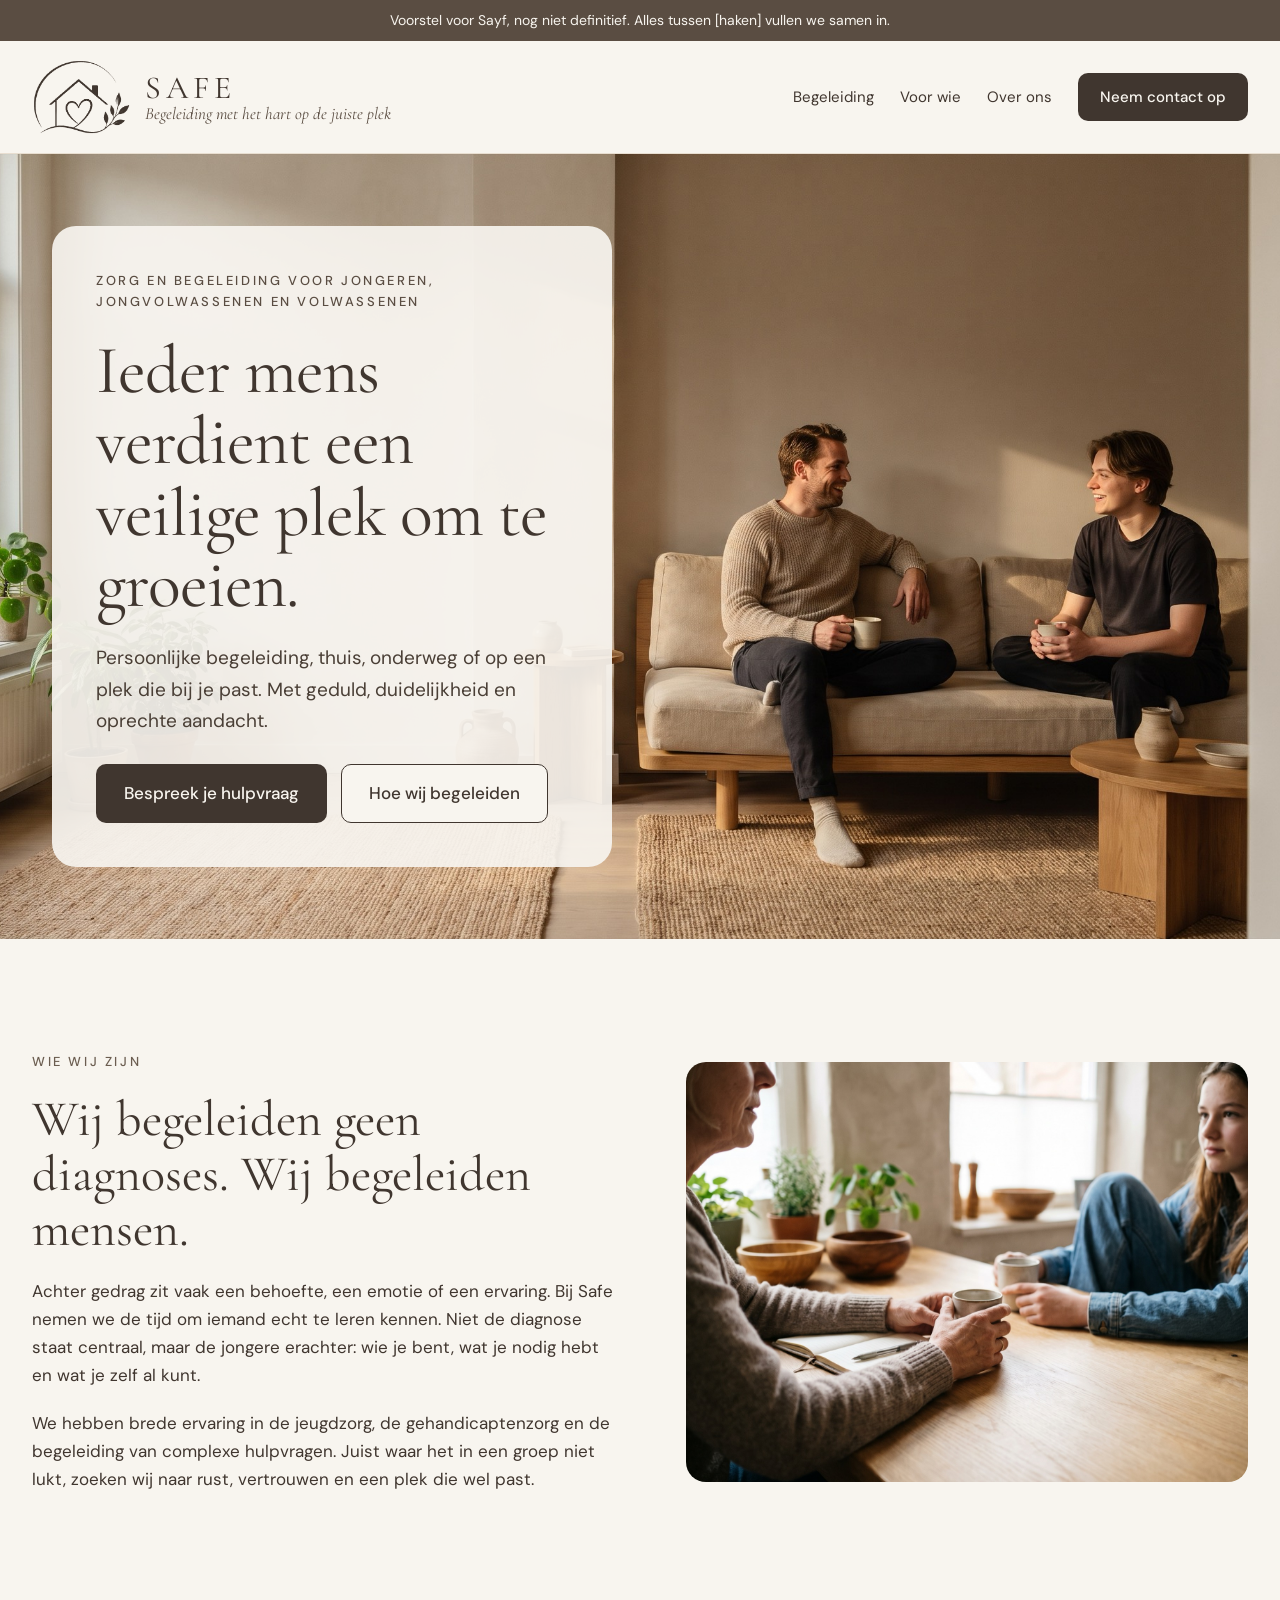
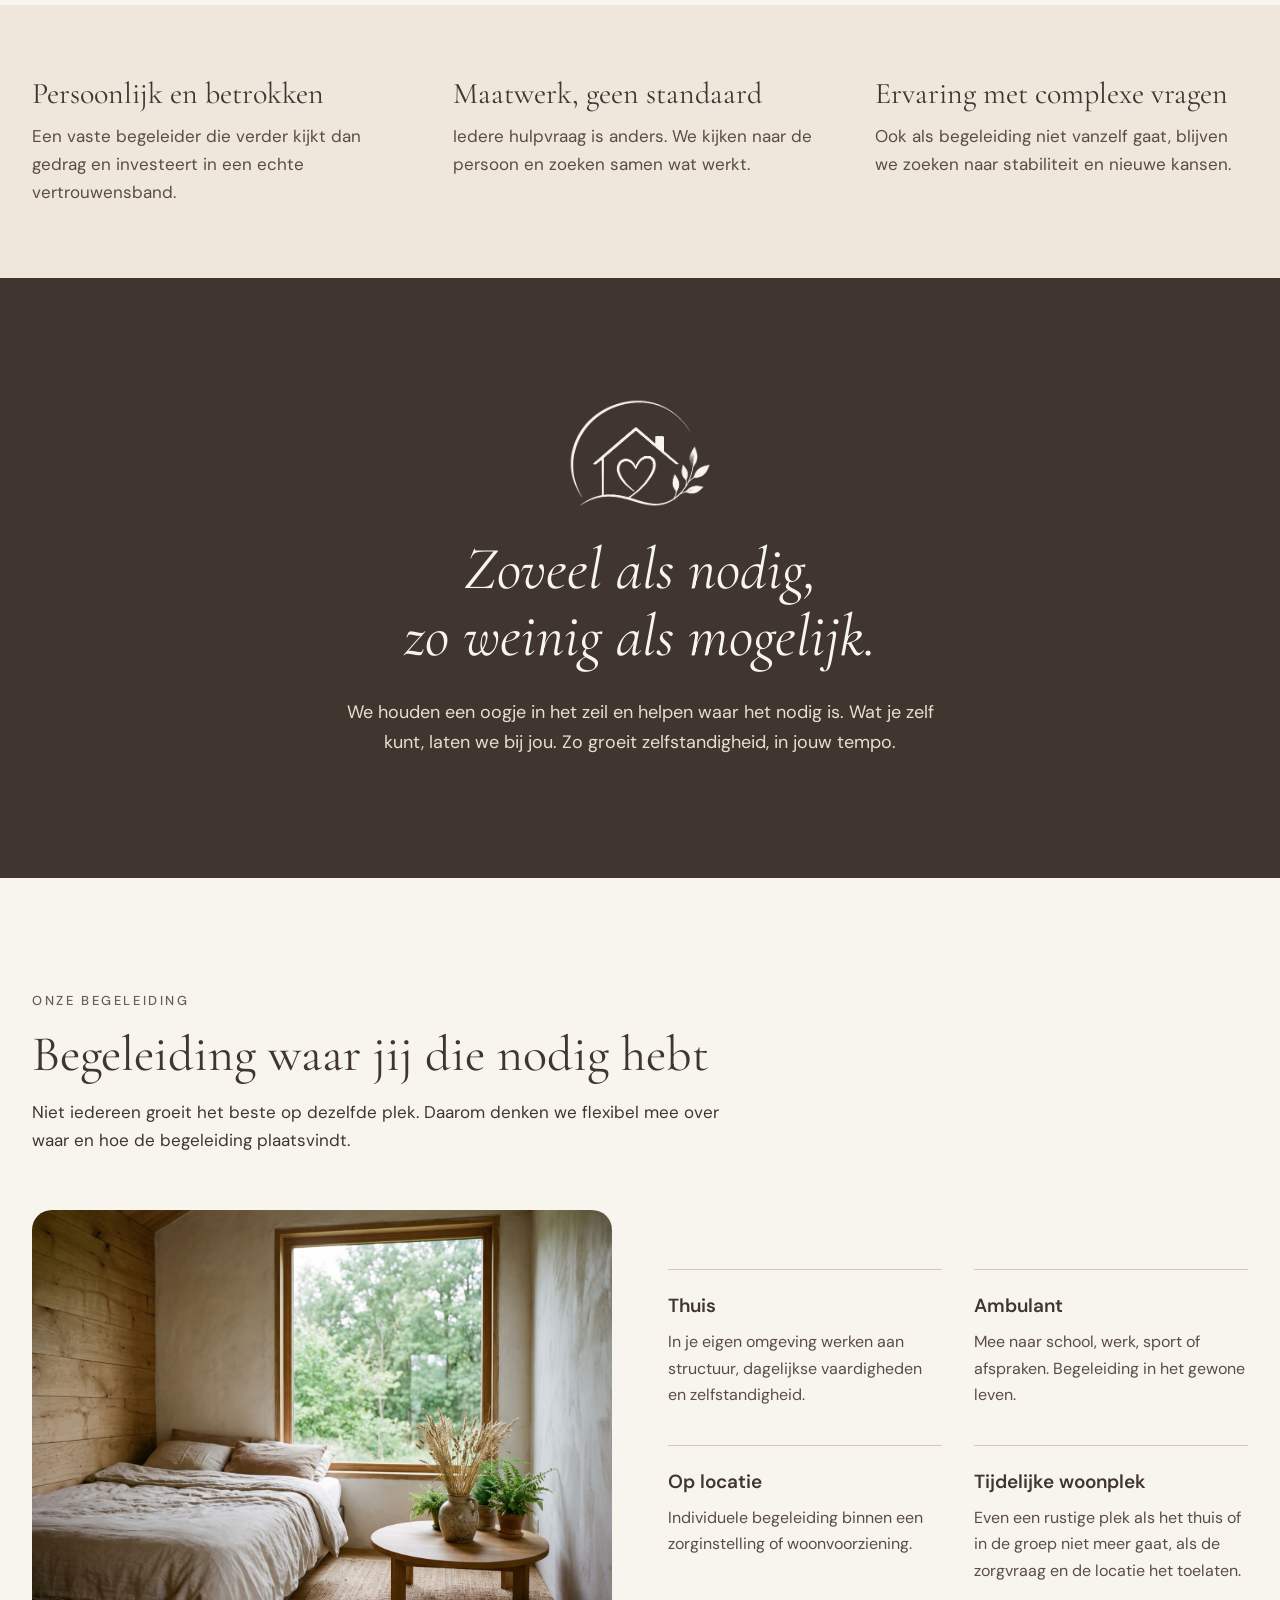
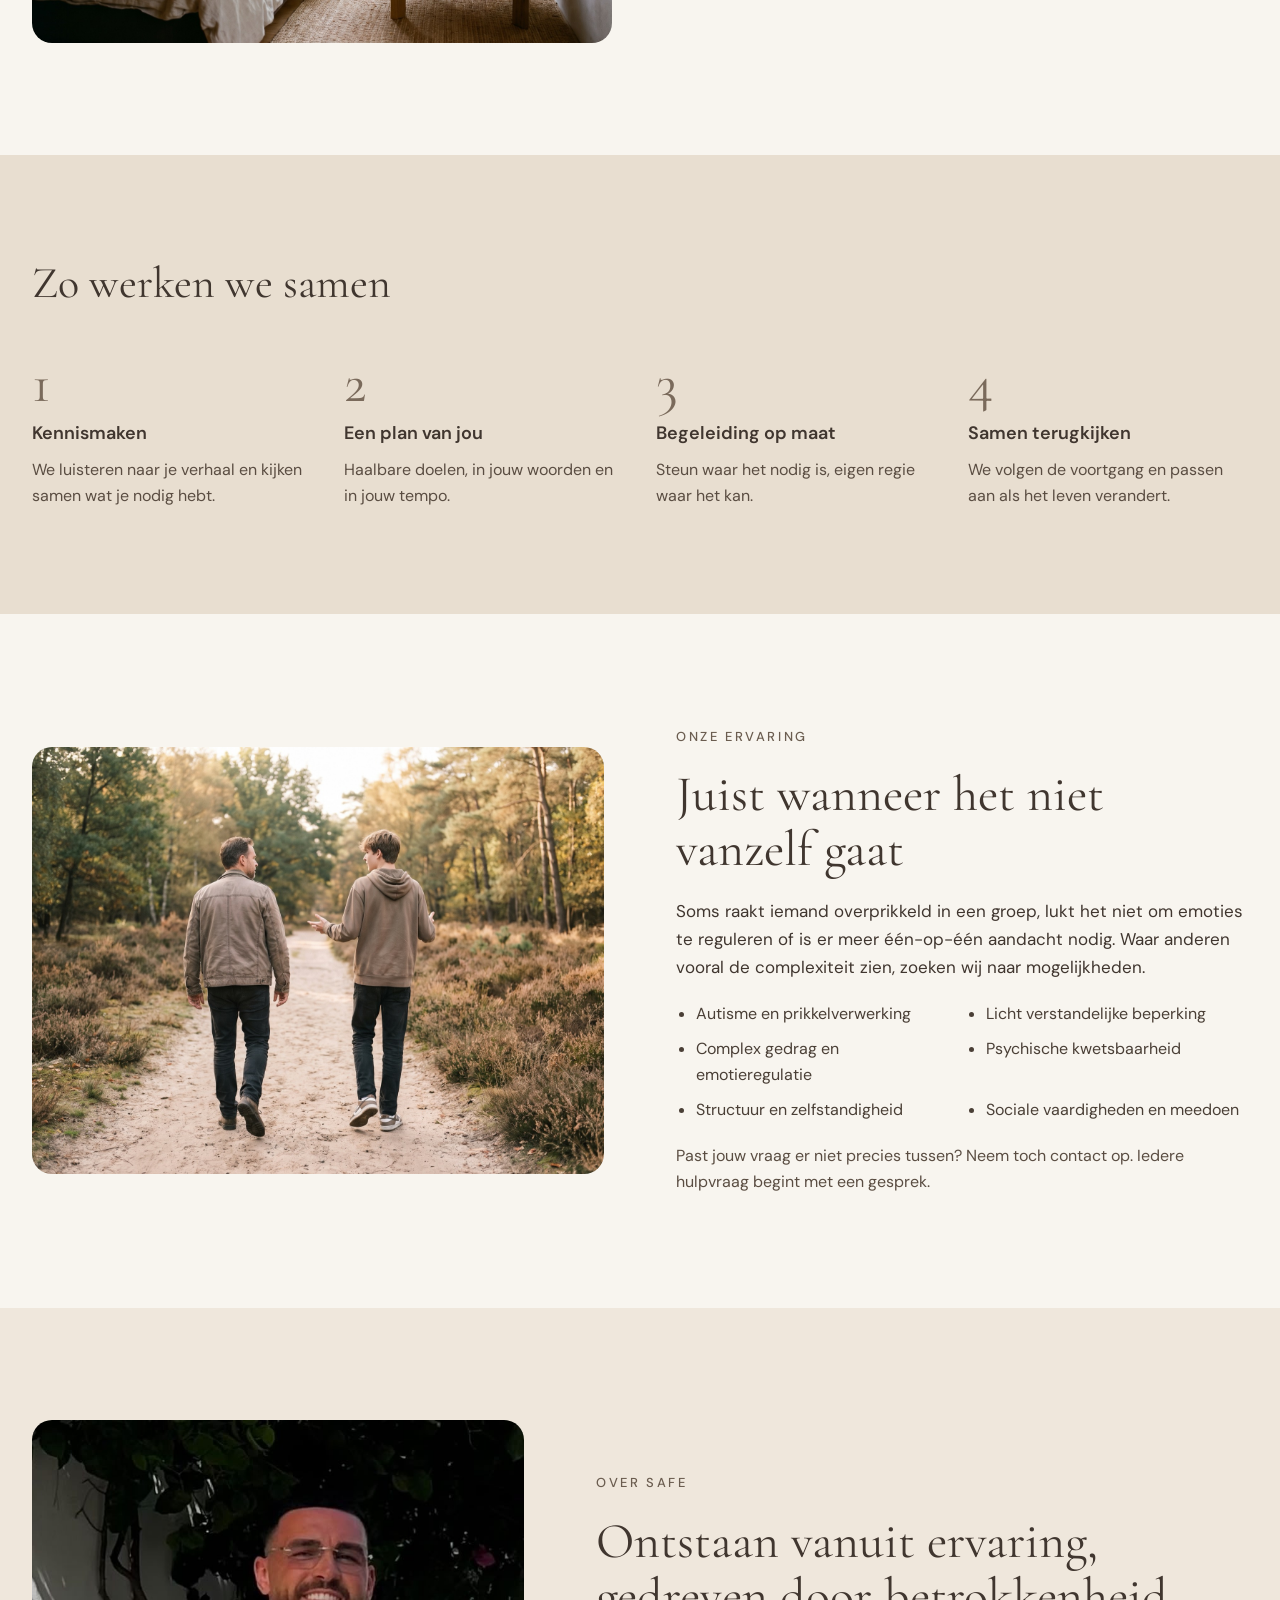
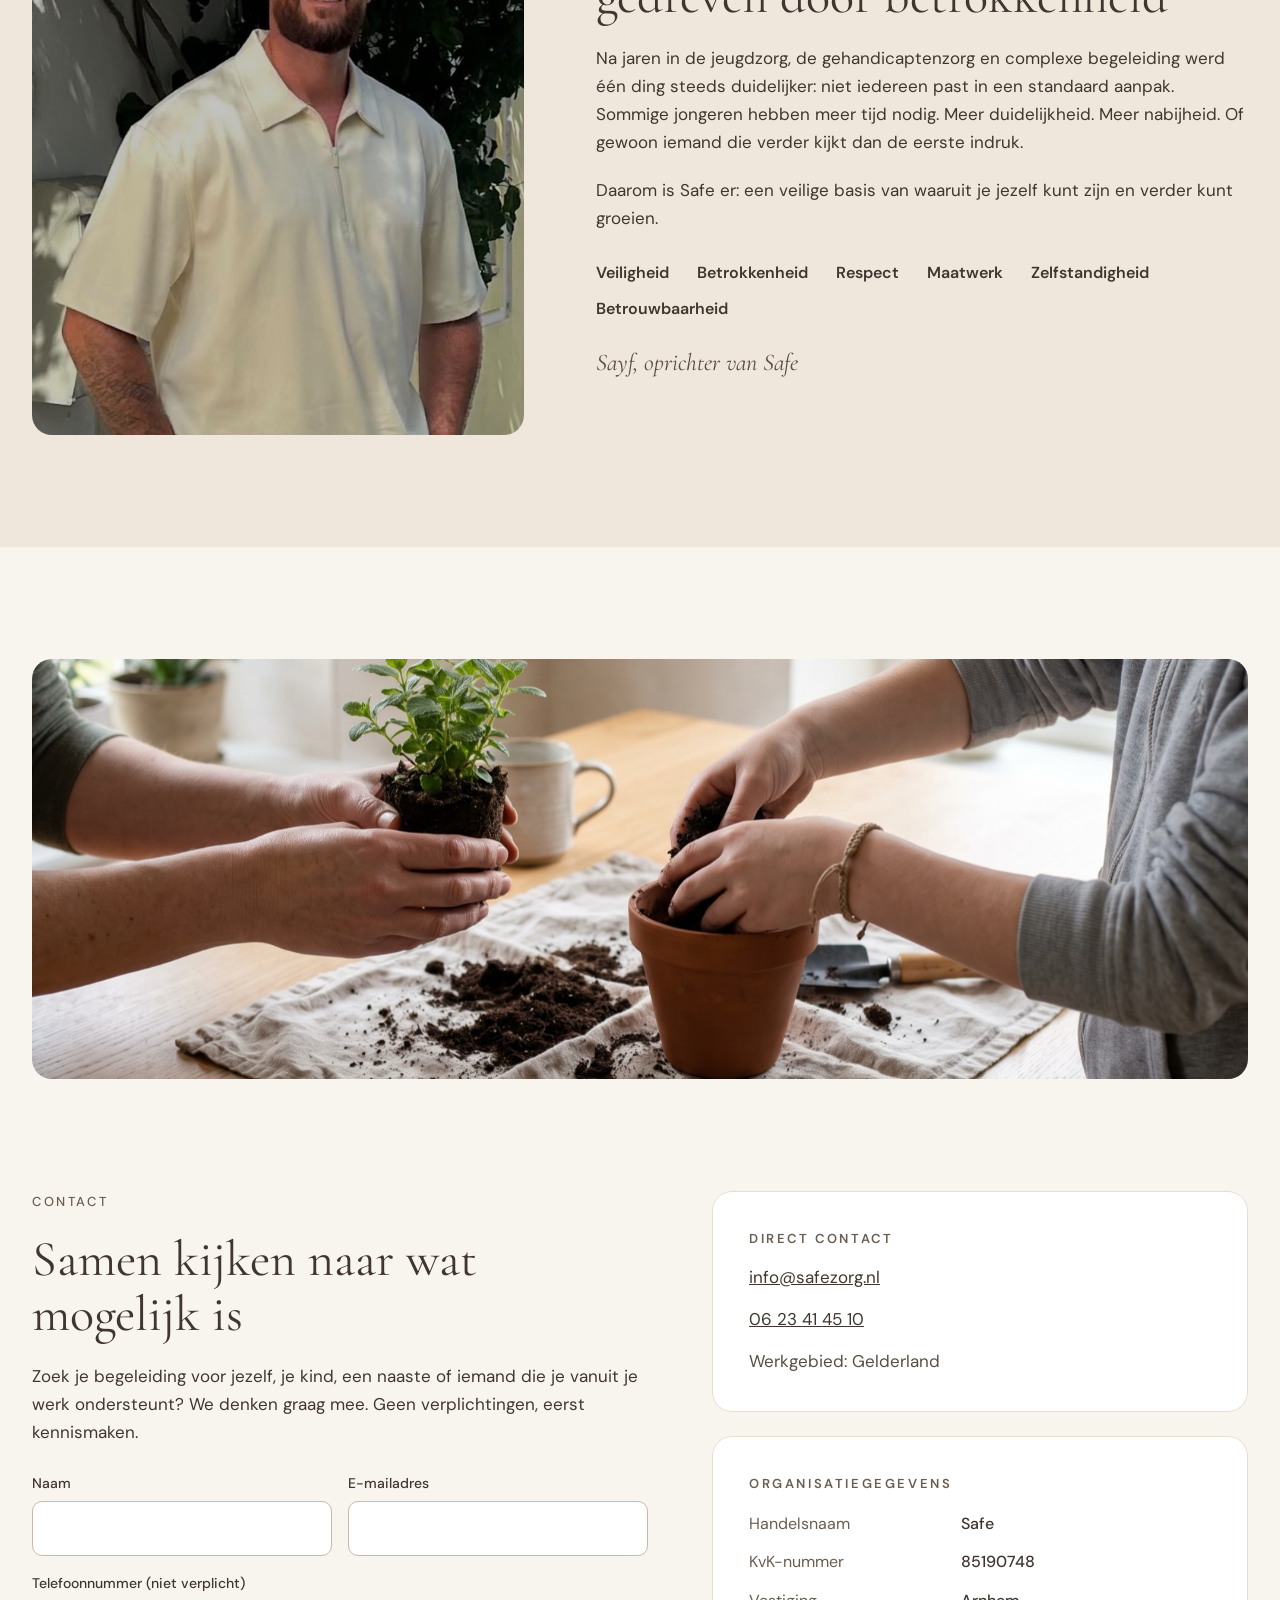
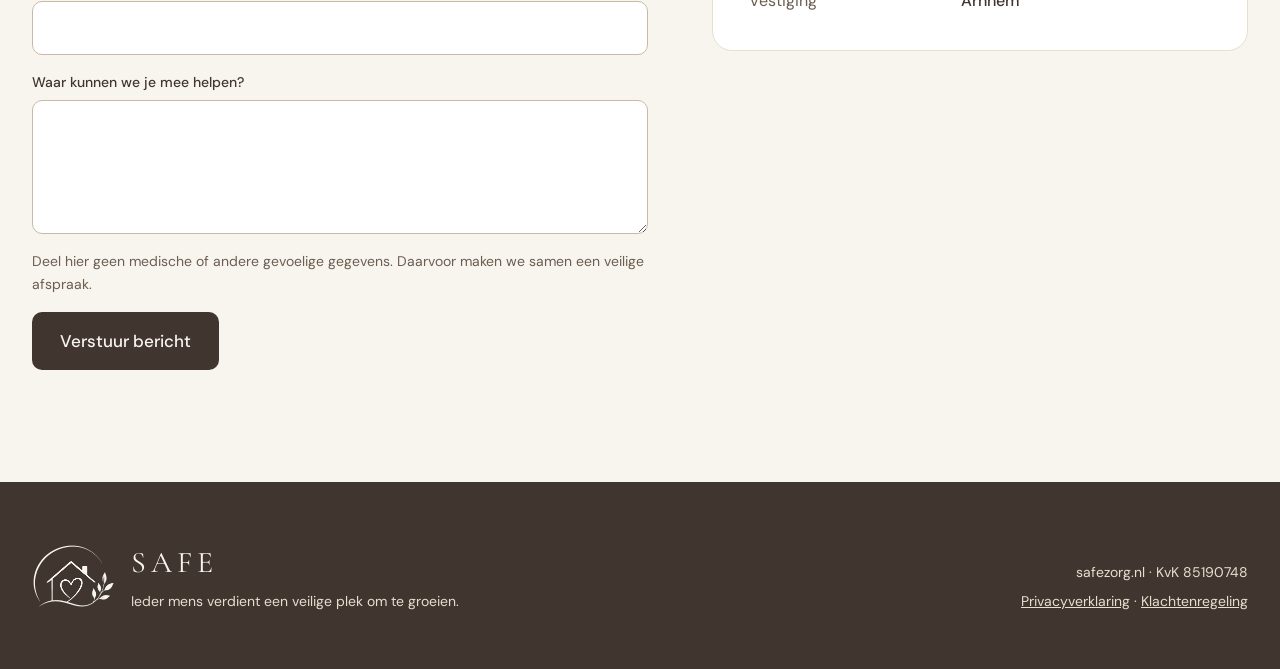
==== index.html @ b46ed6a6 "Telefoon: rustiger kop, geen kaartje, meeschalende koppen Co-Authored-By: Claude Opus 5.5 <noreply@a" ====
<!doctype html>
<html lang="nl">
<head>
<meta charset="utf-8">
<meta name="viewport" content="width=device-width, initial-scale=1">
<title>Safe · zorg en begeleiding (voorstel)</title>
<meta name="description" content="Safe biedt persoonlijke zorg en begeleiding aan jongeren, jongvolwassenen en volwassenen.">
<meta name="robots" content="noindex, nofollow">
<link rel="icon" href="favicon.png" type="image/png">
<link rel="apple-touch-icon" href="apple-touch-icon.png">
<link rel="preconnect" href="https://fonts.googleapis.com">
<link href="https://fonts.googleapis.com/css2?family=Cormorant+Garamond:ital,wght@0,400;0,500;1,400&amp;family=DM+Sans:wght@300;400;500;600&amp;display=swap" rel="stylesheet">
<style>
body{margin:0;background:#F8F5EF}
a{color:#40362F}a:hover{color:#6B5D50}
.sp-hero{background-image:url(img/hero.jpg);background-size:cover;background-position:70% center}
.sp-hero-mob{display:none}
@media (max-width:760px){.sp-hero{background-image:none;min-height:0 !important}.sp-hero-mob{display:block}.sp-hero>div{padding:44px 24px 40px !important}.sp-kaart{background:none !important;padding:0 !important;border-radius:0 !important;max-width:none !important;gap:18px !important}.sp-boven{font-size:12px !important;letter-spacing:0.12em !important;line-height:1.6 !important}}
</style>
</head>
<body>
<div style="background:#5A4D42;color:#F8F5EF;font-family:'DM Sans',system-ui,sans-serif;font-size:14px;line-height:1.5;text-align:center;padding:10px 20px">Voorstel voor Sayf, nog niet definitief. Alles tussen [haken] vullen we samen in.</div>
<div style="background: #F8F5EF; color: #40362F; font-family: 'DM Sans', system-ui, sans-serif; font-size: 17px; line-height: 1.65">

<header style="background: #F8F5EF; border-bottom: 1px solid #E8DED0">
<div style="max-width: 1240px; margin: 0 auto; padding: 18px 32px; display: flex; flex-wrap: wrap; align-items: center; justify-content: space-between; gap: 16px">
<a href="#top" style="text-decoration: none; display: flex; align-items: center; gap: 14px; color: #40362F">
<img src="img/huis-donker.png" alt="" aria-hidden="true" style="display: block; height: 76px; width: auto">
<span style="display: flex; flex-direction: column; line-height: 1.1">
<span style="font-family: 'Cormorant Garamond', Georgia, serif; font-size: 32px; letter-spacing: 0.16em">SAFE</span>
<span style="font-family: 'Cormorant Garamond', Georgia, serif; font-style: italic; font-size: 17px; color: #5A4D42">Begeleiding met het hart op de juiste plek</span>
</span>
</a>
<nav aria-label="Hoofdmenu" style="display: flex; flex-wrap: wrap; align-items: center; gap: 26px; font-size: 15px">
<a href="#begeleiding" style="text-decoration: none">Begeleiding</a>
<a href="#voor-wie" style="text-decoration: none">Voor wie</a>
<a href="#over" style="text-decoration: none">Over ons</a>
<a href="#contact" style="text-decoration: none; background: #40362F; color: #F8F5EF; padding: 12px 22px; border-radius: 10px; font-weight: 500">Neem contact op</a>
</nav>
</div>
</header>

<section id="top" class="sp-hero" style="min-height: 720px; display: flex; align-items: center; background-color: #E9E3DA">
<div style="width: 100%; max-width: 1240px; margin: 0 auto; padding: 72px 32px; box-sizing: border-box">
<div class="sp-kaart" style="max-width: 560px; box-sizing: border-box; display: flex; flex-direction: column; gap: 22px; background: rgba(248, 245, 239, 0.92); padding: 44px; border-radius: 24px">
<p class="sp-boven" style="margin: 0; font-size: 13px; letter-spacing: 0.2em; text-transform: uppercase; color: #5A4D42; font-weight: 500">Zorg en begeleiding voor jongeren, jongvolwassenen en volwassenen</p>
<h1 style="margin: 0; font-family: 'Cormorant Garamond', Georgia, serif; font-weight: 400; font-size: clamp(38px, 9vw, 68px); line-height: 1.05; letter-spacing: -0.015em">Ieder mens verdient een veilige plek om te groeien.</h1>
<p style="margin: 0; font-size: 19px; color: #4A3F36; max-width: 460px">Persoonlijke begeleiding, thuis, onderweg of op een plek die bij je past. Met geduld, duidelijkheid en oprechte aandacht.</p>
<div style="display: flex; flex-wrap: wrap; gap: 14px; padding-top: 6px">
<a href="#contact" style="text-decoration: none; background: #40362F; color: #F8F5EF; padding: 15px 28px; border-radius: 10px; font-weight: 500">Bespreek je hulpvraag</a>
<a href="#begeleiding" style="text-decoration: none; background: #F8F5EF; border: 1px solid #40362F; padding: 14px 27px; border-radius: 10px; font-weight: 500">Hoe wij begeleiden</a>
</div>
</div>
</div>
</section>
<img class="sp-hero-mob" src="img/hero.jpg" alt="Een begeleider en een jongvolwassene drinken thee op een bank in een lichte woonkamer en praten ontspannen" style="width: 100%; height: auto">

<section id="voor-wie">
<div style="max-width: 1240px; margin: 0 auto; padding: 112px 32px; display: flex; flex-wrap: wrap; align-items: center; gap: 72px">
<div style="flex: 1 1 460px; min-width: 0; display: flex; flex-direction: column; gap: 20px">
<p style="margin: 0; font-size: 13px; letter-spacing: 0.2em; text-transform: uppercase; color: #6B5D50; font-weight: 500">Wie wij zijn</p>
<h2 style="margin: 0; font-family: 'Cormorant Garamond', Georgia, serif; font-weight: 400; font-size: clamp(32px, 6.5vw, 50px); line-height: 1.1">Wij begeleiden geen diagnoses. Wij begeleiden mensen.</h2>
<p style="margin: 0">Achter gedrag zit vaak een behoefte, een emotie of een ervaring. Bij Safe nemen we de tijd om iemand echt te leren kennen. Niet de diagnose staat centraal, maar de jongere erachter: wie je bent, wat je nodig hebt en wat je zelf al kunt.</p>
<p style="margin: 0">We hebben brede ervaring in de jeugdzorg, de gehandicaptenzorg en de begeleiding van complexe hulpvragen. Juist waar het in een groep niet lukt, zoeken wij naar rust, vertrouwen en een plek die wel past.</p>
</div>
<div style="flex: 1 1 440px; min-width: 0">
<img src="img/gesprek.jpg" alt="Een begeleider en een tienermeisje in gesprek aan een houten keukentafel, met mokken thee" style="display: block; width: 100%; height: auto; border-radius: 20px">
</div>
</div>
</section>

<section style="background: #EFE7DC">
<div style="max-width: 1240px; margin: 0 auto; padding: 72px 32px; display: flex; flex-wrap: wrap; gap: 48px">
<div style="flex: 1 1 300px; display: flex; flex-direction: column; gap: 10px">
<p style="margin: 0; font-family: 'Cormorant Garamond', Georgia, serif; font-size: 30px; line-height: 1.15">Persoonlijk en betrokken</p>
<p style="margin: 0; color: #5A4D42">Een vaste begeleider die verder kijkt dan gedrag en investeert in een echte vertrouwensband.</p>
</div>
<div style="flex: 1 1 300px; display: flex; flex-direction: column; gap: 10px">
<p style="margin: 0; font-family: 'Cormorant Garamond', Georgia, serif; font-size: 30px; line-height: 1.15">Maatwerk, geen standaard</p>
<p style="margin: 0; color: #5A4D42">Iedere hulpvraag is anders. We kijken naar de persoon en zoeken samen wat werkt.</p>
</div>
<div style="flex: 1 1 300px; display: flex; flex-direction: column; gap: 10px">
<p style="margin: 0; font-family: 'Cormorant Garamond', Georgia, serif; font-size: 30px; line-height: 1.15">Ervaring met complexe vragen</p>
<p style="margin: 0; color: #5A4D42">Ook als begeleiding niet vanzelf gaat, blijven we zoeken naar stabiliteit en nieuwe kansen.</p>
</div>
</div>
</section>

<section style="background: #40362F; color: #F8F5EF">
<div style="max-width: 1000px; margin: 0 auto; padding: 120px 32px; display: flex; flex-direction: column; align-items: center; gap: 28px; text-align: center">
<img src="img/huis-licht.png" alt="" aria-hidden="true" style="display: block; height: 110px; width: auto">
<p style="margin: 0; font-family: 'Cormorant Garamond', Georgia, serif; font-style: italic; font-size: clamp(34px, 7.5vw, 60px); line-height: 1.12">Zoveel als nodig,<br>zo weinig als mogelijk.</p>
<p style="margin: 0; max-width: 600px; font-size: 18px; color: #E8DED0">We houden een oogje in het zeil en helpen waar het nodig is. Wat je zelf kunt, laten we bij jou. Zo groeit zelfstandigheid, in jouw tempo.</p>
</div>
</section>

<section id="begeleiding">
<div style="max-width: 1240px; margin: 0 auto; padding: 112px 32px; display: flex; flex-direction: column; gap: 56px">
<div style="max-width: 720px; display: flex; flex-direction: column; gap: 16px">
<p style="margin: 0; font-size: 13px; letter-spacing: 0.2em; text-transform: uppercase; color: #6B5D50; font-weight: 500">Onze begeleiding</p>
<h2 style="margin: 0; font-family: 'Cormorant Garamond', Georgia, serif; font-weight: 400; font-size: clamp(32px, 6.5vw, 50px); line-height: 1.1">Begeleiding waar jij die nodig hebt</h2>
<p style="margin: 0">Niet iedereen groeit het beste op dezelfde plek. Daarom denken we flexibel mee over waar en hoe de begeleiding plaatsvindt.</p>
</div>
<div style="display: flex; flex-wrap: wrap; gap: 56px; align-items: stretch">
<div style="flex: 1 1 460px; min-width: 0">
<img src="img/woonplek.jpg" alt="Een rustige slaapkamer in een houten huisje met linnen beddengoed en een groot raam met uitzicht op bomen" style="display: block; width: 100%; height: 100%; min-height: 360px; object-fit: cover; border-radius: 20px">
</div>
<div style="flex: 1 1 460px; min-width: 0; display: grid; grid-template-columns: repeat(2, minmax(0, 1fr)); gap: 36px 32px; align-content: center">
<div style="display: flex; flex-direction: column; gap: 8px; border-top: 1px solid #D8C8B5; padding-top: 20px"><h3 style="margin: 0; font-size: 19px; font-weight: 600">Thuis</h3><p style="margin: 0; font-size: 16px; color: #5A4D42">In je eigen omgeving werken aan structuur, dagelijkse vaardigheden en zelfstandigheid.</p></div>
<div style="display: flex; flex-direction: column; gap: 8px; border-top: 1px solid #D8C8B5; padding-top: 20px"><h3 style="margin: 0; font-size: 19px; font-weight: 600">Ambulant</h3><p style="margin: 0; font-size: 16px; color: #5A4D42">Mee naar school, werk, sport of afspraken. Begeleiding in het gewone leven.</p></div>
<div style="display: flex; flex-direction: column; gap: 8px; border-top: 1px solid #D8C8B5; padding-top: 20px"><h3 style="margin: 0; font-size: 19px; font-weight: 600">Op locatie</h3><p style="margin: 0; font-size: 16px; color: #5A4D42">Individuele begeleiding binnen een zorginstelling of woonvoorziening.</p></div>
<div style="display: flex; flex-direction: column; gap: 8px; border-top: 1px solid #D8C8B5; padding-top: 20px"><h3 style="margin: 0; font-size: 19px; font-weight: 600">Tijdelijke woonplek</h3><p style="margin: 0; font-size: 16px; color: #5A4D42">Even een rustige plek als het thuis of in de groep niet meer gaat, als de zorgvraag en de locatie het toelaten.</p></div>
</div>
</div>
</div>
</section>

<section style="background: #E8DED0">
<div style="max-width: 1240px; margin: 0 auto; padding: 104px 32px; display: flex; flex-direction: column; gap: 48px">
<h2 style="margin: 0; font-family: 'Cormorant Garamond', Georgia, serif; font-weight: 400; font-size: 44px; line-height: 1.1">Zo werken we samen</h2>
<div style="display: flex; flex-wrap: wrap; gap: 32px">
<div style="flex: 1 1 220px; display: flex; flex-direction: column; gap: 8px"><p style="margin: 0; font-family: 'Cormorant Garamond', Georgia, serif; font-size: 56px; line-height: 1; color: #7A6A5B">1</p><h3 style="margin: 0; font-size: 18px; font-weight: 600">Kennismaken</h3><p style="margin: 0; font-size: 16px; color: #5A4D42">We luisteren naar je verhaal en kijken samen wat je nodig hebt.</p></div>
<div style="flex: 1 1 220px; display: flex; flex-direction: column; gap: 8px"><p style="margin: 0; font-family: 'Cormorant Garamond', Georgia, serif; font-size: 56px; line-height: 1; color: #7A6A5B">2</p><h3 style="margin: 0; font-size: 18px; font-weight: 600">Een plan van jou</h3><p style="margin: 0; font-size: 16px; color: #5A4D42">Haalbare doelen, in jouw woorden en in jouw tempo.</p></div>
<div style="flex: 1 1 220px; display: flex; flex-direction: column; gap: 8px"><p style="margin: 0; font-family: 'Cormorant Garamond', Georgia, serif; font-size: 56px; line-height: 1; color: #7A6A5B">3</p><h3 style="margin: 0; font-size: 18px; font-weight: 600">Begeleiding op maat</h3><p style="margin: 0; font-size: 16px; color: #5A4D42">Steun waar het nodig is, eigen regie waar het kan.</p></div>
<div style="flex: 1 1 220px; display: flex; flex-direction: column; gap: 8px"><p style="margin: 0; font-family: 'Cormorant Garamond', Georgia, serif; font-size: 56px; line-height: 1; color: #7A6A5B">4</p><h3 style="margin: 0; font-size: 18px; font-weight: 600">Samen terugkijken</h3><p style="margin: 0; font-size: 16px; color: #5A4D42">We volgen de voortgang en passen aan als het leven verandert.</p></div>
</div>
</div>
</section>

<section>
<div style="max-width: 1240px; margin: 0 auto; padding: 112px 32px; display: flex; flex-wrap: wrap-reverse; align-items: center; gap: 72px">
<div style="flex: 1 1 460px; min-width: 0">
<img src="img/buiten.jpg" alt="Een begeleider en een tiener in een hoodie wandelen pratend over een zandpad door de heide" style="display: block; width: 100%; height: auto; border-radius: 20px">
</div>
<div style="flex: 1 1 460px; min-width: 0; display: flex; flex-direction: column; gap: 20px">
<p style="margin: 0; font-size: 13px; letter-spacing: 0.2em; text-transform: uppercase; color: #6B5D50; font-weight: 500">Onze ervaring</p>
<h2 style="margin: 0; font-family: 'Cormorant Garamond', Georgia, serif; font-weight: 400; font-size: clamp(32px, 6.5vw, 50px); line-height: 1.1">Juist wanneer het niet vanzelf gaat</h2>
<p style="margin: 0">Soms raakt iemand overprikkeld in een groep, lukt het niet om emoties te reguleren of is er meer één-op-één aandacht nodig. Waar anderen vooral de complexiteit zien, zoeken wij naar mogelijkheden.</p>
<ul style="margin: 0; padding-left: 20px; display: grid; grid-template-columns: repeat(2, minmax(0, 1fr)); gap: 8px 28px; font-size: 16px; color: #4A3F36">
<li>Autisme en prikkelverwerking</li>
<li>Licht verstandelijke beperking</li>
<li>Complex gedrag en emotieregulatie</li>
<li>Psychische kwetsbaarheid</li>
<li>Structuur en zelfstandigheid</li>
<li>Sociale vaardigheden en meedoen</li>
</ul>
<p style="margin: 0; font-size: 16px; color: #5A4D42">Past jouw vraag er niet precies tussen? Neem toch contact op. Iedere hulpvraag begint met een gesprek.</p>
</div>
</div>
</section>

<section id="over" style="background: #EFE7DC">
<div style="max-width: 1240px; margin: 0 auto; padding: 112px 32px; display: flex; flex-wrap: wrap; align-items: center; gap: 72px">
<div style="flex: 1 1 360px; min-width: 0; display: flex; flex-direction: column; gap: 14px">
<img src="img/sayf.jpg" alt="Sayf, oprichter van Safe, in lichte kleding voor een begroeide muur" style="display: block; width: 100%; aspect-ratio: 4 / 5; object-fit: cover; object-position: center top; border-radius: 20px">
</div>
<div style="flex: 1 1 520px; min-width: 0; display: flex; flex-direction: column; gap: 20px">
<p style="margin: 0; font-size: 13px; letter-spacing: 0.2em; text-transform: uppercase; color: #6B5D50; font-weight: 500">Over Safe</p>
<h2 style="margin: 0; font-family: 'Cormorant Garamond', Georgia, serif; font-weight: 400; font-size: clamp(32px, 6.5vw, 50px); line-height: 1.1">Ontstaan vanuit ervaring, gedreven door betrokkenheid</h2>
<p style="margin: 0">Na jaren in de jeugdzorg, de gehandicaptenzorg en complexe begeleiding werd één ding steeds duidelijker: niet iedereen past in een standaard aanpak. Sommige jongeren hebben meer tijd nodig. Meer duidelijkheid. Meer nabijheid. Of gewoon iemand die verder kijkt dan de eerste indruk.</p>
<p style="margin: 0">Daarom is Safe er: een veilige basis van waaruit je jezelf kunt zijn en verder kunt groeien.</p>
<div style="display: flex; flex-wrap: wrap; gap: 10px 28px; padding-top: 8px; font-size: 16px">
<span><strong style="font-weight: 600">Veiligheid</strong></span>
<span><strong style="font-weight: 600">Betrokkenheid</strong></span>
<span><strong style="font-weight: 600">Respect</strong></span>
<span><strong style="font-weight: 600">Maatwerk</strong></span>
<span><strong style="font-weight: 600">Zelfstandigheid</strong></span>
<span><strong style="font-weight: 600">Betrouwbaarheid</strong></span>
</div>
<p style="margin: 0; font-family: 'Cormorant Garamond', Georgia, serif; font-style: italic; font-size: 24px; color: #5A4D42">Sayf, oprichter van Safe</p>
</div>
</div>
</section>

<section>
<div style="max-width: 1240px; margin: 0 auto; padding: 0 32px">
<img src="img/samen.jpg" alt="Handen van een begeleider en een tiener die samen een plantje verpotten aan een houten tafel" style="display: block; width: 100%; height: 420px; object-fit: cover; border-radius: 20px; margin-top: 112px">
</div>
</section>

<section id="contact">
<div style="max-width: 1240px; margin: 0 auto; padding: 112px 32px; display: flex; flex-wrap: wrap; gap: 64px">
<div style="flex: 1 1 460px; min-width: 0; display: flex; flex-direction: column; gap: 20px">
<p style="margin: 0; font-size: 13px; letter-spacing: 0.2em; text-transform: uppercase; color: #6B5D50; font-weight: 500">Contact</p>
<h2 style="margin: 0; font-family: 'Cormorant Garamond', Georgia, serif; font-weight: 400; font-size: clamp(32px, 6.5vw, 50px); line-height: 1.1">Samen kijken naar wat mogelijk is</h2>
<p style="margin: 0">Zoek je begeleiding voor jezelf, je kind, een naaste of iemand die je vanuit je werk ondersteunt? We denken graag mee. Geen verplichtingen, eerst kennismaken.</p>
<form style="display: flex; flex-direction: column; gap: 16px; padding-top: 6px">
<div style="display: flex; flex-wrap: wrap; gap: 16px">
<label style="flex: 1 1 220px; display: flex; flex-direction: column; gap: 6px; font-size: 14px; font-weight: 500">Naam<input type="text" style="font: inherit; font-weight: 400; font-size: 16px; padding: 13px 14px; border: 1px solid #C9B9A6; border-radius: 10px; background: #FFFFFF; color: #40362F"></label>
<label style="flex: 1 1 220px; display: flex; flex-direction: column; gap: 6px; font-size: 14px; font-weight: 500">E-mailadres<input type="email" style="font: inherit; font-weight: 400; font-size: 16px; padding: 13px 14px; border: 1px solid #C9B9A6; border-radius: 10px; background: #FFFFFF; color: #40362F"></label>
</div>
<label style="display: flex; flex-direction: column; gap: 6px; font-size: 14px; font-weight: 500">Telefoonnummer (niet verplicht)<input type="tel" style="font: inherit; font-weight: 400; font-size: 16px; padding: 13px 14px; border: 1px solid #C9B9A6; border-radius: 10px; background: #FFFFFF; color: #40362F"></label>
<label style="display: flex; flex-direction: column; gap: 6px; font-size: 14px; font-weight: 500">Waar kunnen we je mee helpen?<textarea rows="4" style="font: inherit; font-weight: 400; font-size: 16px; padding: 13px 14px; border: 1px solid #C9B9A6; border-radius: 10px; background: #FFFFFF; color: #40362F; resize: vertical"></textarea></label>
<p style="margin: 0; font-size: 14px; color: #6B5D50">Deel hier geen medische of andere gevoelige gegevens. Daarvoor maken we samen een veilige afspraak.</p>
<button type="button" style="align-self: flex-start; font: inherit; font-weight: 500; background: #40362F; color: #F8F5EF; border: none; padding: 15px 28px; border-radius: 10px; cursor: pointer">Verstuur bericht</button>
</form>
</div>
<div id="gegevens" style="flex: 1 1 380px; min-width: 0; display: flex; flex-direction: column; gap: 24px">
<div style="background: #FFFFFF; border: 1px solid #E8DED0; border-radius: 20px; padding: 36px; display: flex; flex-direction: column; gap: 14px">
<h3 style="margin: 0; font-size: 13px; letter-spacing: 0.2em; text-transform: uppercase; font-weight: 600; color: #6B5D50">Direct contact</h3>
<p style="margin: 0"><a href="mailto:info@safezorg.nl">info@safezorg.nl</a></p>
<p style="margin: 0"><a href="tel:+31623414510">06 23 41 45 10</a></p>
<p style="margin: 0; color: #5A4D42">Werkgebied: Gelderland</p>
</div>
<div style="background: #FFFFFF; border: 1px solid #E8DED0; border-radius: 20px; padding: 36px; display: flex; flex-direction: column; gap: 16px">
<h3 style="margin: 0; font-size: 13px; letter-spacing: 0.2em; text-transform: uppercase; font-weight: 600; color: #6B5D50">Organisatiegegevens</h3>
<dl style="margin: 0; display: grid; grid-template-columns: minmax(0, 1fr) minmax(0, 1.3fr); gap: 12px 20px; font-size: 16px">
<dt style="color: #6B5D50">Handelsnaam</dt><dd style="margin: 0; font-weight: 500">Safe</dd>
<dt style="color: #6B5D50">KvK-nummer</dt><dd style="margin: 0; font-weight: 500">85190748</dd>
<dt style="color: #6B5D50">Vestiging</dt><dd style="margin: 0; font-weight: 500">Arnhem</dd>
</dl>
</div>
</div>
</div>
</section>

<footer style="background: #40362F; color: #E8DED0">
<div style="max-width: 1240px; margin: 0 auto; padding: 56px 32px; display: flex; flex-wrap: wrap; justify-content: space-between; align-items: flex-end; gap: 32px; font-size: 14px">
<div style="display: flex; align-items: center; gap: 16px; color: #F8F5EF">
<img src="img/huis-licht.png" alt="" aria-hidden="true" style="display: block; height: 64px; width: auto">
<div style="display: flex; flex-direction: column; gap: 2px">
<p style="margin: 0; font-family: 'Cormorant Garamond', Georgia, serif; font-size: 30px; letter-spacing: 0.16em">SAFE</p>
<p style="margin: 0; color: #E8DED0">Ieder mens verdient een veilige plek om te groeien.</p>
</div>
</div>
<div style="display: flex; flex-direction: column; gap: 6px; text-align: right">
<p style="margin: 0">safezorg.nl · KvK 85190748</p>
<p style="margin: 0"><a href="#top" style="color: #E8DED0">Privacyverklaring</a> · <a href="#top" style="color: #E8DED0">Klachtenregeling</a></p>
</div>
</div>
</footer>

</div>
</body>
</html>
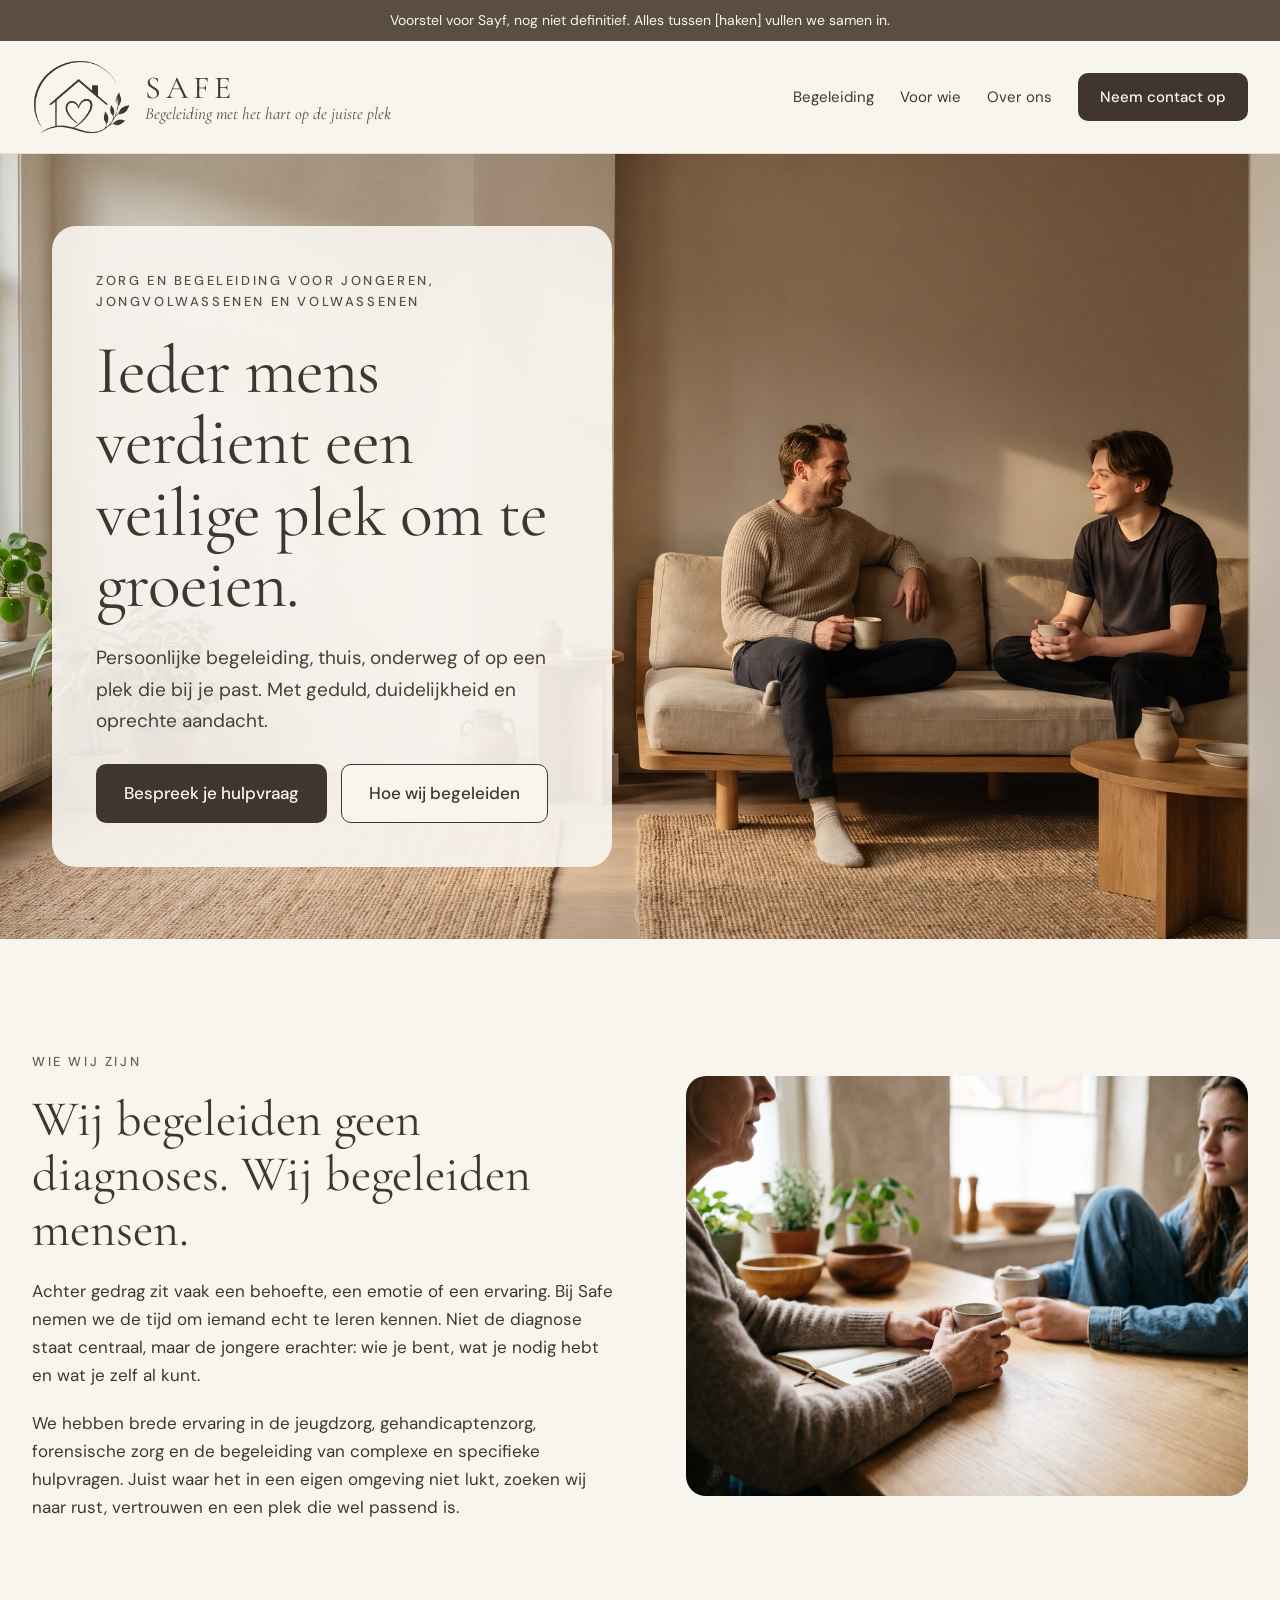
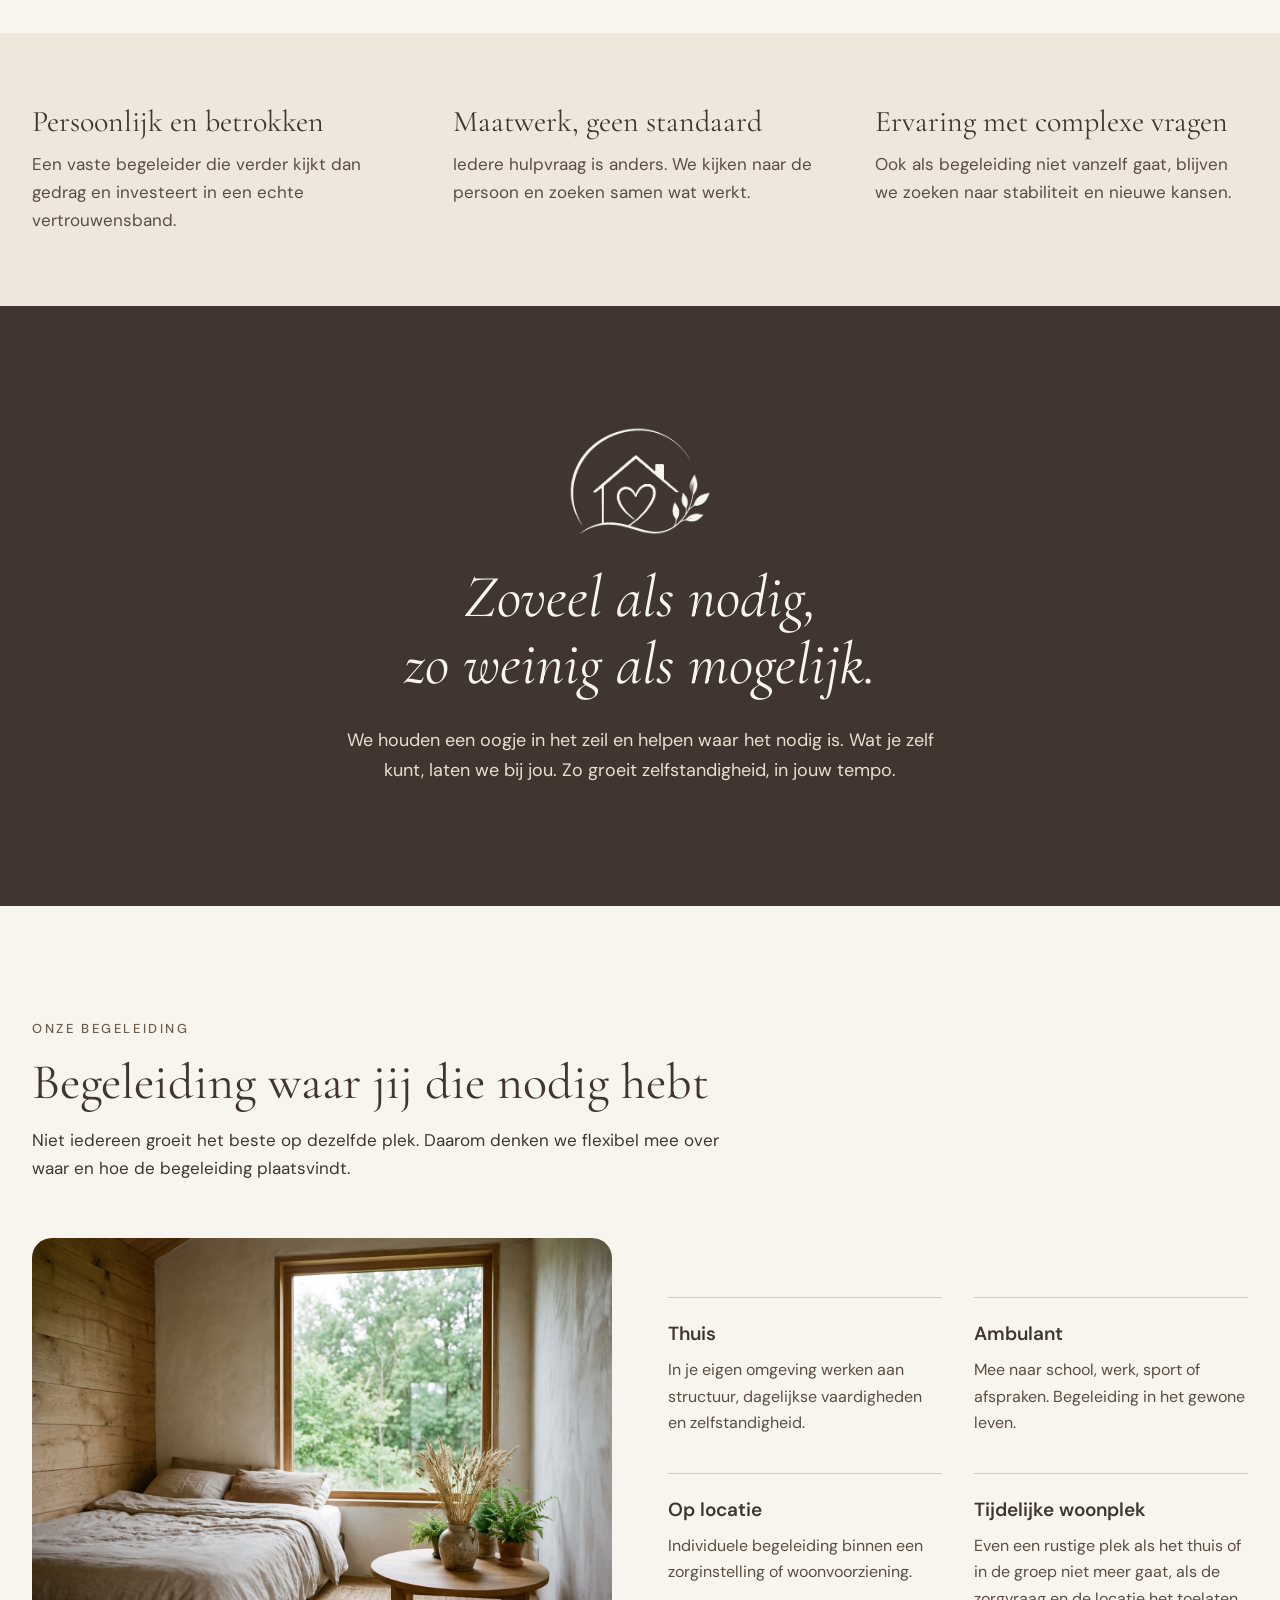
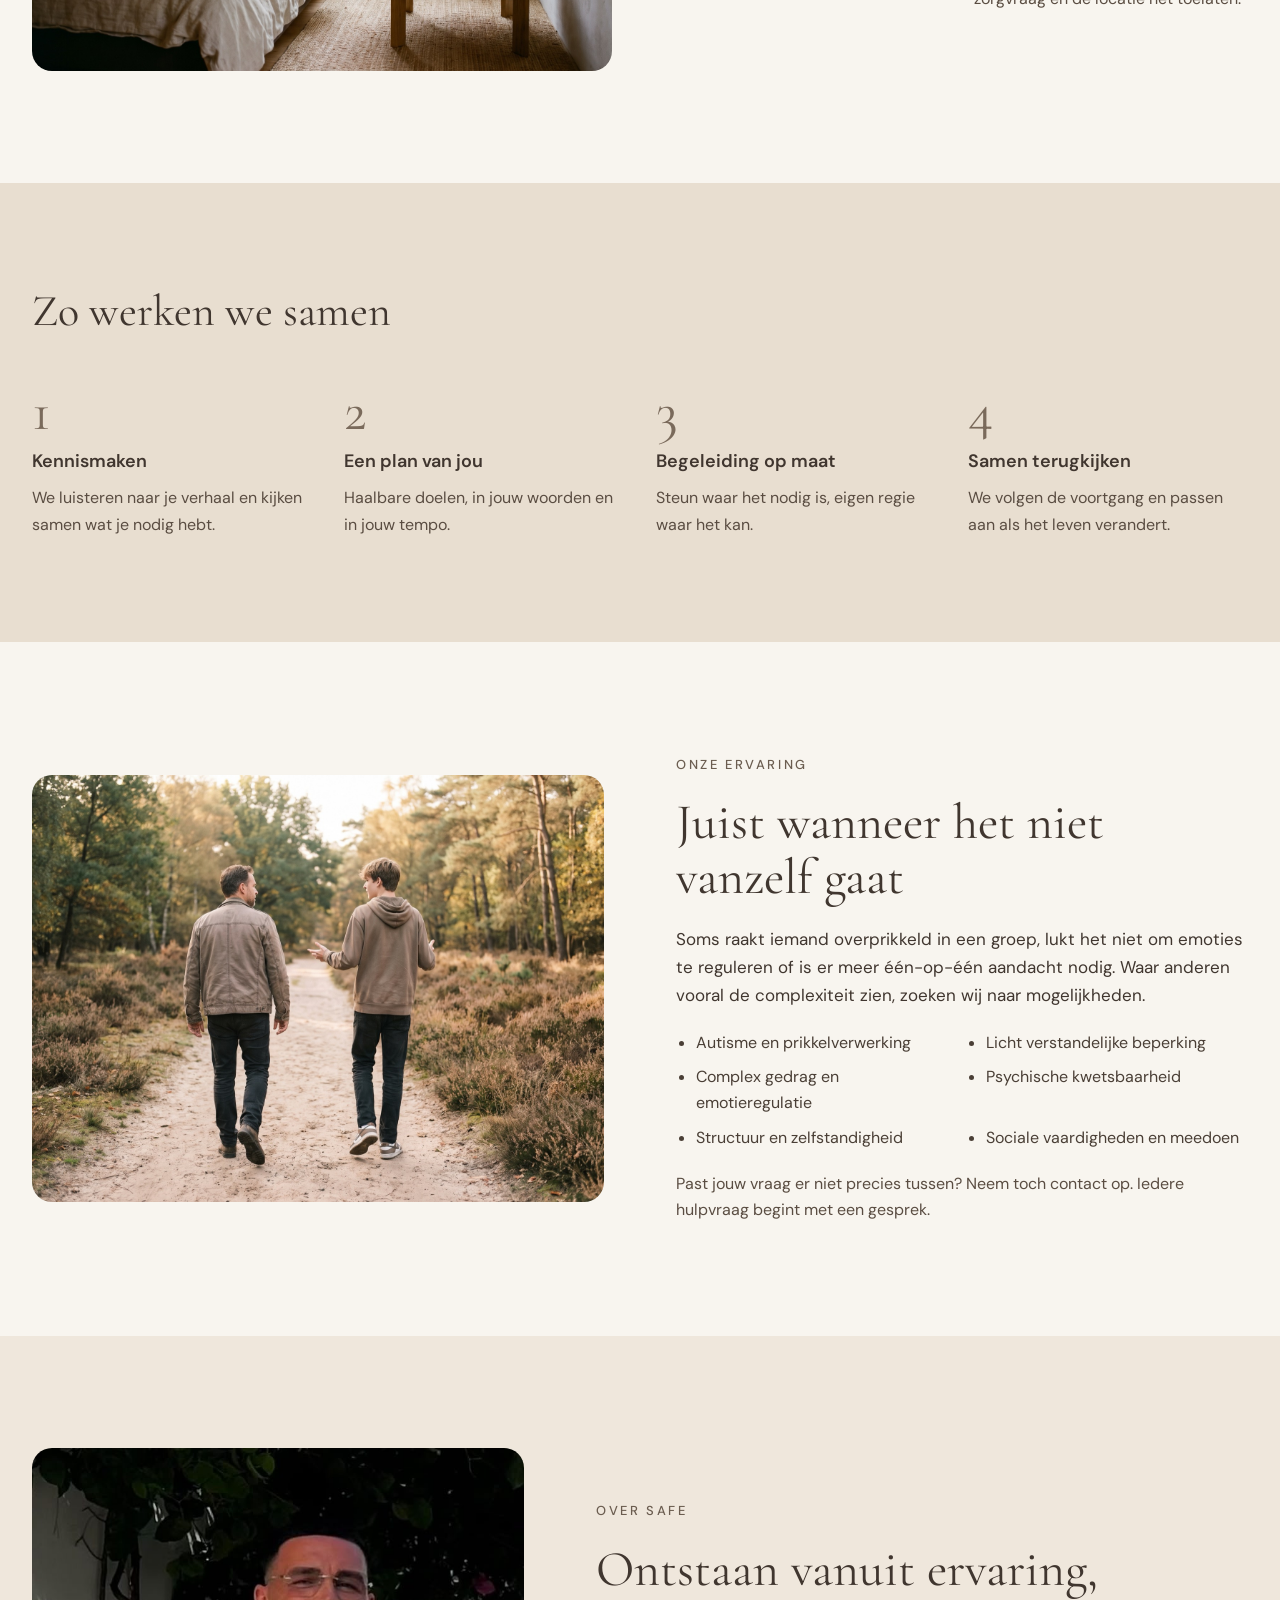
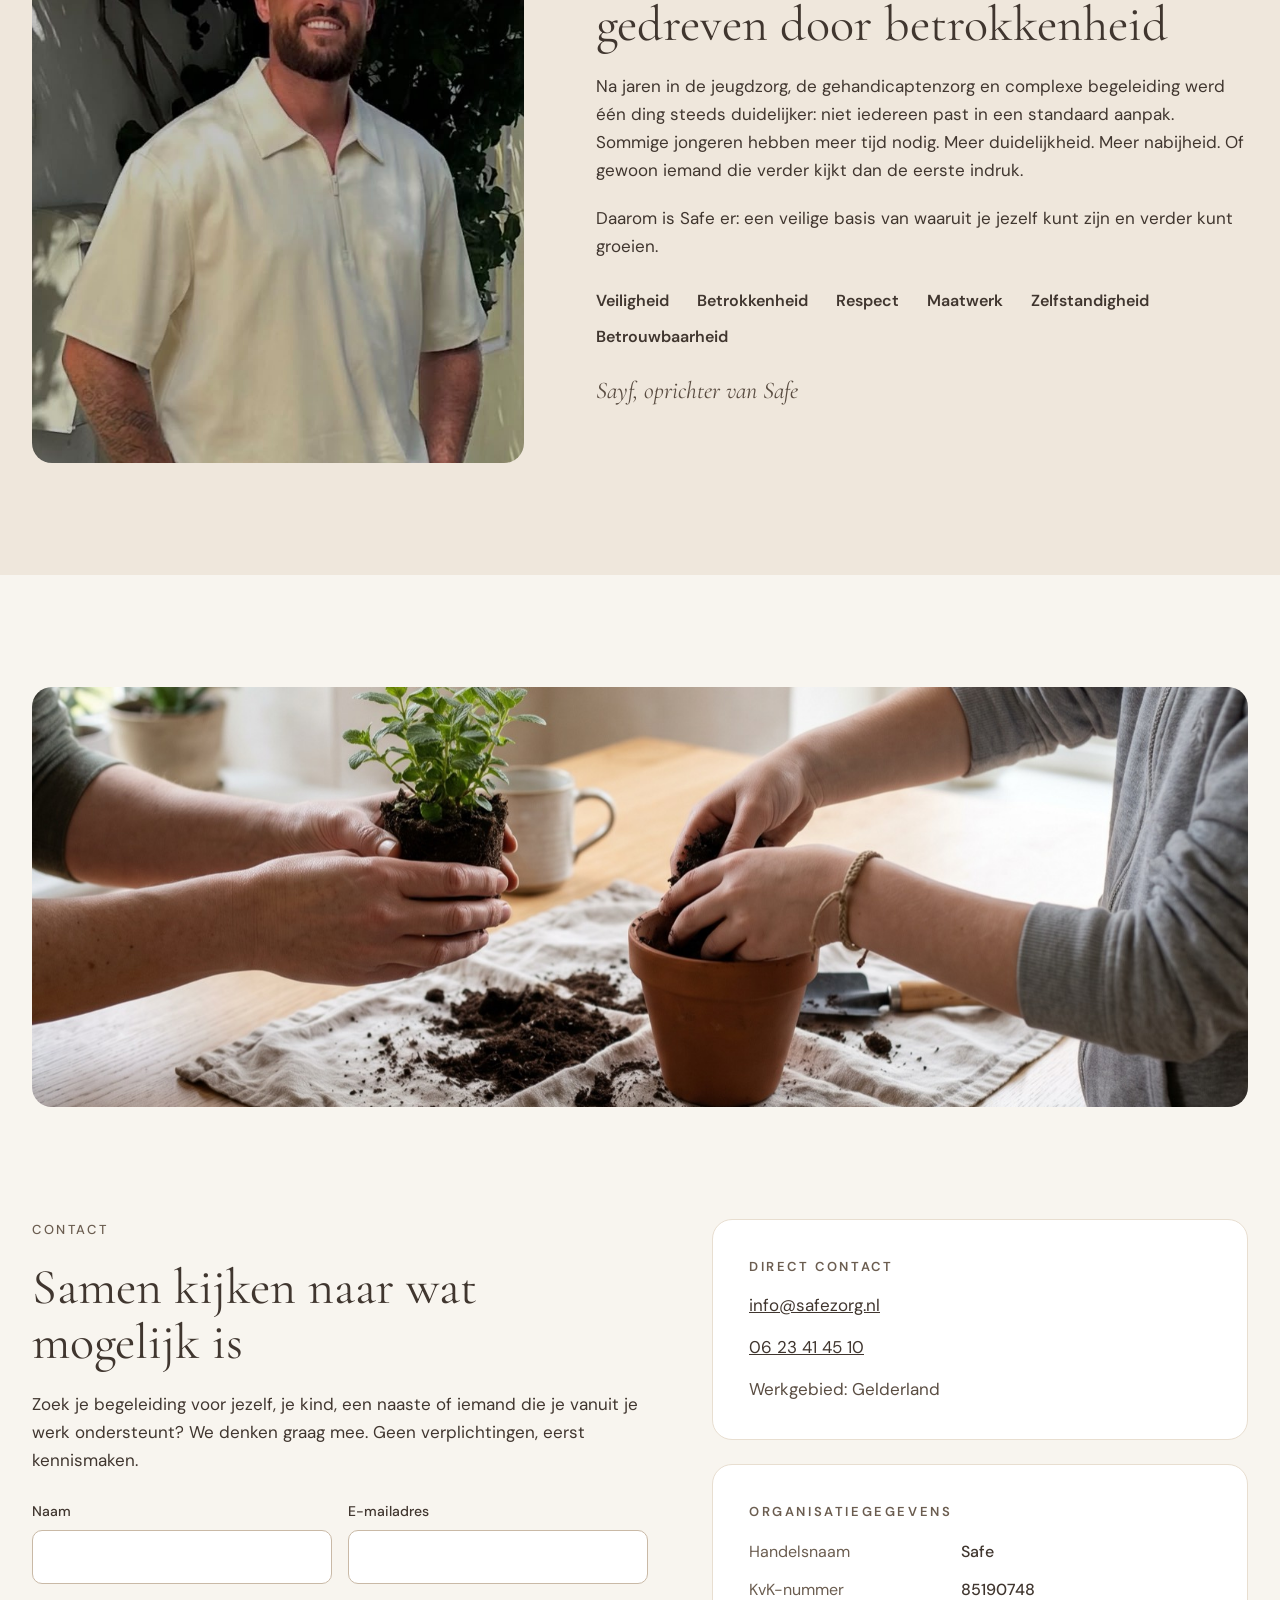
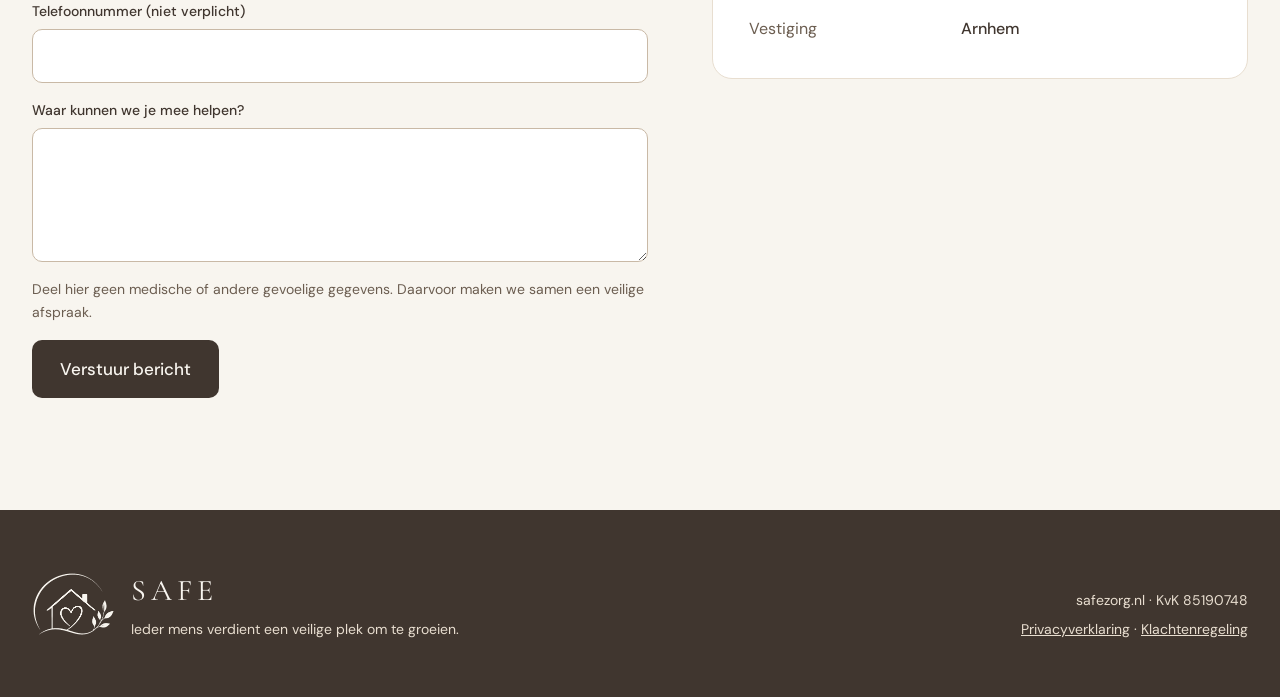
==== commit 10340867: "Ervaring: forensische zorg, eigen omgeving (tekst Sayf) Co-Authored-By: Claude Opus 5.5 <noreply@ant" ====
--- a/index.html
+++ b/index.html
@@ -61,7 +61,7 @@
 <p style="margin: 0; font-size: 13px; letter-spacing: 0.2em; text-transform: uppercase; color: #6B5D50; font-weight: 500">Wie wij zijn</p>
 <h2 style="margin: 0; font-family: 'Cormorant Garamond', Georgia, serif; font-weight: 400; font-size: clamp(32px, 6.5vw, 50px); line-height: 1.1">Wij begeleiden geen diagnoses. Wij begeleiden mensen.</h2>
 <p style="margin: 0">Achter gedrag zit vaak een behoefte, een emotie of een ervaring. Bij Safe nemen we de tijd om iemand echt te leren kennen. Niet de diagnose staat centraal, maar de jongere erachter: wie je bent, wat je nodig hebt en wat je zelf al kunt.</p>
-<p style="margin: 0">We hebben brede ervaring in de jeugdzorg, de gehandicaptenzorg en de begeleiding van complexe hulpvragen. Juist waar het in een groep niet lukt, zoeken wij naar rust, vertrouwen en een plek die wel past.</p>
+<p style="margin: 0">We hebben brede ervaring in de jeugdzorg, gehandicaptenzorg, forensische zorg en de begeleiding van complexe en specifieke hulpvragen. Juist waar het in een eigen omgeving niet lukt, zoeken wij naar rust, vertrouwen en een plek die wel passend is.</p>
 </div>
 <div style="flex: 1 1 440px; min-width: 0">
 <img src="img/gesprek.jpg" alt="Een begeleider en een tienermeisje in gesprek aan een houten keukentafel, met mokken thee" style="display: block; width: 100%; height: auto; border-radius: 20px">
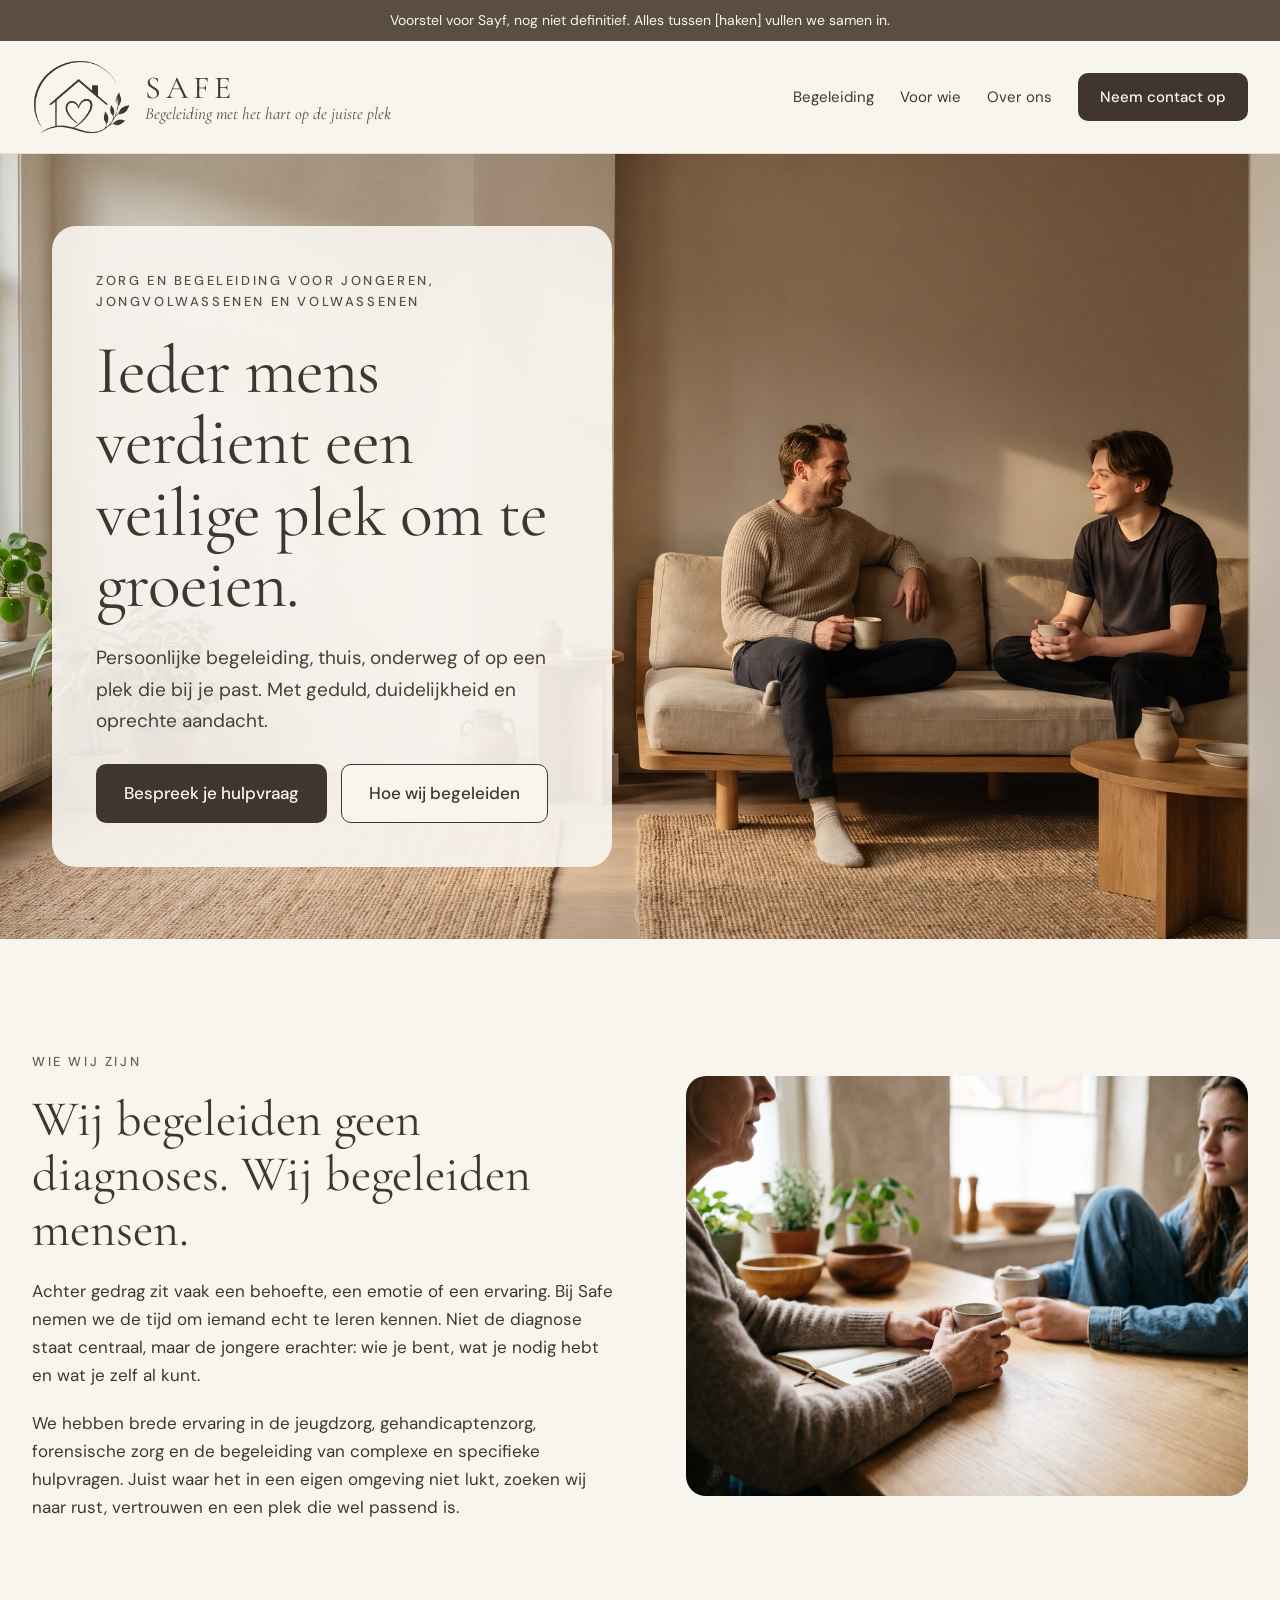
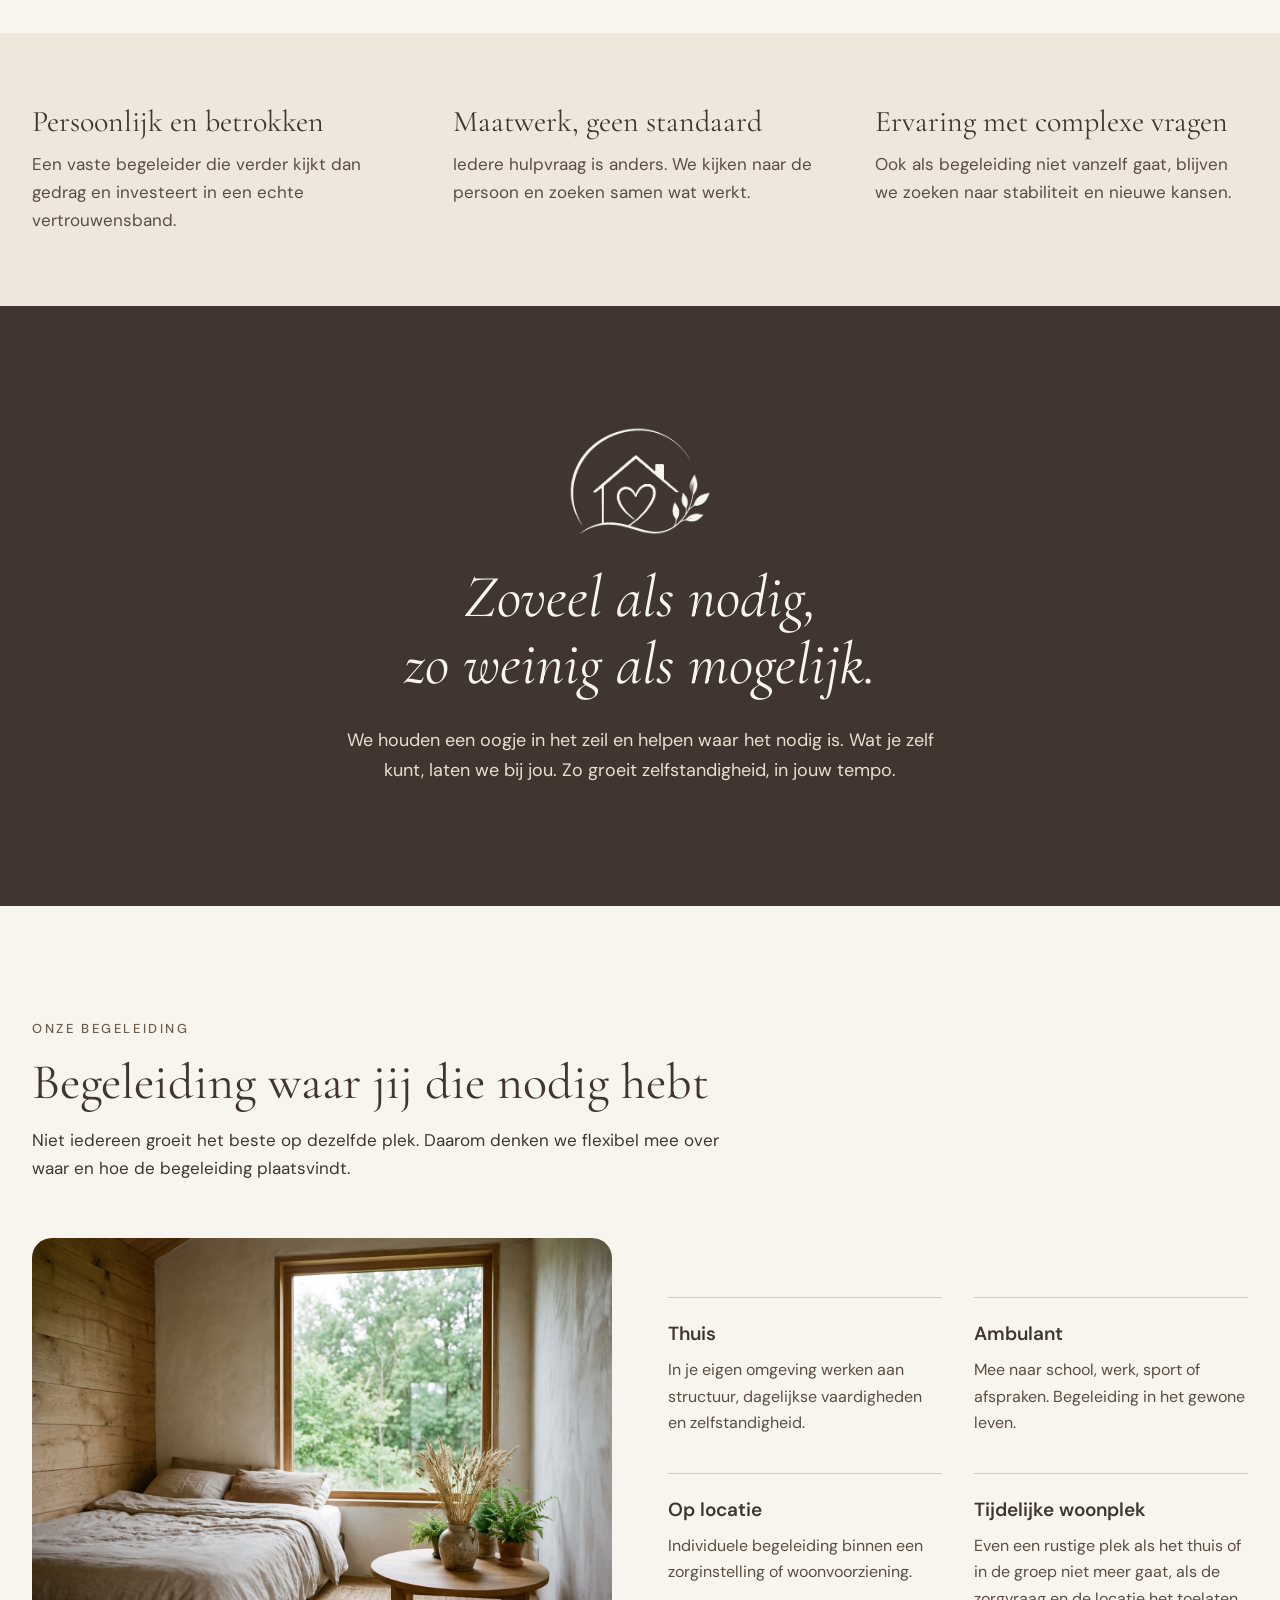
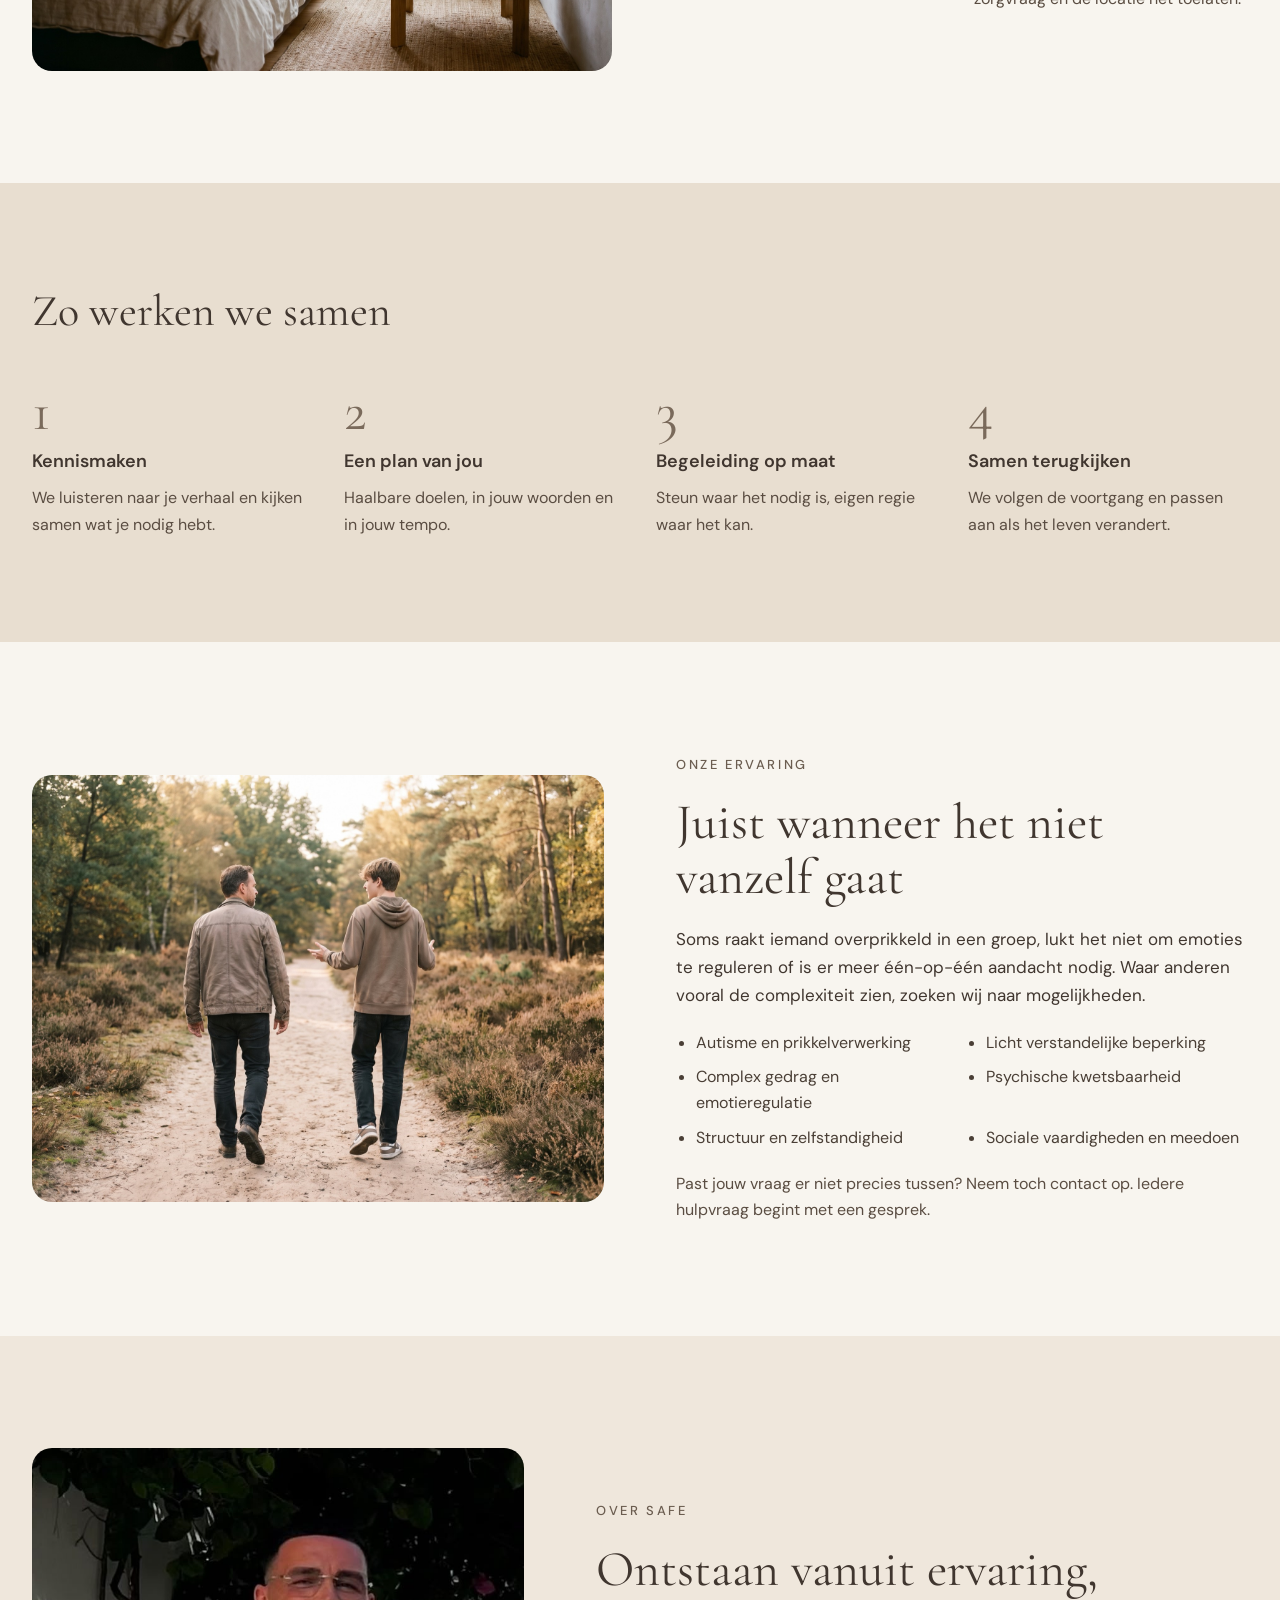
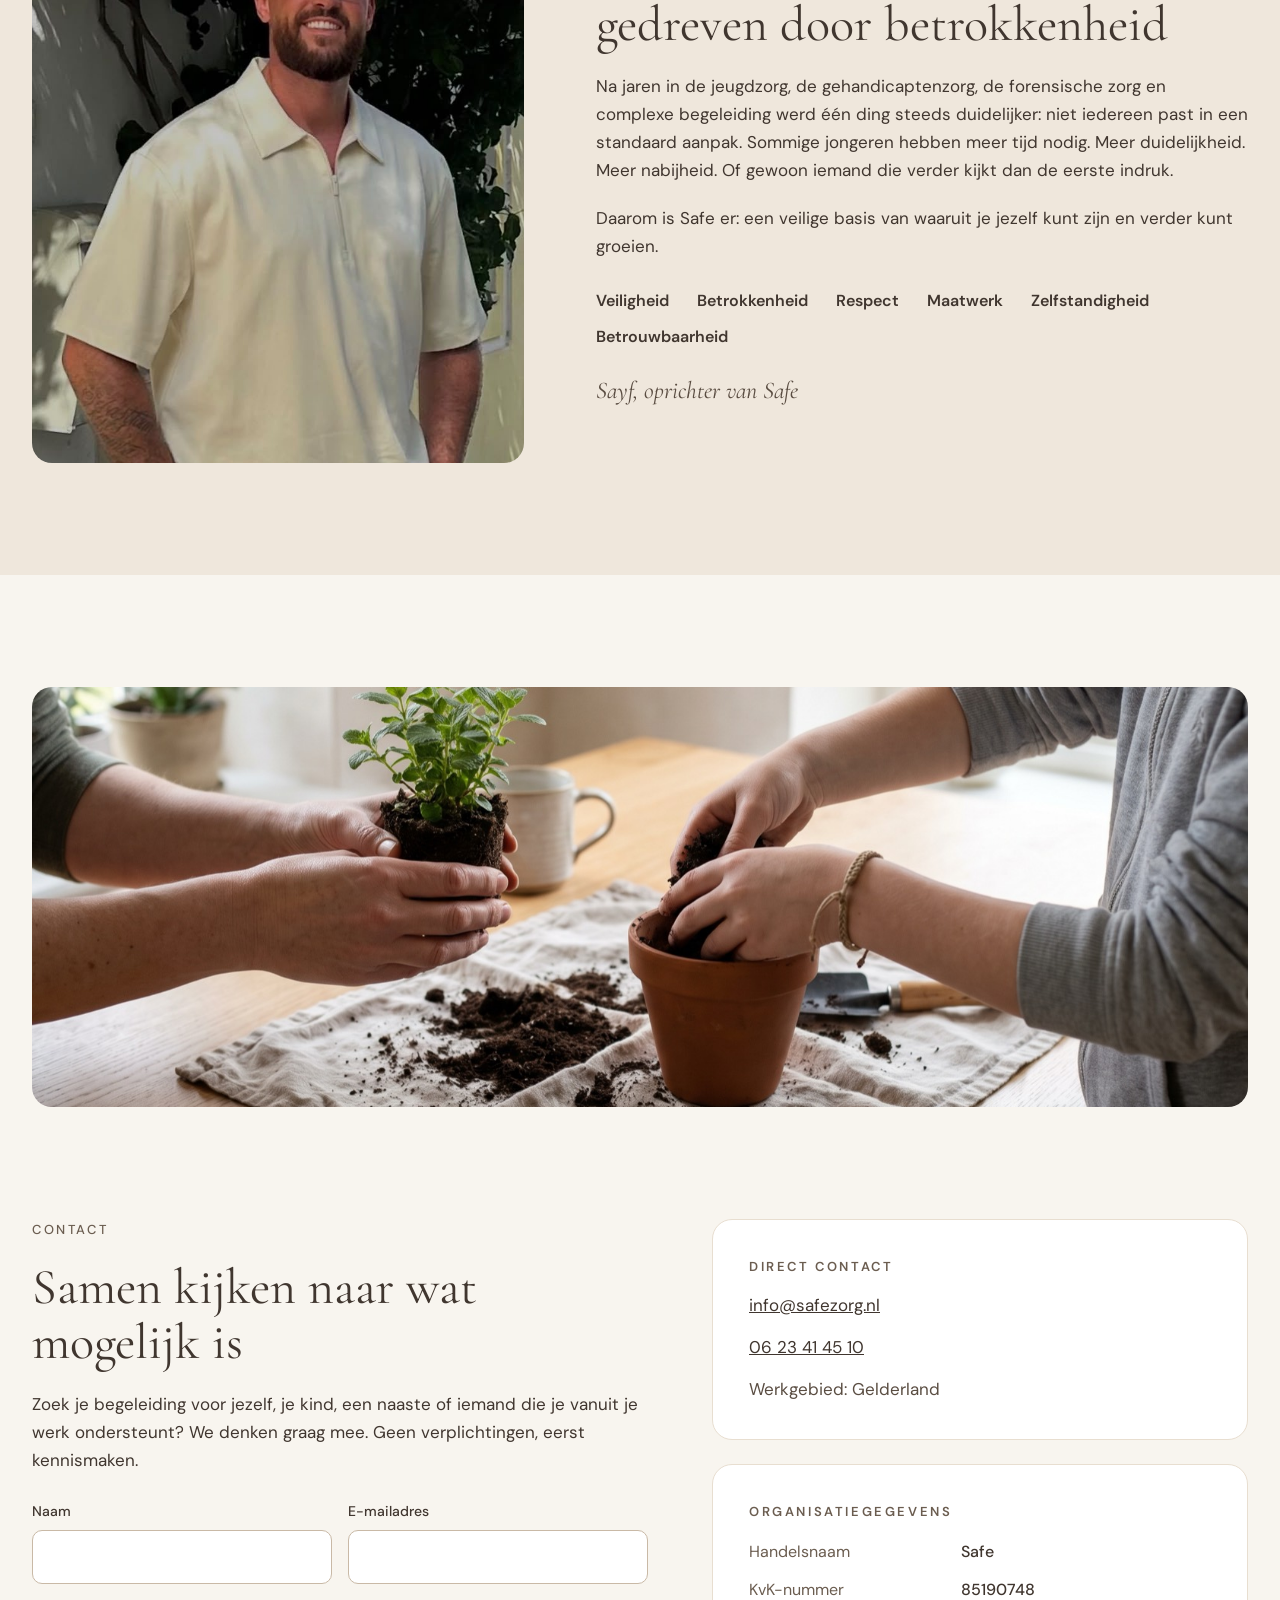
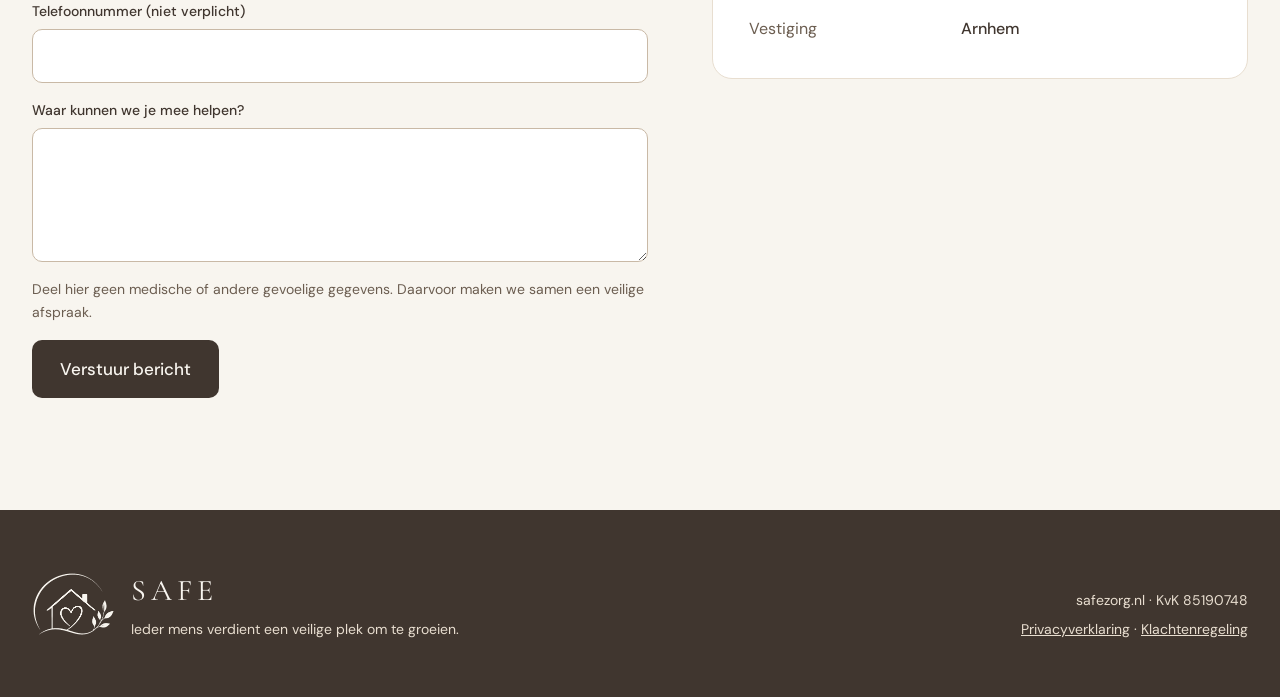
==== commit 4b6e0b9e: "Over Safe: forensische zorg Co-Authored-By: Claude Opus 5.5 <noreply@anthropic.com>" ====
--- a/index.html
+++ b/index.html
@@ -157,7 +157,7 @@
 <div style="flex: 1 1 520px; min-width: 0; display: flex; flex-direction: column; gap: 20px">
 <p style="margin: 0; font-size: 13px; letter-spacing: 0.2em; text-transform: uppercase; color: #6B5D50; font-weight: 500">Over Safe</p>
 <h2 style="margin: 0; font-family: 'Cormorant Garamond', Georgia, serif; font-weight: 400; font-size: clamp(32px, 6.5vw, 50px); line-height: 1.1">Ontstaan vanuit ervaring, gedreven door betrokkenheid</h2>
-<p style="margin: 0">Na jaren in de jeugdzorg, de gehandicaptenzorg en complexe begeleiding werd één ding steeds duidelijker: niet iedereen past in een standaard aanpak. Sommige jongeren hebben meer tijd nodig. Meer duidelijkheid. Meer nabijheid. Of gewoon iemand die verder kijkt dan de eerste indruk.</p>
+<p style="margin: 0">Na jaren in de jeugdzorg, de gehandicaptenzorg, de forensische zorg en complexe begeleiding werd één ding steeds duidelijker: niet iedereen past in een standaard aanpak. Sommige jongeren hebben meer tijd nodig. Meer duidelijkheid. Meer nabijheid. Of gewoon iemand die verder kijkt dan de eerste indruk.</p>
 <p style="margin: 0">Daarom is Safe er: een veilige basis van waaruit je jezelf kunt zijn en verder kunt groeien.</p>
 <div style="display: flex; flex-wrap: wrap; gap: 10px 28px; padding-top: 8px; font-size: 16px">
 <span><strong style="font-weight: 600">Veiligheid</strong></span>
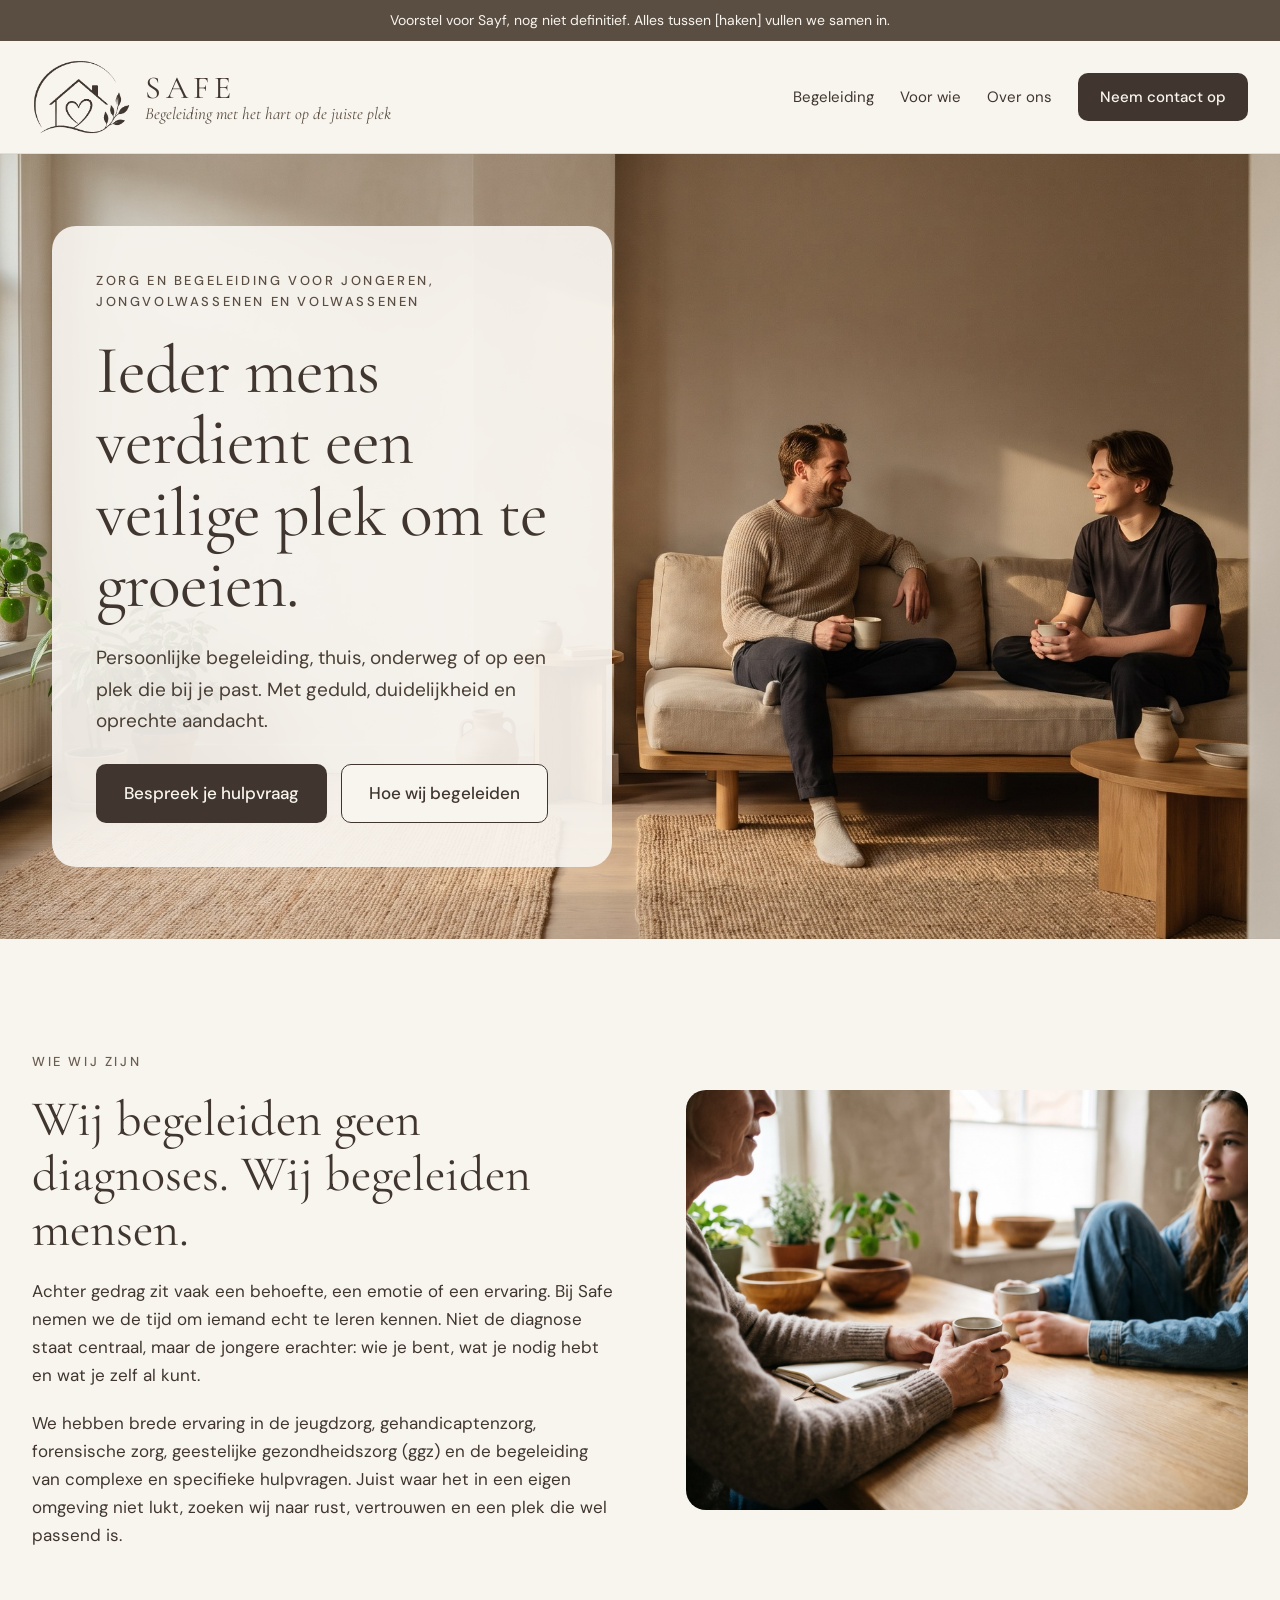
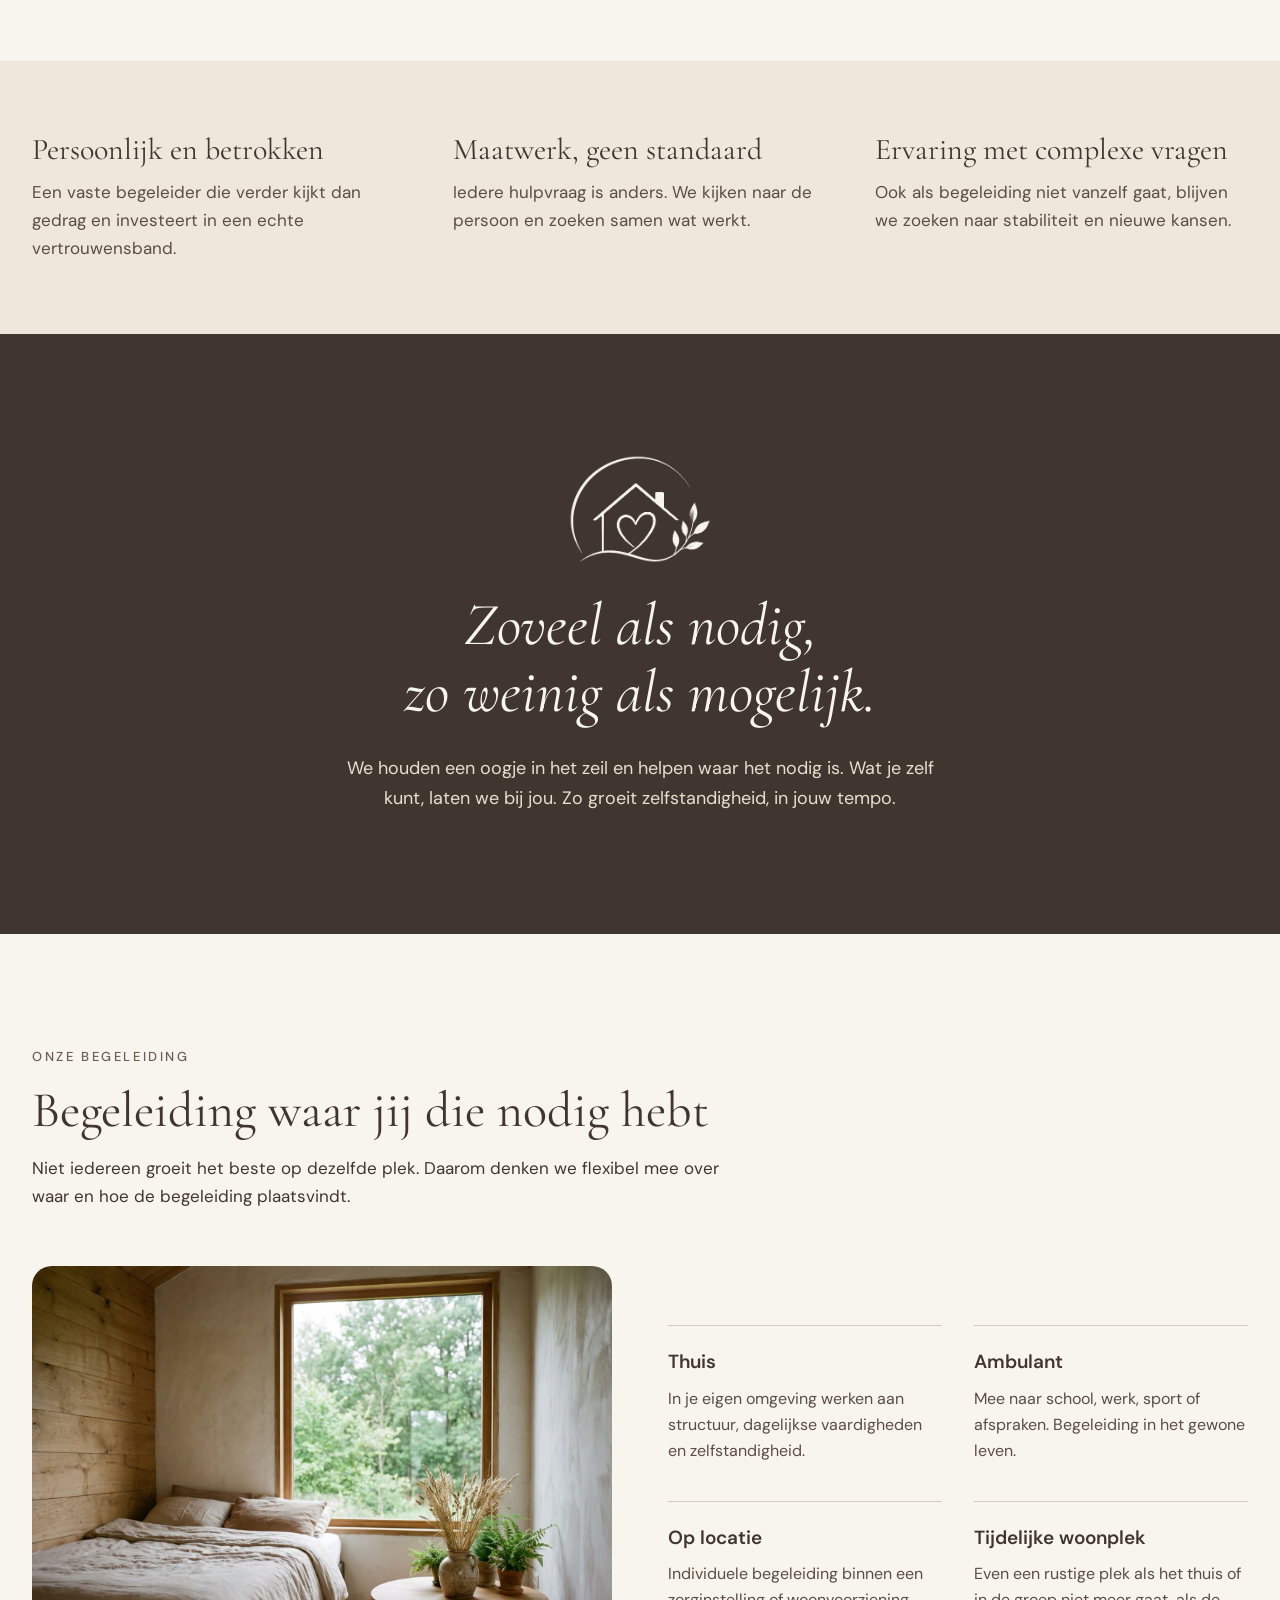
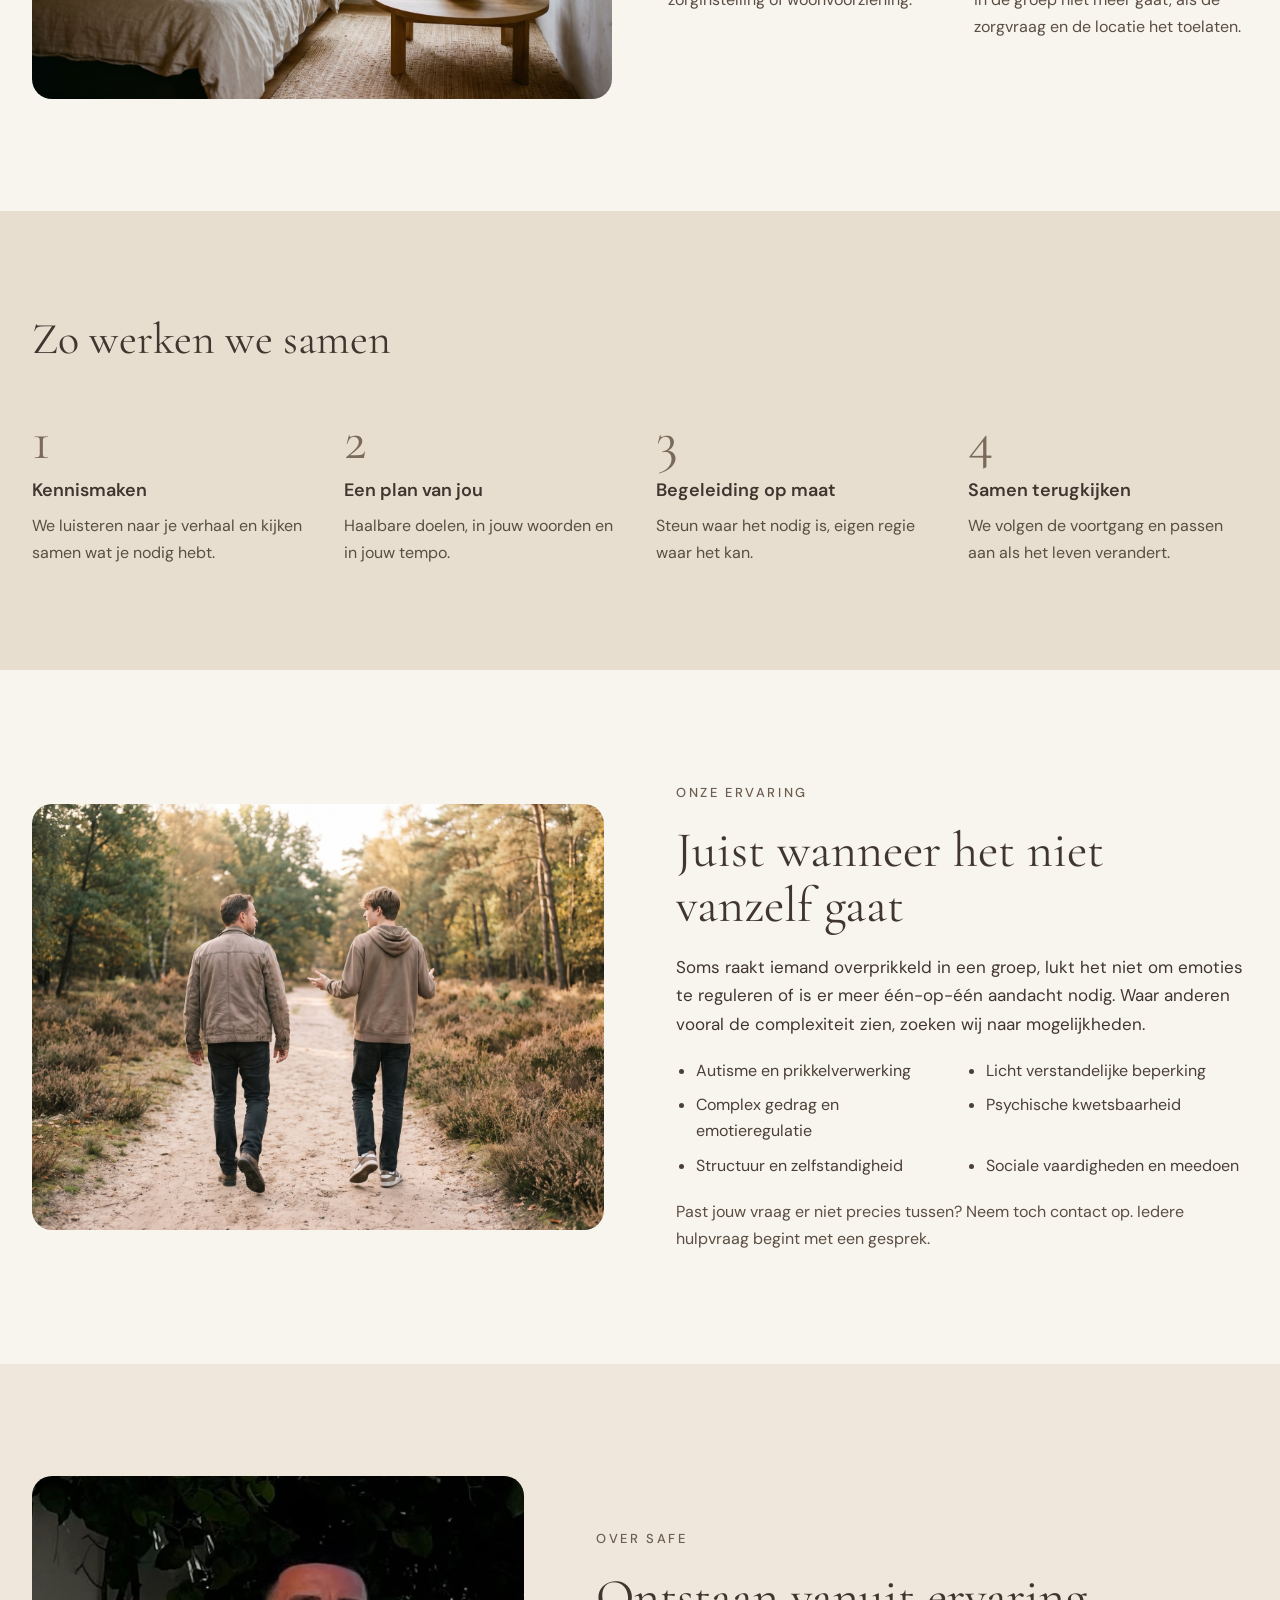
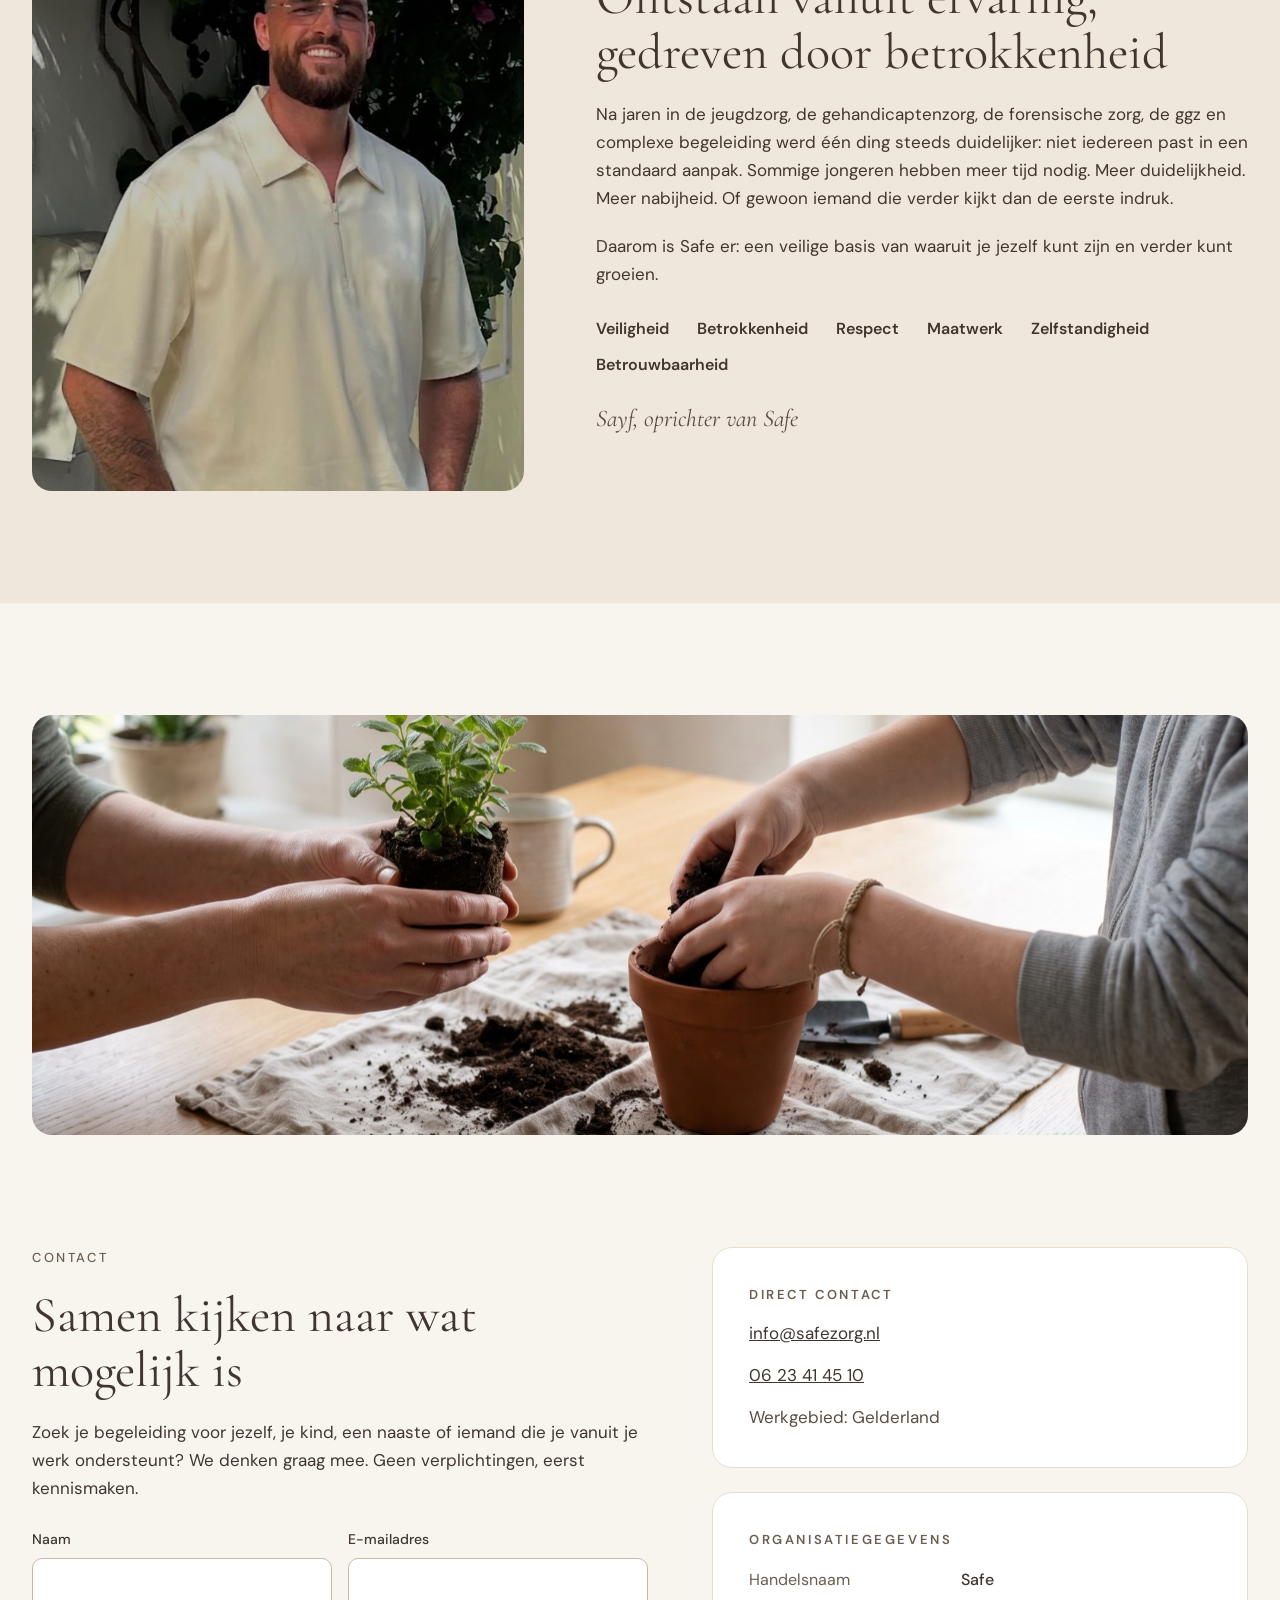
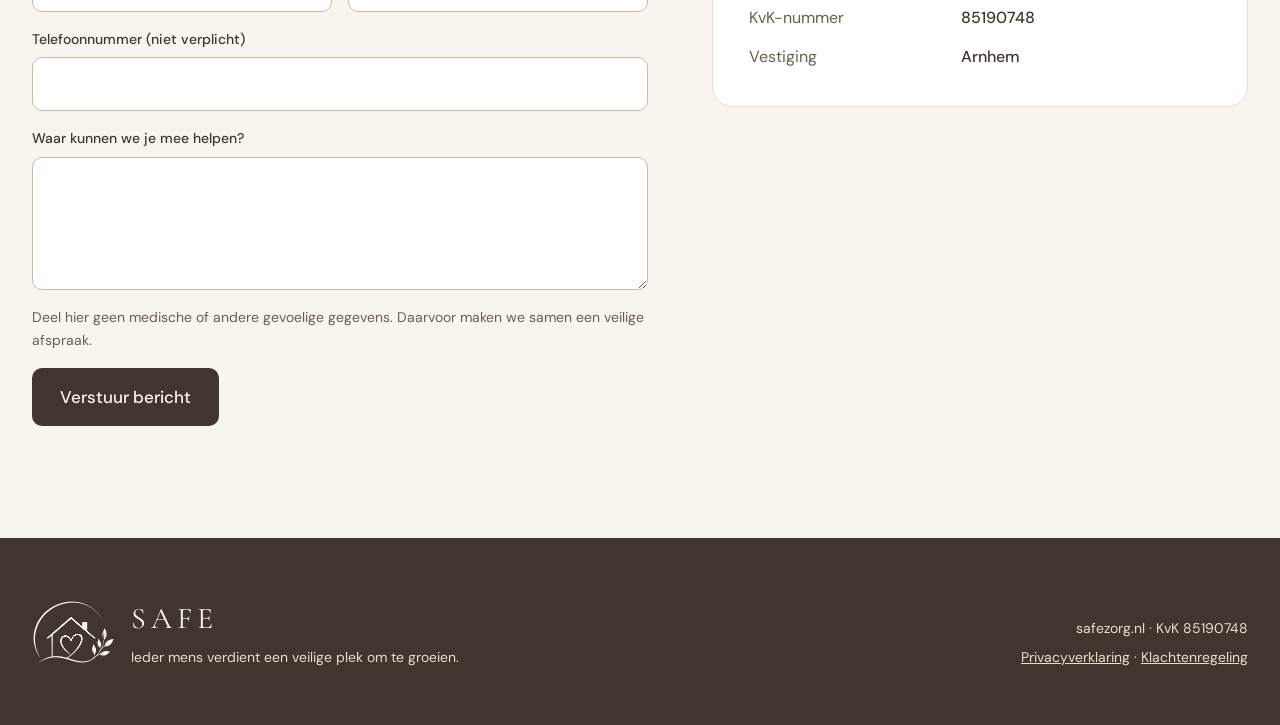
==== commit e790fada: "Ervaring: ggz toegevoegd Co-Authored-By: Claude Opus 5.5 <noreply@anthropic.com>" ====
--- a/index.html
+++ b/index.html
@@ -61,7 +61,7 @@
 <p style="margin: 0; font-size: 13px; letter-spacing: 0.2em; text-transform: uppercase; color: #6B5D50; font-weight: 500">Wie wij zijn</p>
 <h2 style="margin: 0; font-family: 'Cormorant Garamond', Georgia, serif; font-weight: 400; font-size: clamp(32px, 6.5vw, 50px); line-height: 1.1">Wij begeleiden geen diagnoses. Wij begeleiden mensen.</h2>
 <p style="margin: 0">Achter gedrag zit vaak een behoefte, een emotie of een ervaring. Bij Safe nemen we de tijd om iemand echt te leren kennen. Niet de diagnose staat centraal, maar de jongere erachter: wie je bent, wat je nodig hebt en wat je zelf al kunt.</p>
-<p style="margin: 0">We hebben brede ervaring in de jeugdzorg, gehandicaptenzorg, forensische zorg en de begeleiding van complexe en specifieke hulpvragen. Juist waar het in een eigen omgeving niet lukt, zoeken wij naar rust, vertrouwen en een plek die wel passend is.</p>
+<p style="margin: 0">We hebben brede ervaring in de jeugdzorg, gehandicaptenzorg, forensische zorg, geestelijke gezondheidszorg (ggz) en de begeleiding van complexe en specifieke hulpvragen. Juist waar het in een eigen omgeving niet lukt, zoeken wij naar rust, vertrouwen en een plek die wel passend is.</p>
 </div>
 <div style="flex: 1 1 440px; min-width: 0">
 <img src="img/gesprek.jpg" alt="Een begeleider en een tienermeisje in gesprek aan een houten keukentafel, met mokken thee" style="display: block; width: 100%; height: auto; border-radius: 20px">
@@ -157,7 +157,7 @@
 <div style="flex: 1 1 520px; min-width: 0; display: flex; flex-direction: column; gap: 20px">
 <p style="margin: 0; font-size: 13px; letter-spacing: 0.2em; text-transform: uppercase; color: #6B5D50; font-weight: 500">Over Safe</p>
 <h2 style="margin: 0; font-family: 'Cormorant Garamond', Georgia, serif; font-weight: 400; font-size: clamp(32px, 6.5vw, 50px); line-height: 1.1">Ontstaan vanuit ervaring, gedreven door betrokkenheid</h2>
-<p style="margin: 0">Na jaren in de jeugdzorg, de gehandicaptenzorg, de forensische zorg en complexe begeleiding werd één ding steeds duidelijker: niet iedereen past in een standaard aanpak. Sommige jongeren hebben meer tijd nodig. Meer duidelijkheid. Meer nabijheid. Of gewoon iemand die verder kijkt dan de eerste indruk.</p>
+<p style="margin: 0">Na jaren in de jeugdzorg, de gehandicaptenzorg, de forensische zorg, de ggz en complexe begeleiding werd één ding steeds duidelijker: niet iedereen past in een standaard aanpak. Sommige jongeren hebben meer tijd nodig. Meer duidelijkheid. Meer nabijheid. Of gewoon iemand die verder kijkt dan de eerste indruk.</p>
 <p style="margin: 0">Daarom is Safe er: een veilige basis van waaruit je jezelf kunt zijn en verder kunt groeien.</p>
 <div style="display: flex; flex-wrap: wrap; gap: 10px 28px; padding-top: 8px; font-size: 16px">
 <span><strong style="font-weight: 600">Veiligheid</strong></span>
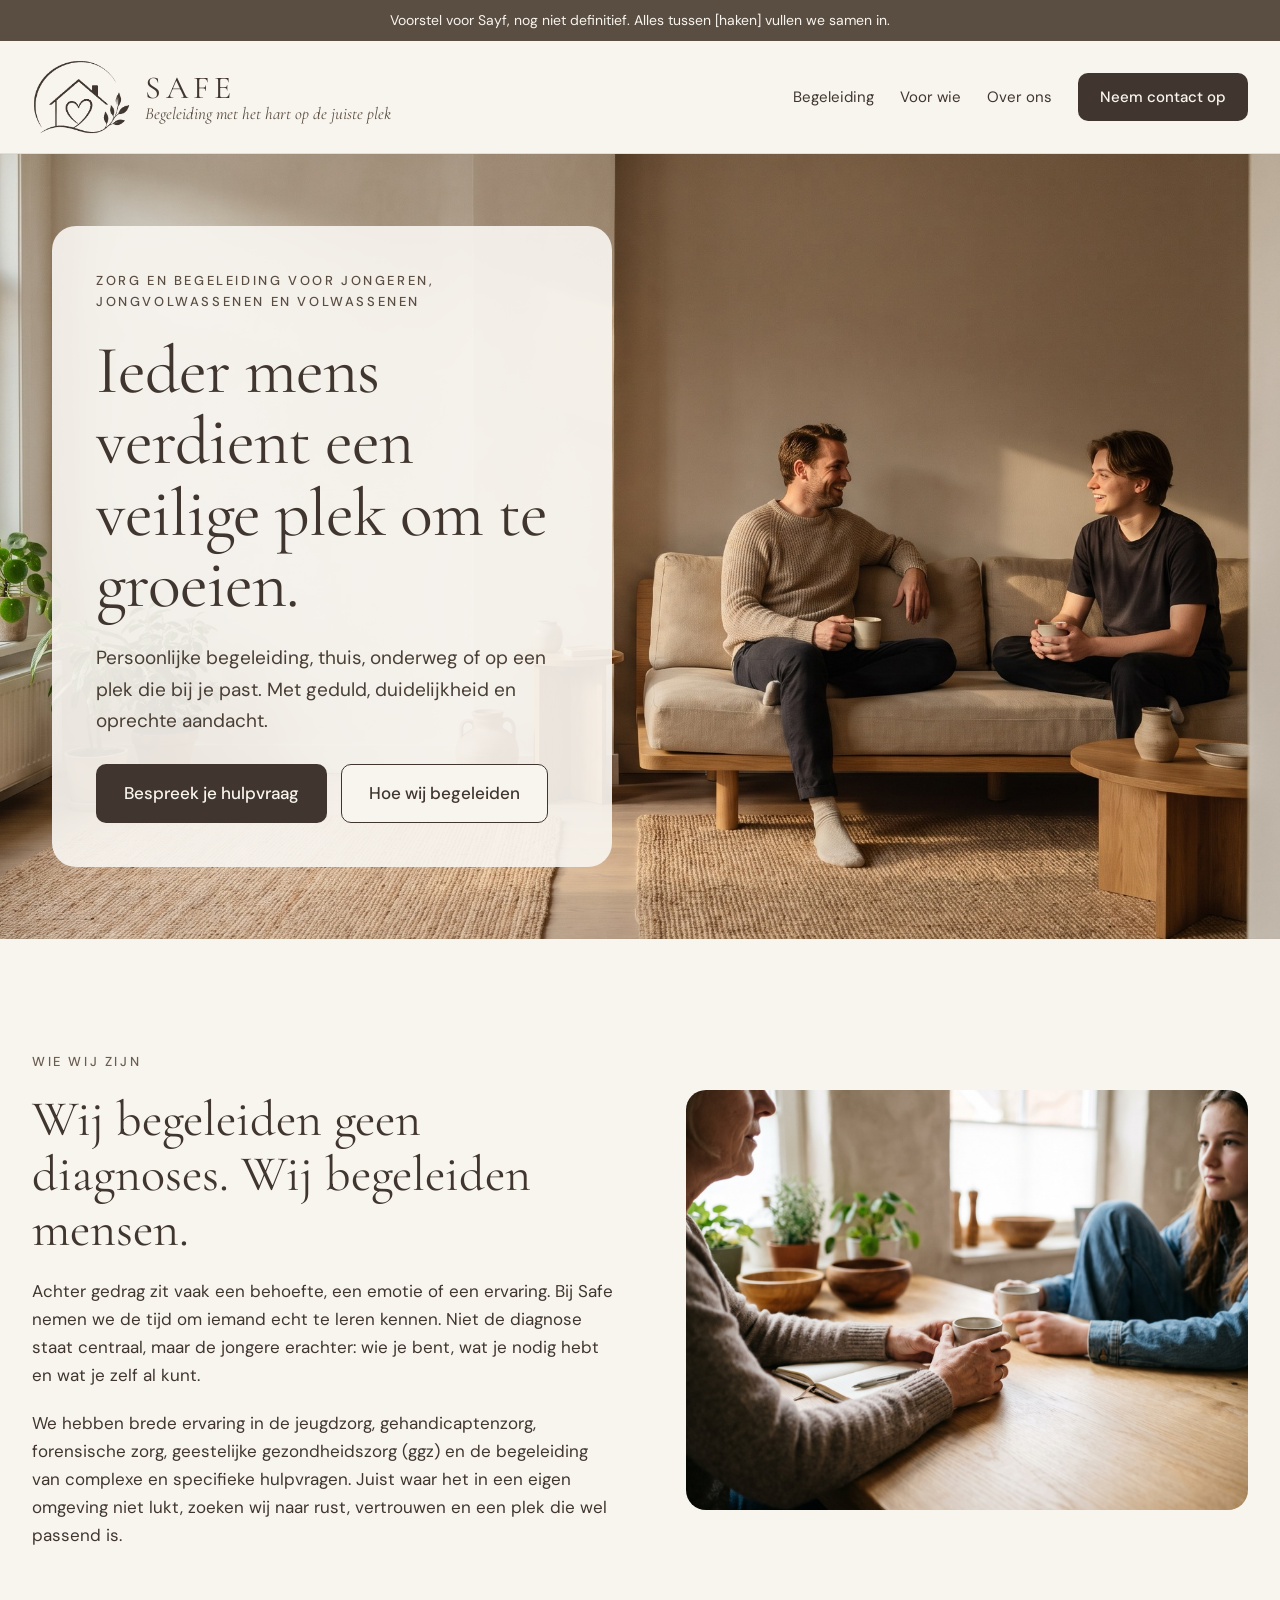
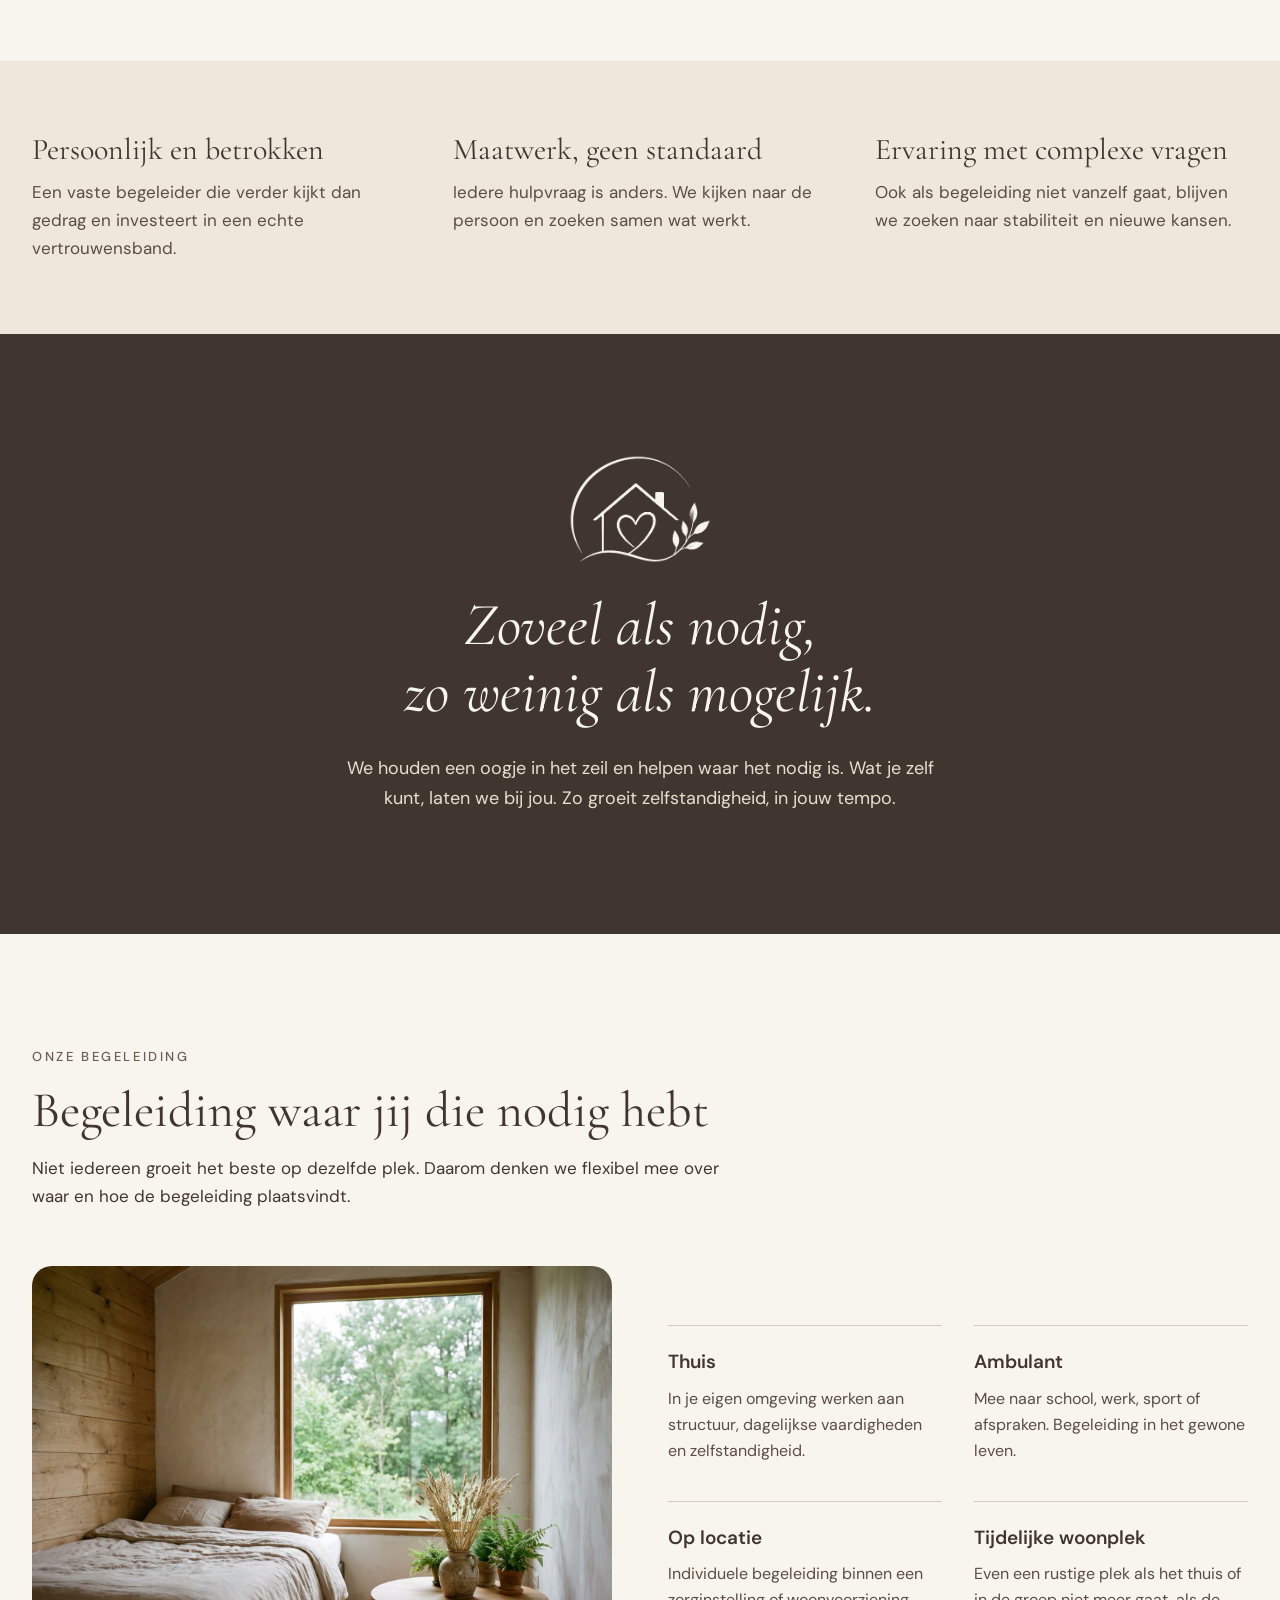
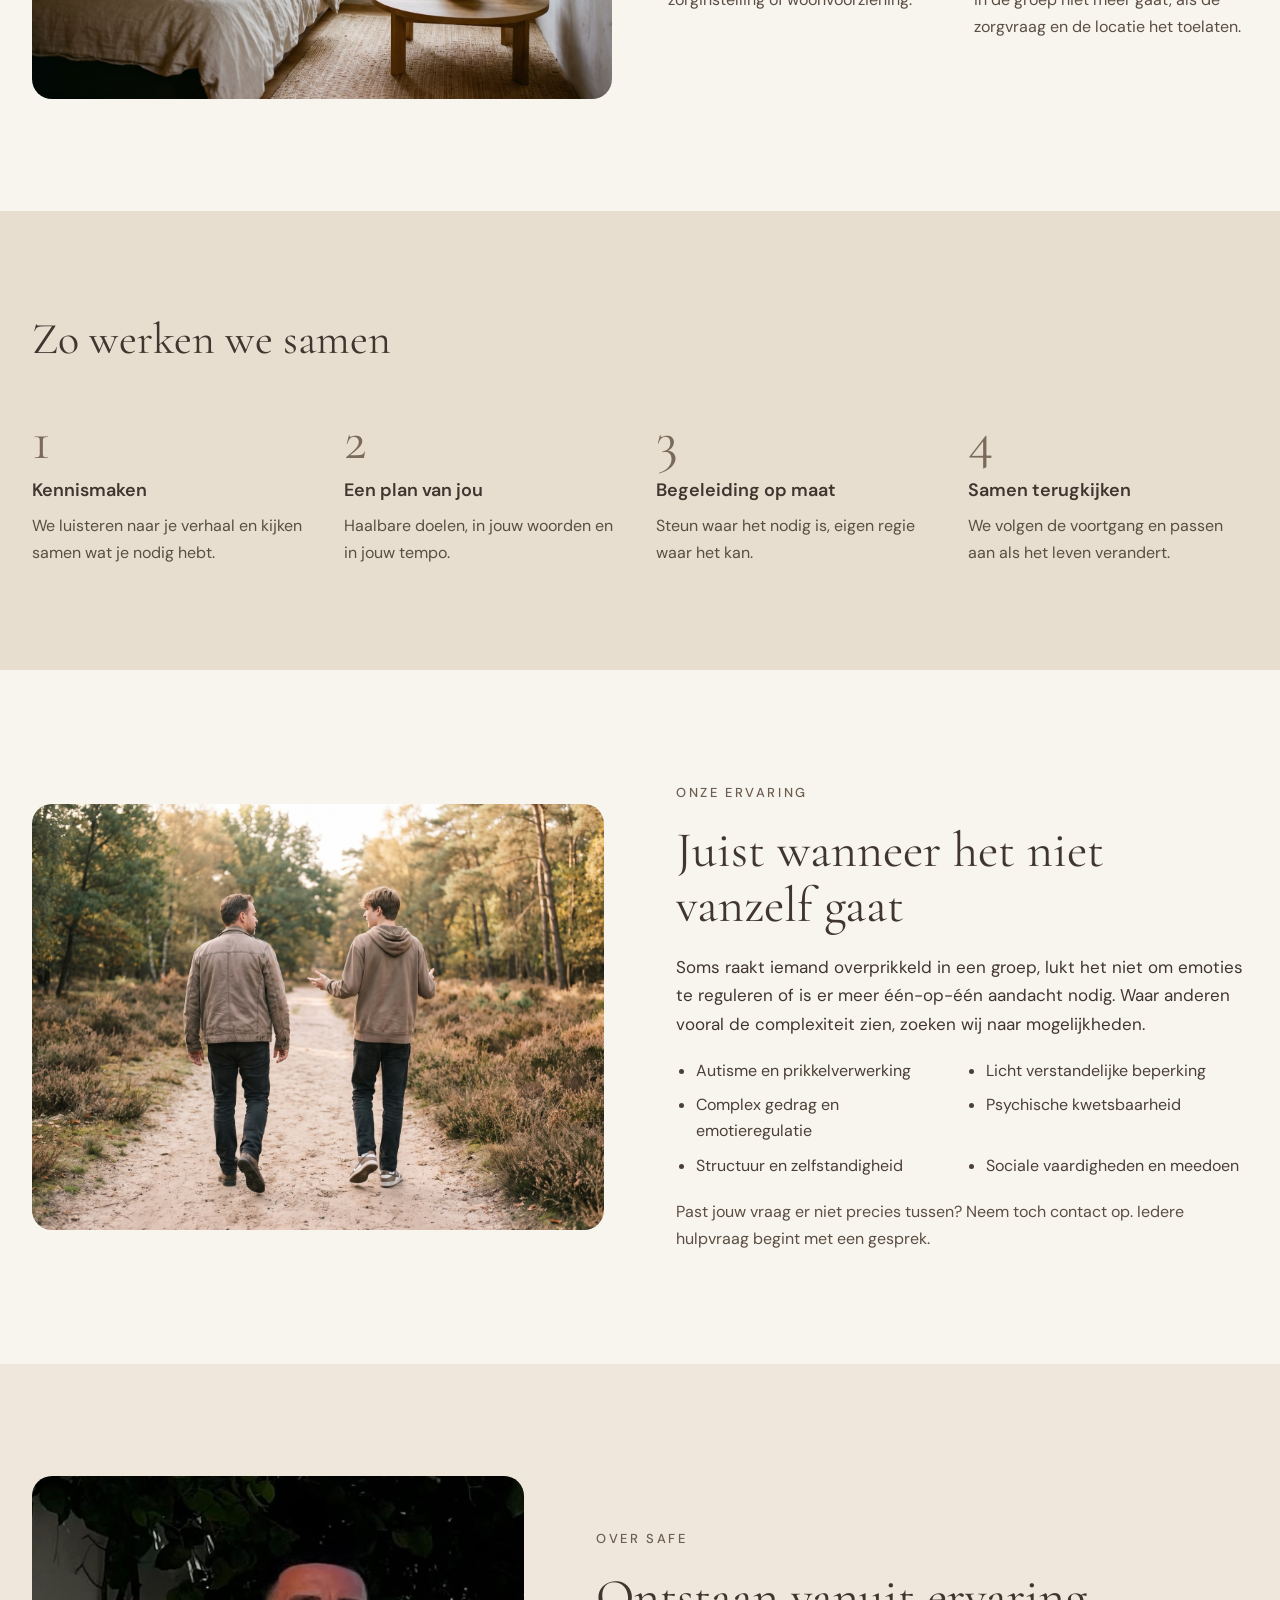
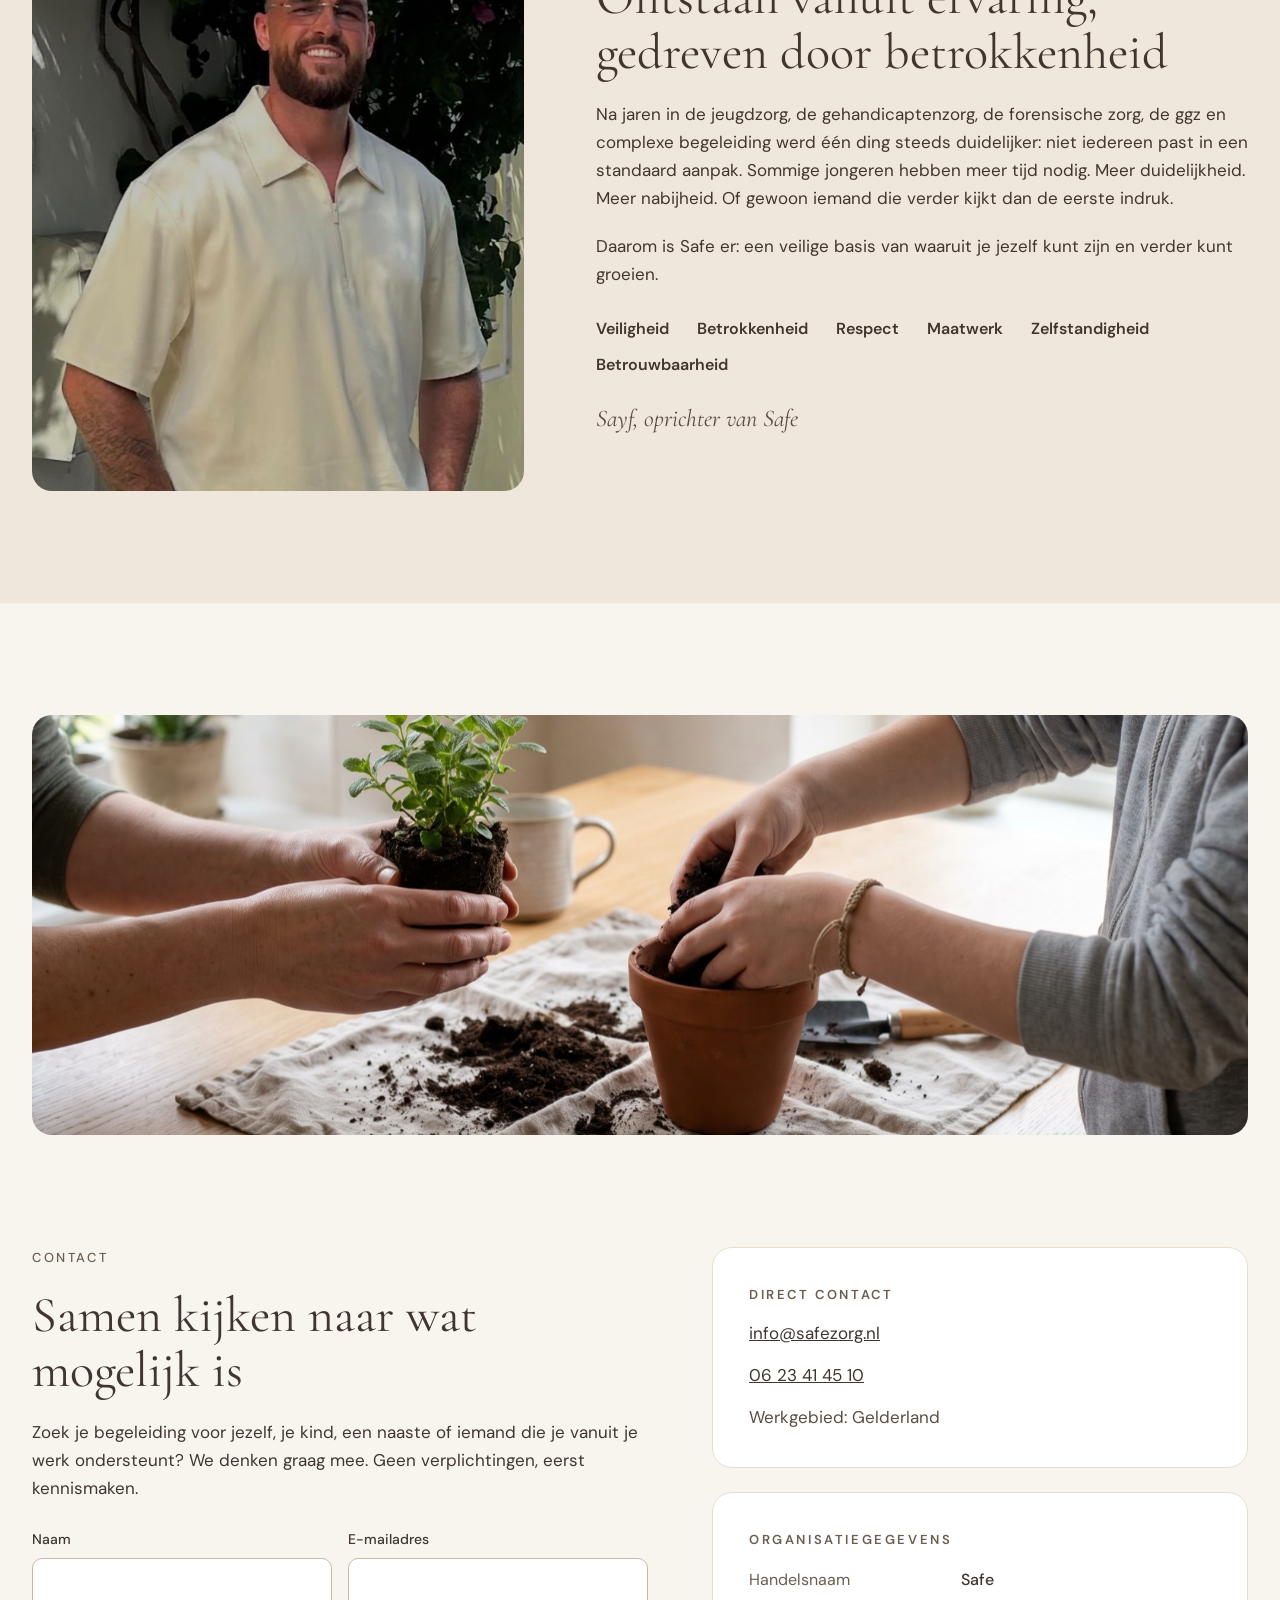
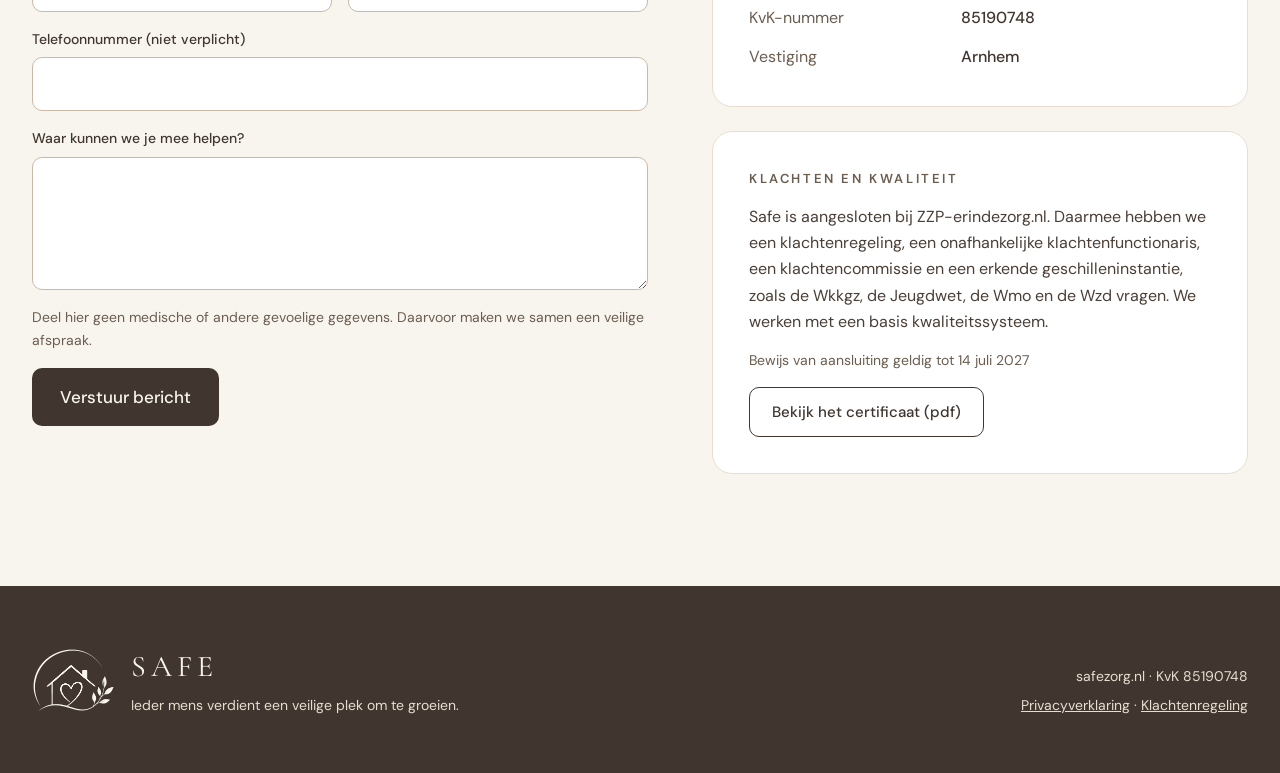
==== commit 4fc784be: "Klachten en kwaliteit: aansluiting ZZP-erindezorg.nl met certificaat Co-Authored-By: Claude Opus 5.5" ====
--- a/index.html
+++ b/index.html
@@ -210,6 +210,12 @@
 <dt style="color: #6B5D50">Vestiging</dt><dd style="margin: 0; font-weight: 500">Arnhem</dd>
 </dl>
 </div>
+<div id="klachten" style="background: #FFFFFF; border: 1px solid #E8DED0; border-radius: 20px; padding: 36px; display: flex; flex-direction: column; gap: 14px">
+<h3 style="margin: 0; font-size: 13px; letter-spacing: 0.2em; text-transform: uppercase; font-weight: 600; color: #6B5D50">Klachten en kwaliteit</h3>
+<p style="margin: 0; font-size: 16px; color: #4A3F36">Safe is aangesloten bij ZZP-erindezorg.nl. Daarmee hebben we een klachtenregeling, een onafhankelijke klachtenfunctionaris, een klachtencommissie en een erkende geschilleninstantie, zoals de Wkkgz, de Jeugdwet, de Wmo en de Wzd vragen. We werken met een basis kwaliteitssysteem.</p>
+<p style="margin: 0; font-size: 14px; color: #6B5D50">Bewijs van aansluiting geldig tot 14 juli 2027</p>
+<a href="klachtenregeling-2026-2027.pdf" style="align-self: flex-start; text-decoration: none; border: 1px solid #40362F; padding: 12px 22px; border-radius: 10px; font-weight: 500; font-size: 15px">Bekijk het certificaat (pdf)</a>
+</div>
 </div>
 </div>
 </section>
@@ -225,7 +231,7 @@
 </div>
 <div style="display: flex; flex-direction: column; gap: 6px; text-align: right">
 <p style="margin: 0">safezorg.nl · KvK 85190748</p>
-<p style="margin: 0"><a href="#top" style="color: #E8DED0">Privacyverklaring</a> · <a href="#top" style="color: #E8DED0">Klachtenregeling</a></p>
+<p style="margin: 0"><a href="#top" style="color: #E8DED0">Privacyverklaring</a> · <a href="#klachten" style="color: #E8DED0">Klachtenregeling</a></p>
 </div>
 </div>
 </footer>
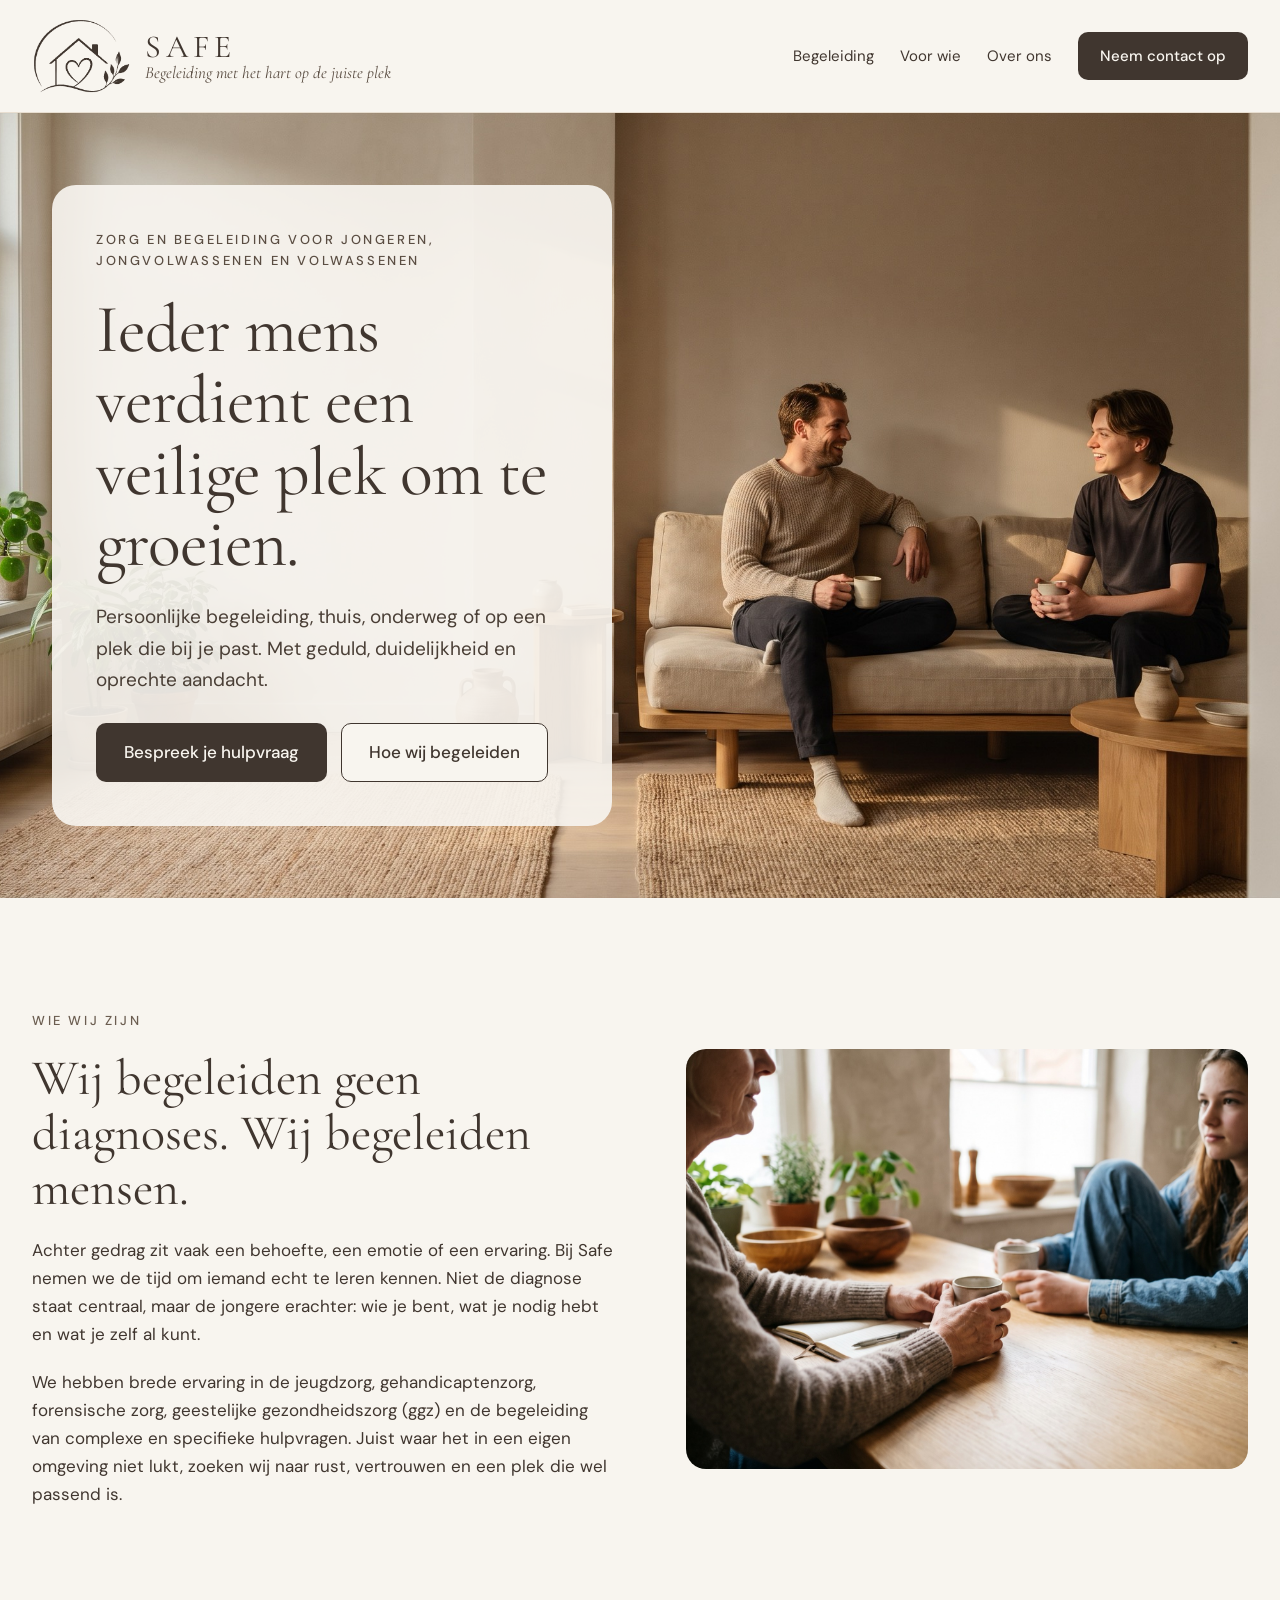
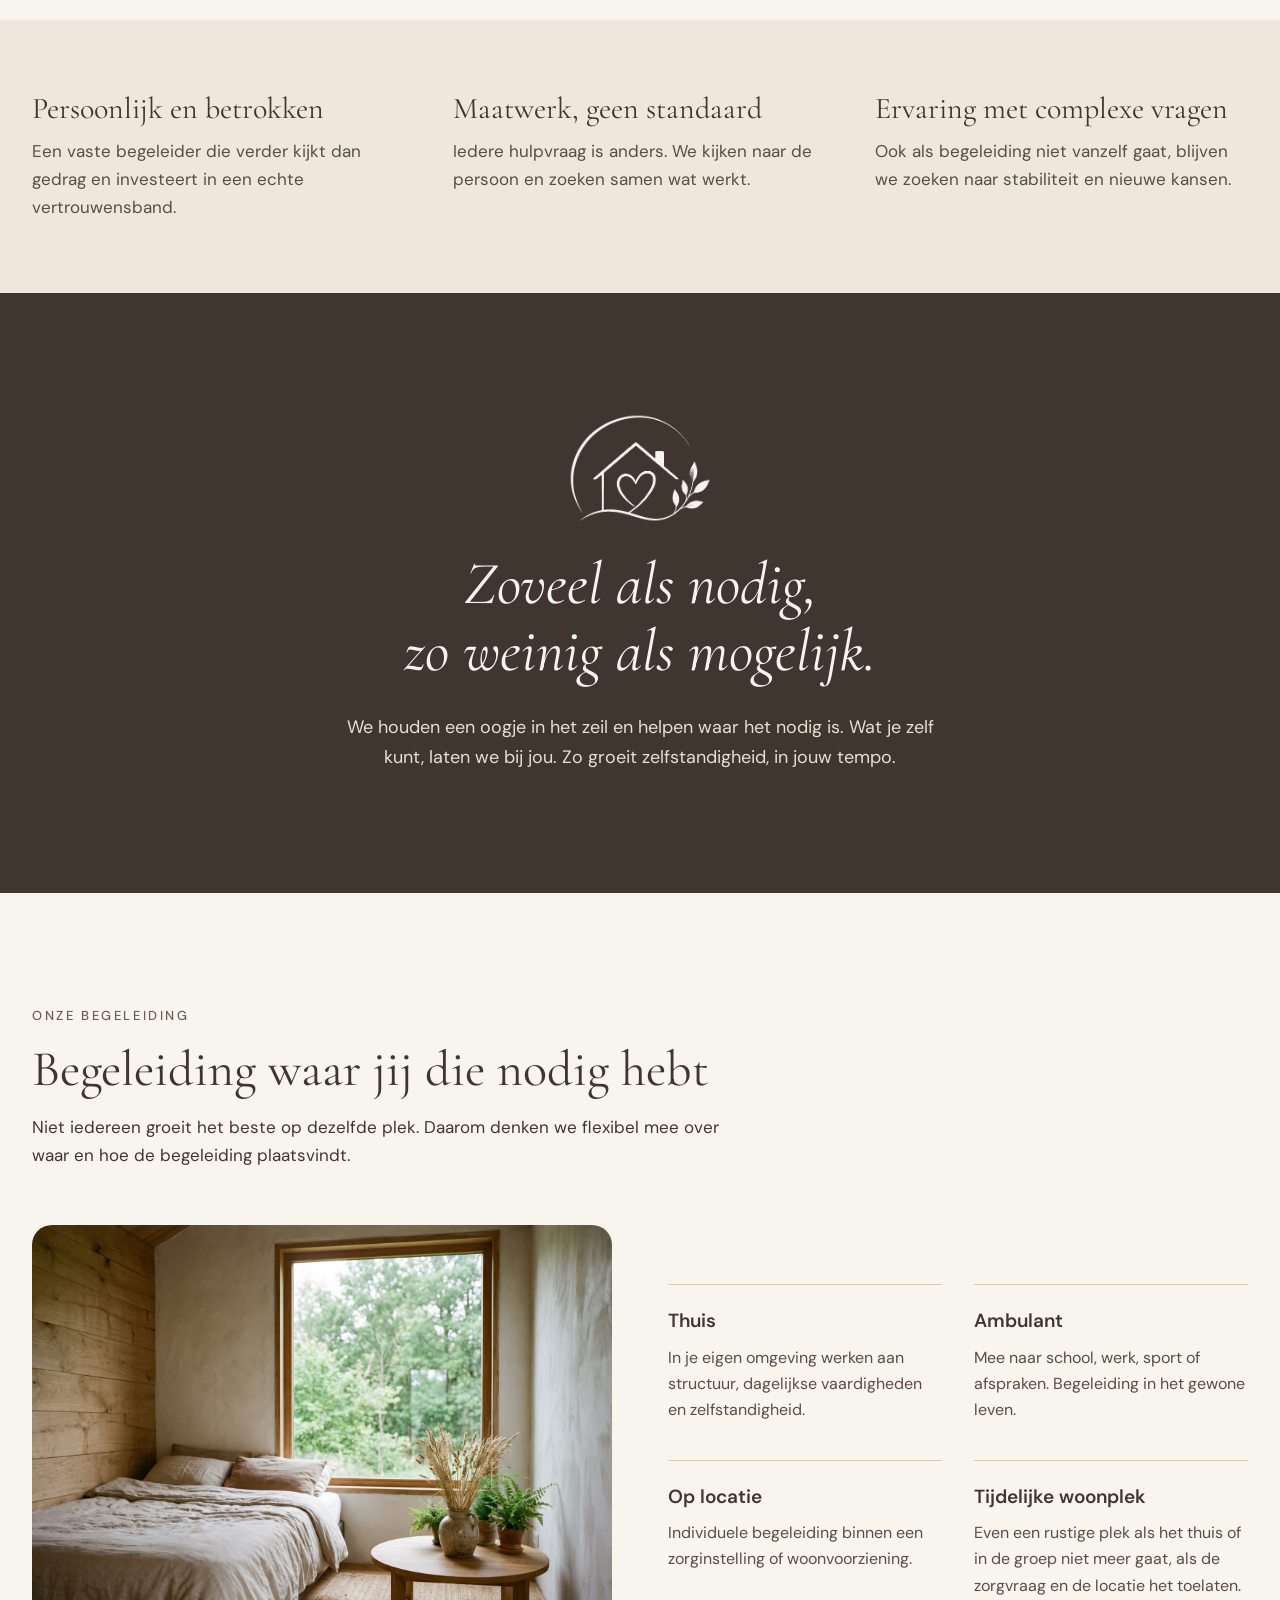
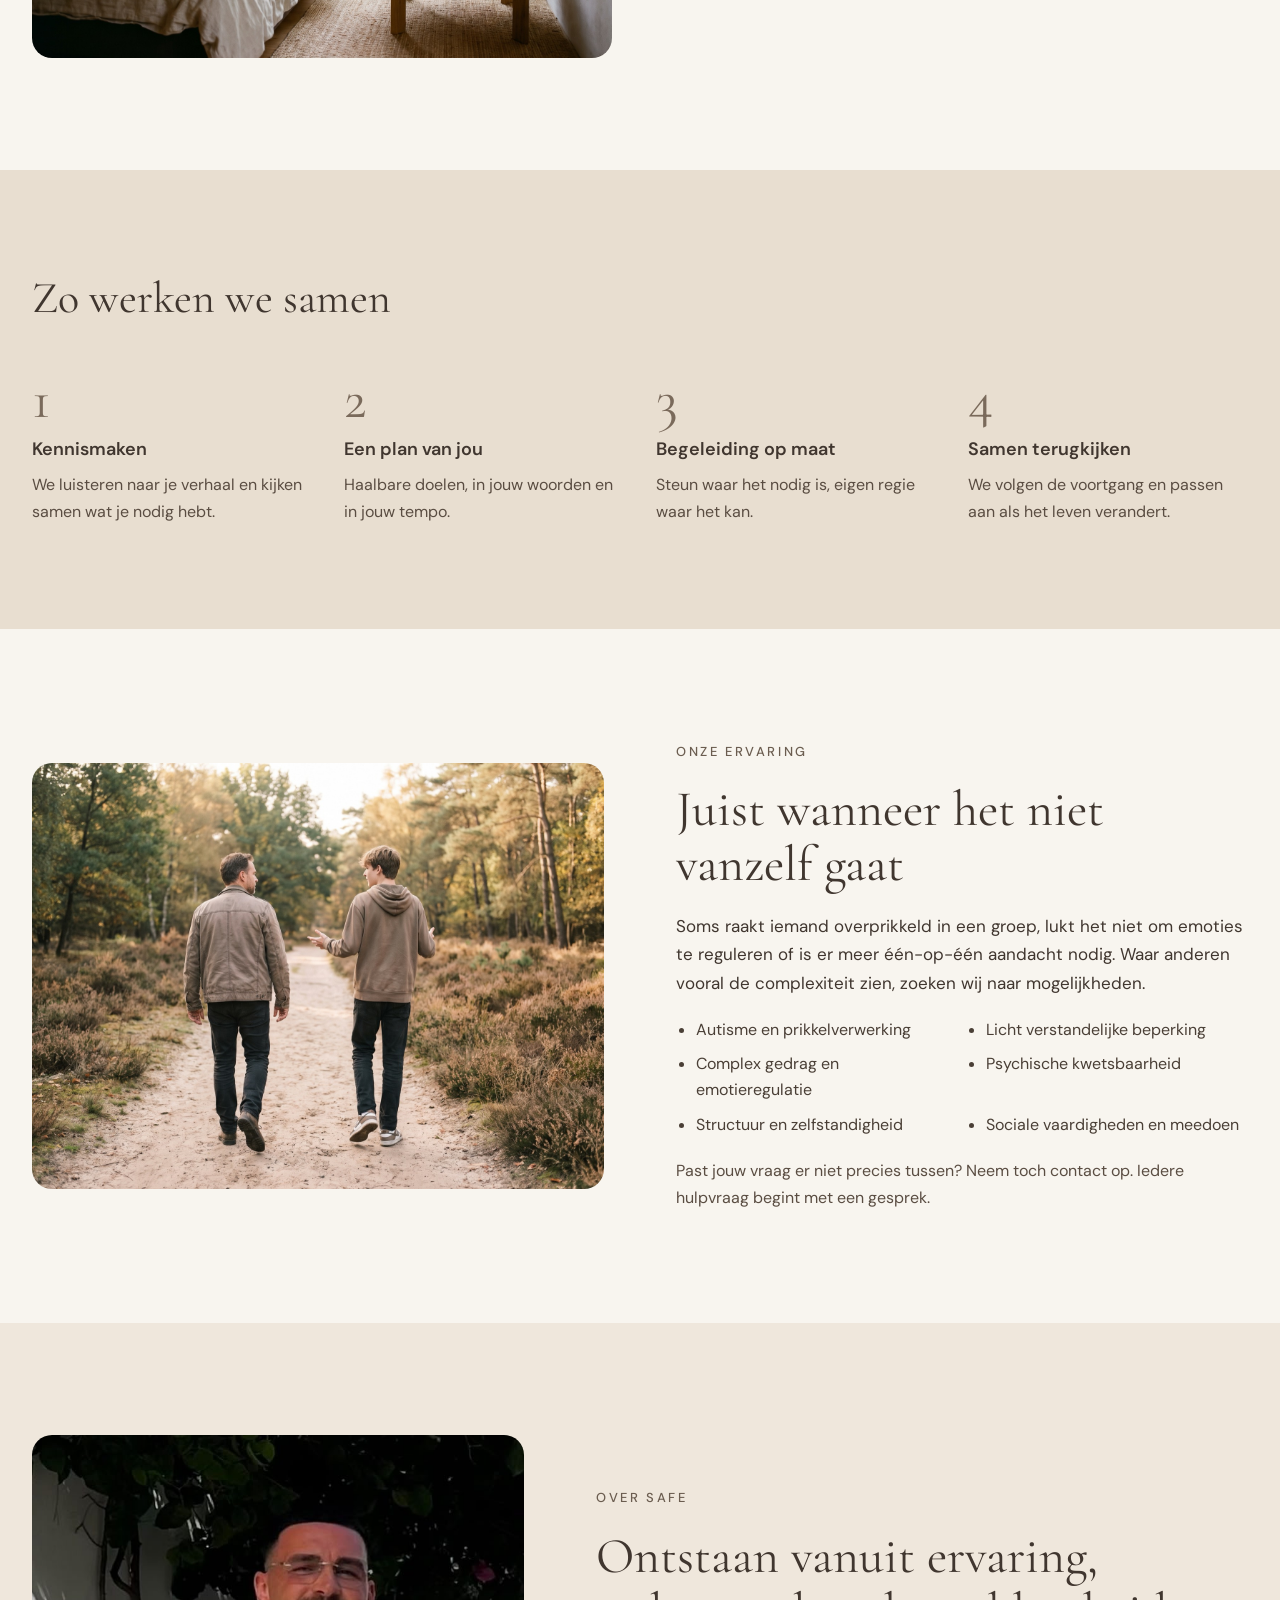
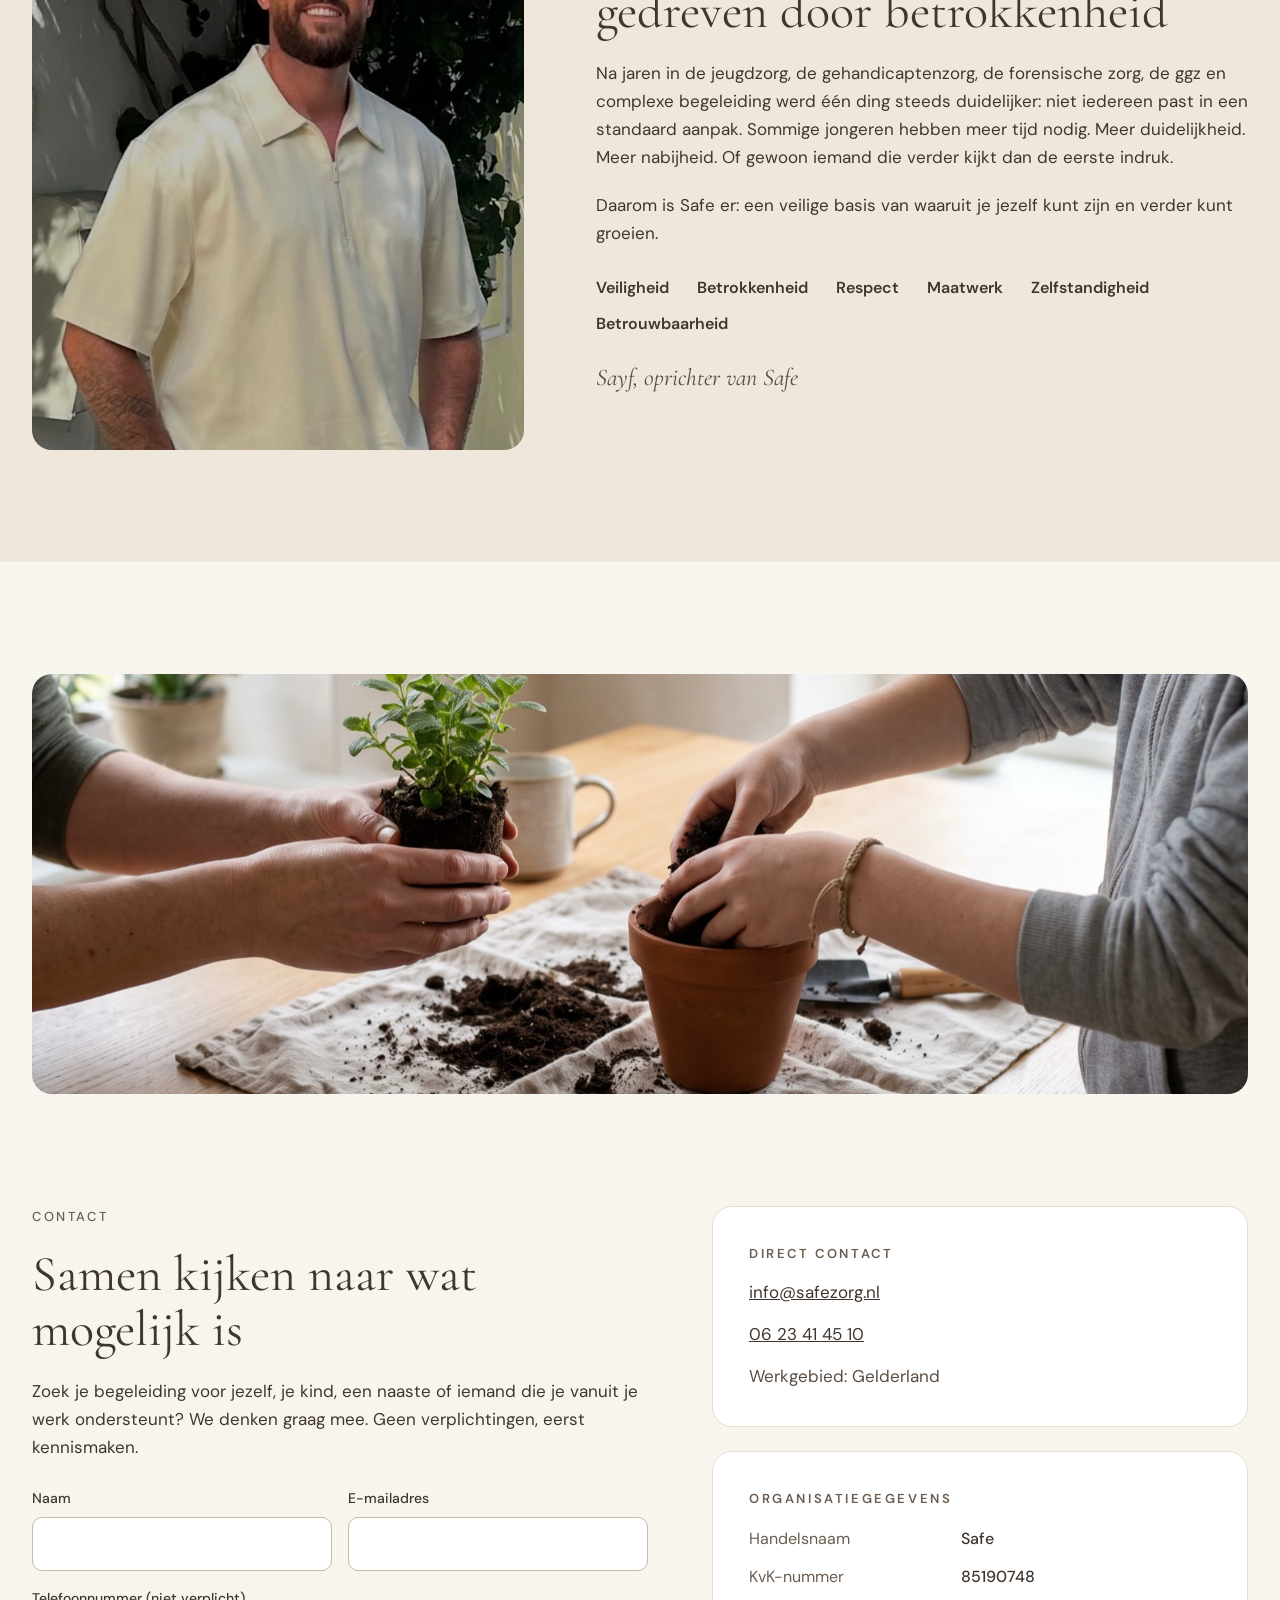
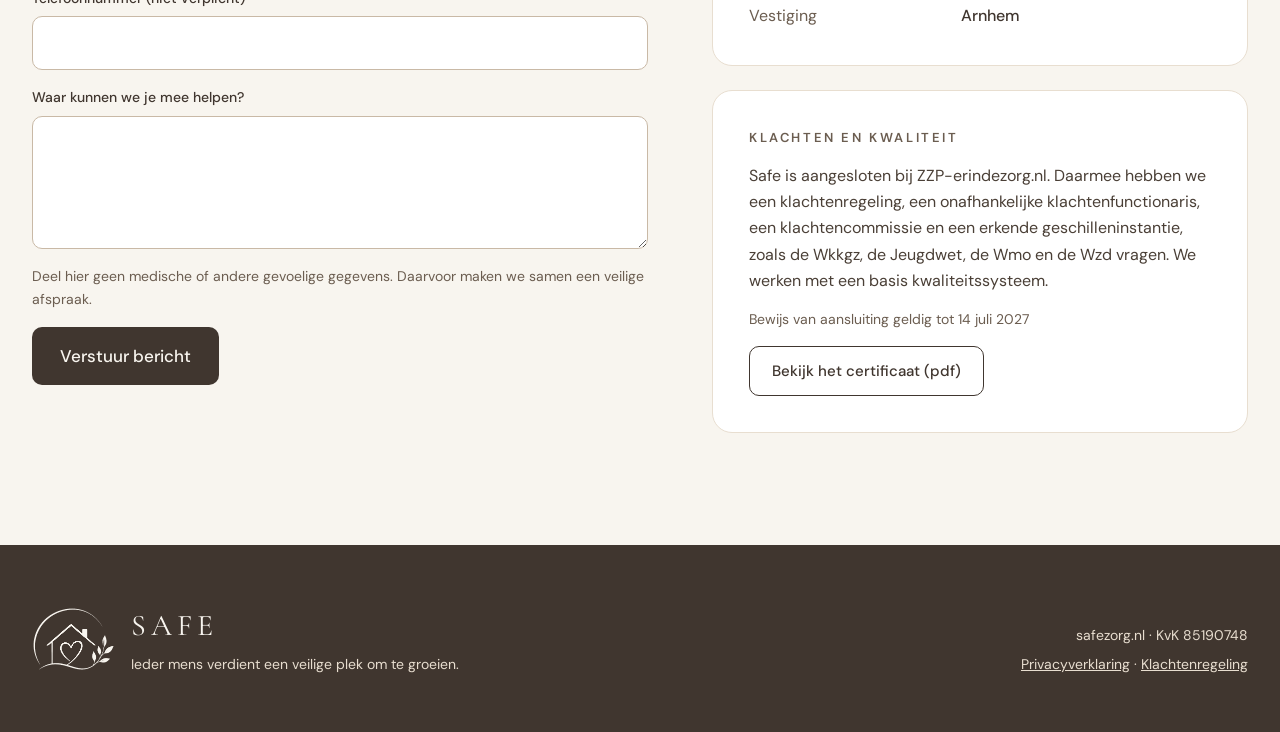
==== commit b96265d0: "Voorstel-balk weg Co-Authored-By: Claude Opus 5.5 <noreply@anthropic.com>" ====
--- a/index.html
+++ b/index.html
@@ -19,7 +19,6 @@
 </style>
 </head>
 <body>
-<div style="background:#5A4D42;color:#F8F5EF;font-family:'DM Sans',system-ui,sans-serif;font-size:14px;line-height:1.5;text-align:center;padding:10px 20px">Voorstel voor Sayf, nog niet definitief. Alles tussen [haken] vullen we samen in.</div>
 <div style="background: #F8F5EF; color: #40362F; font-family: 'DM Sans', system-ui, sans-serif; font-size: 17px; line-height: 1.65">
 
 <header style="background: #F8F5EF; border-bottom: 1px solid #E8DED0">
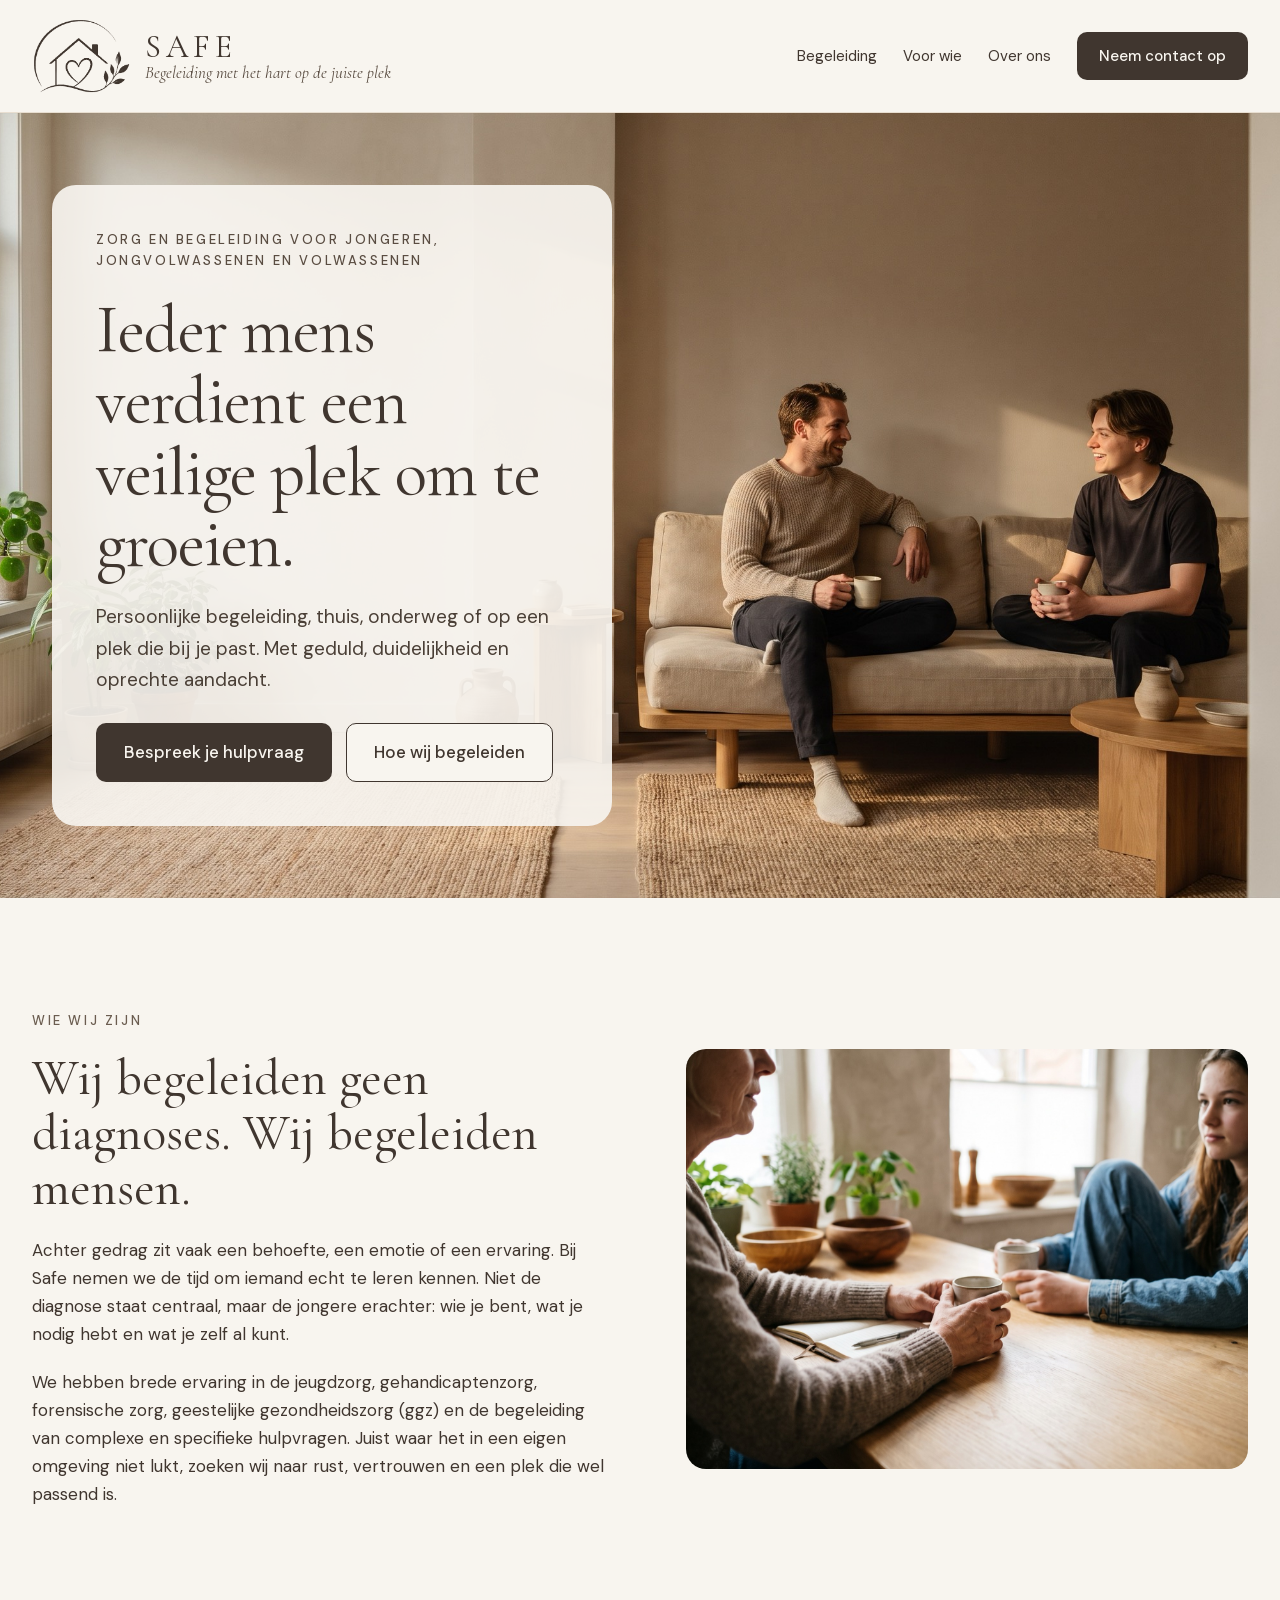
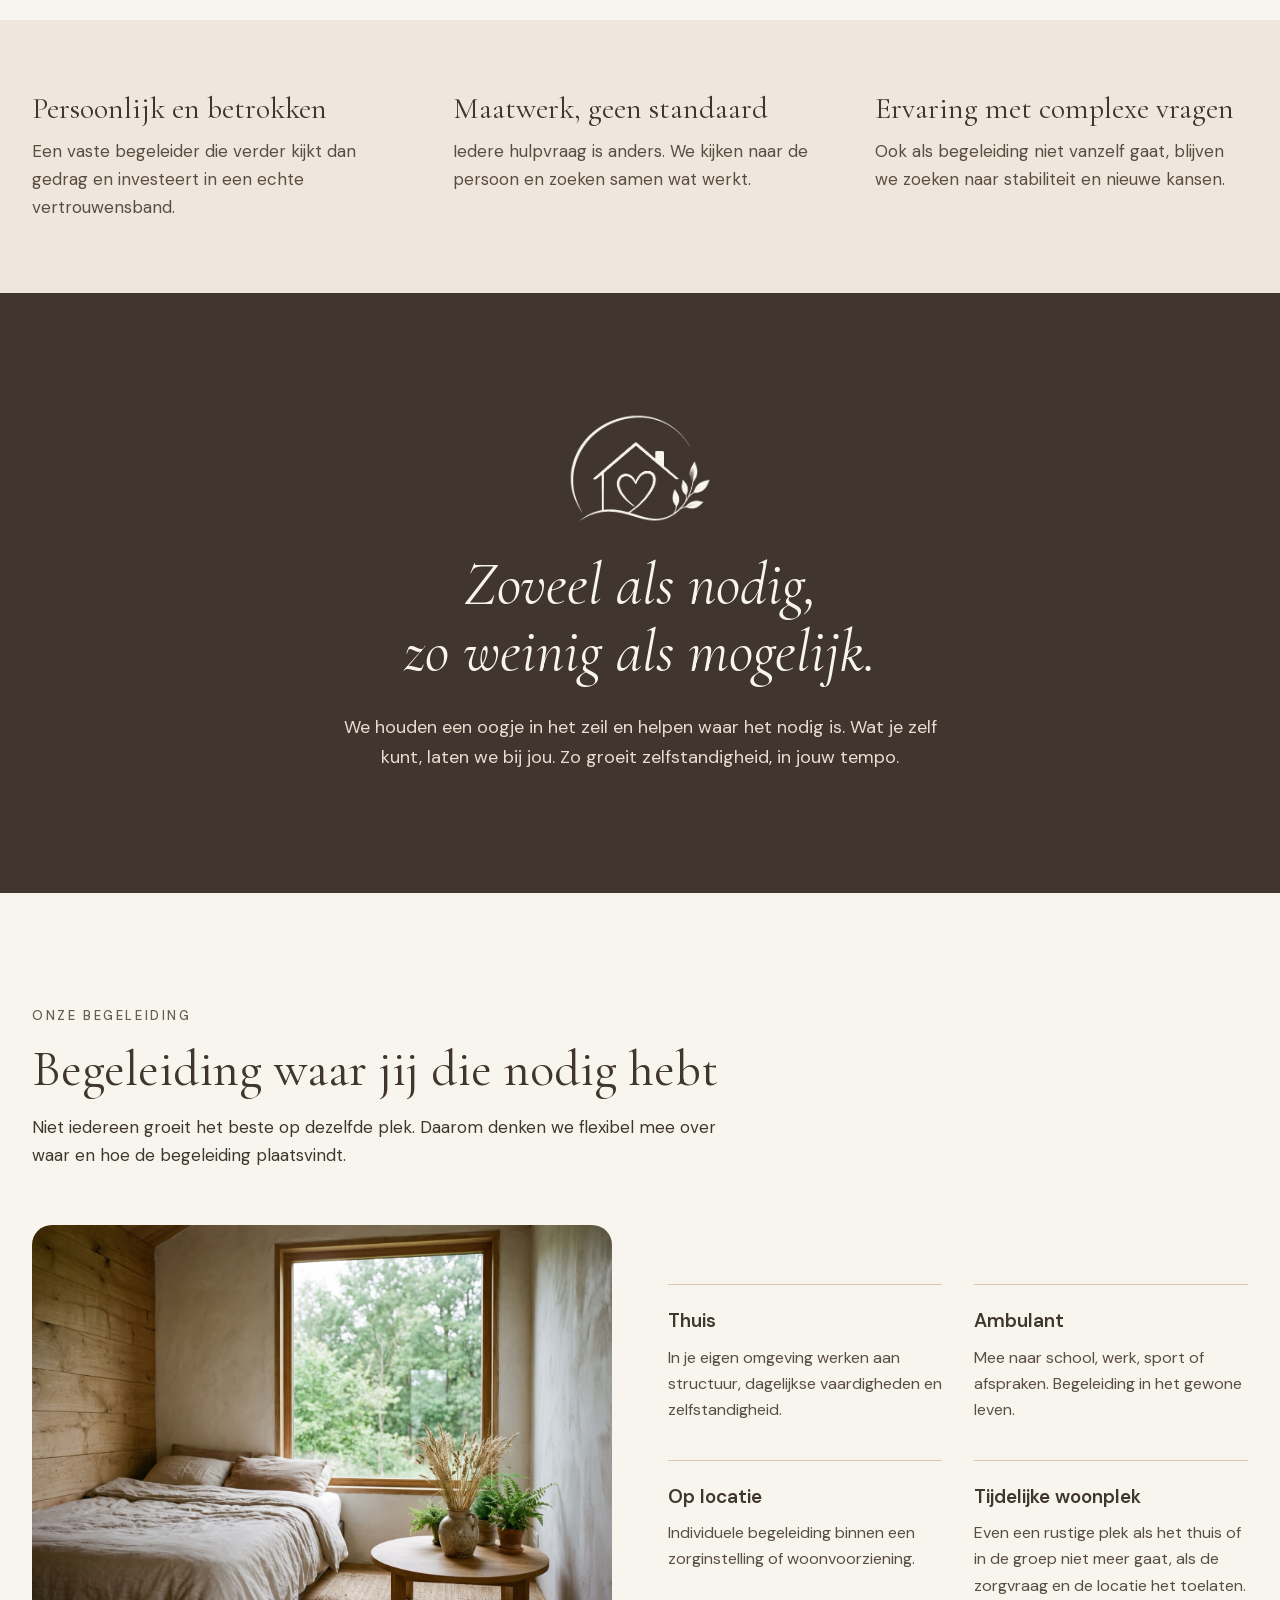
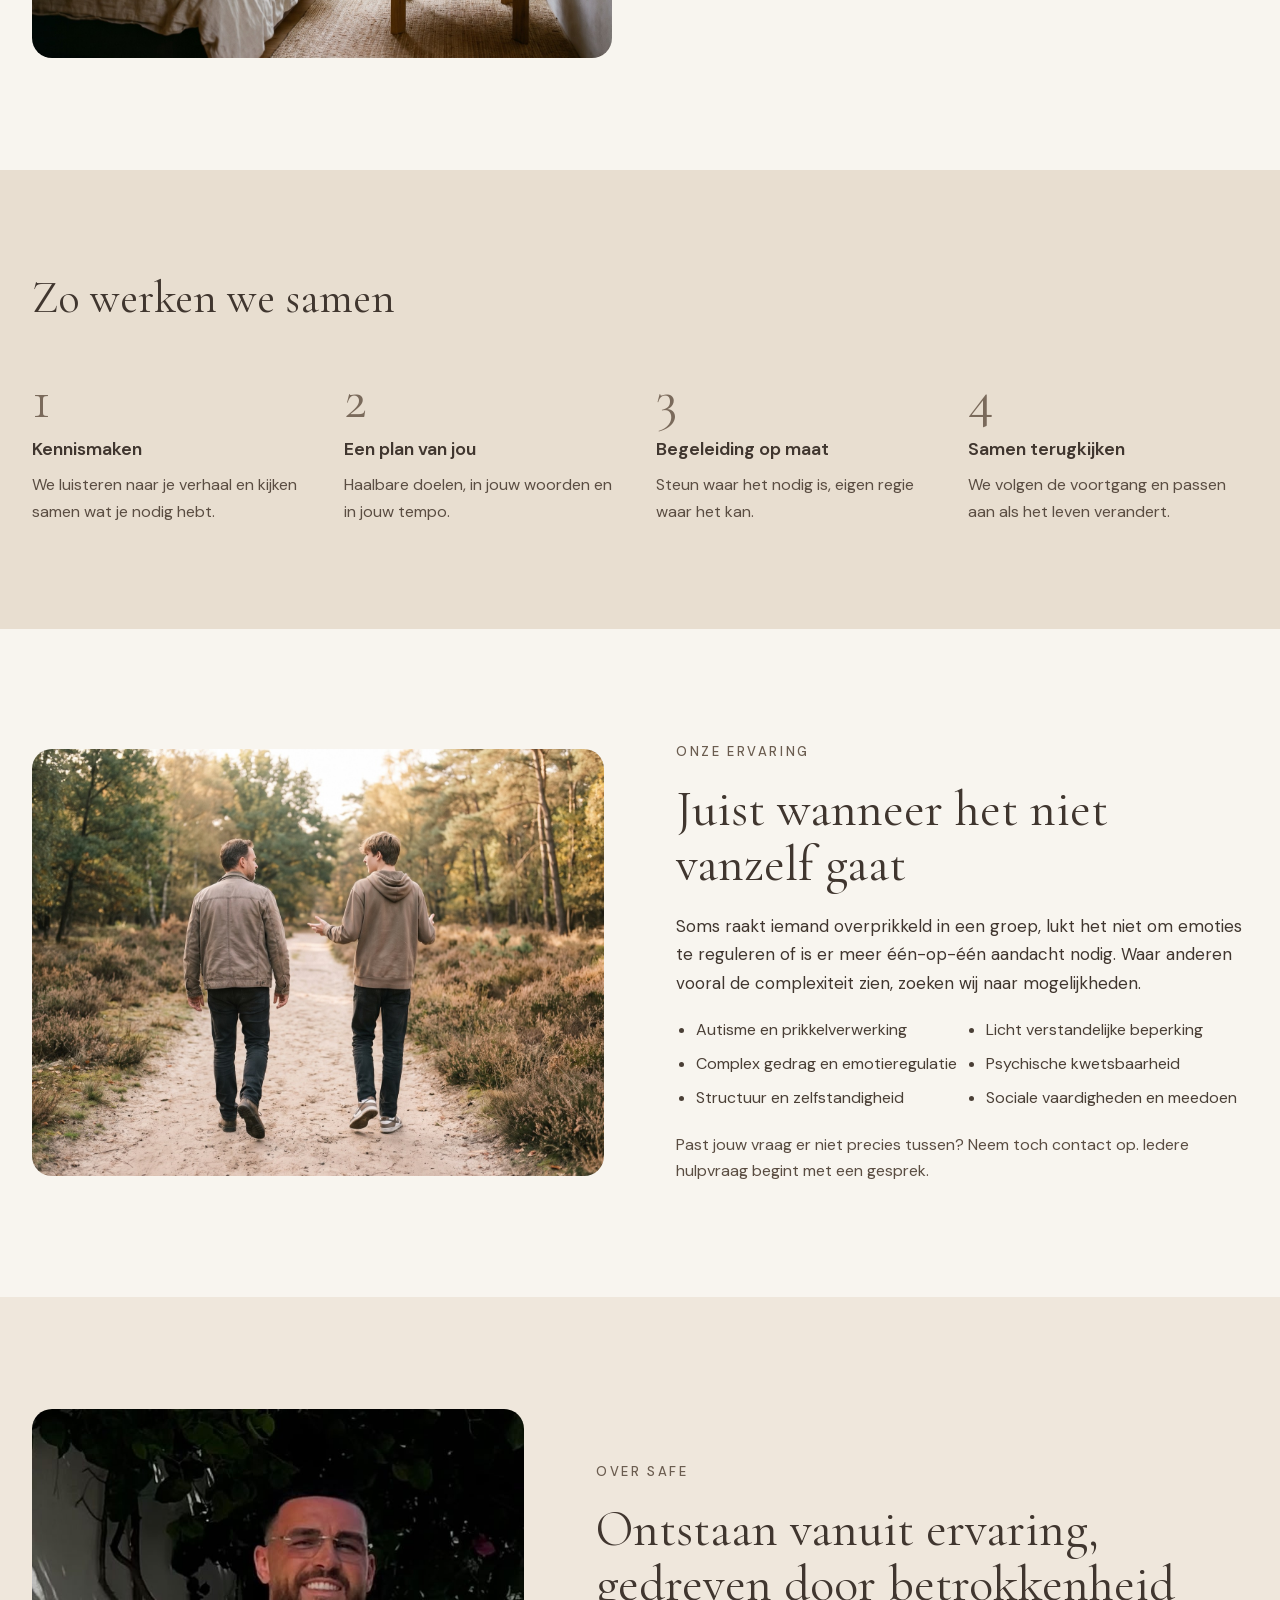
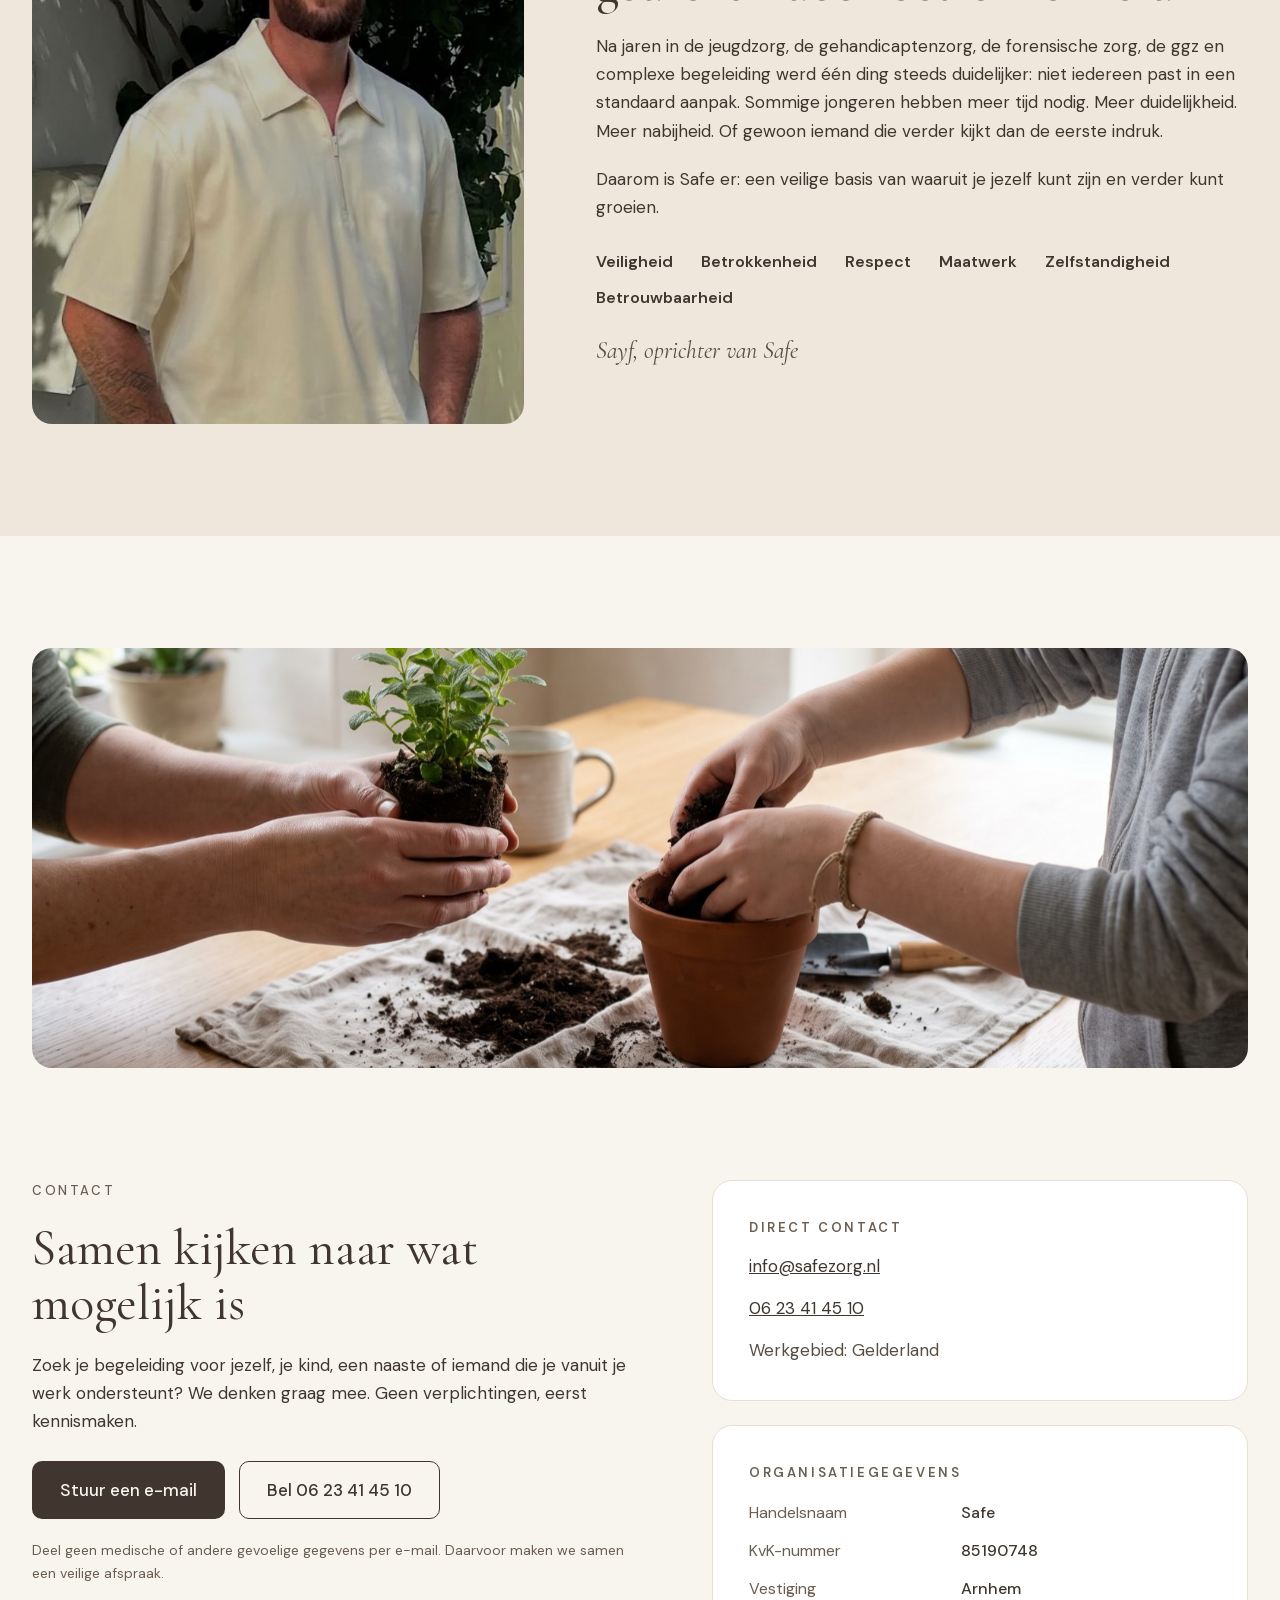
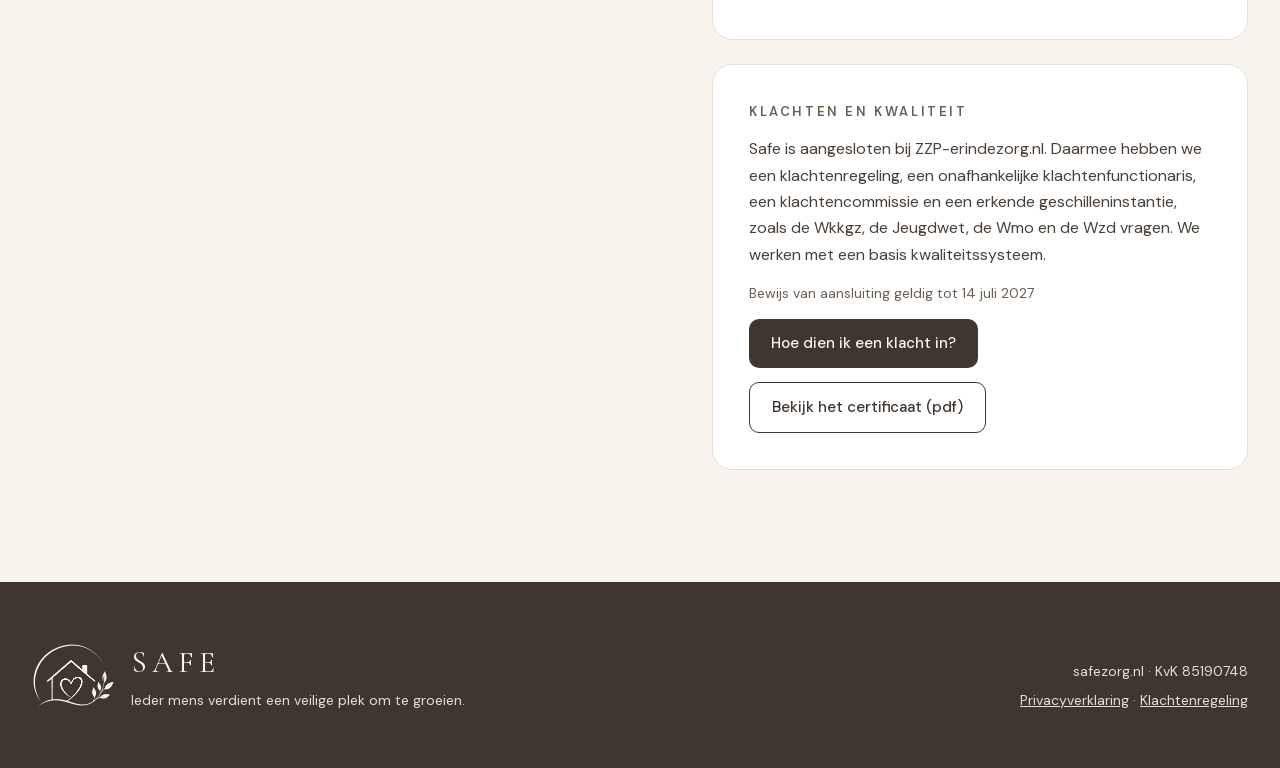
==== commit 4f0f50f4: "Privacyverklaring en klachtenregeling als eigen pagina's, lettertypes lokaal, werkende contactknoppe" ====
--- a/index.html
+++ b/index.html
@@ -8,8 +8,7 @@
 <meta name="robots" content="noindex, nofollow">
 <link rel="icon" href="favicon.png" type="image/png">
 <link rel="apple-touch-icon" href="apple-touch-icon.png">
-<link rel="preconnect" href="https://fonts.googleapis.com">
-<link href="https://fonts.googleapis.com/css2?family=Cormorant+Garamond:ital,wght@0,400;0,500;1,400&amp;family=DM+Sans:wght@300;400;500;600&amp;display=swap" rel="stylesheet">
+<link rel="stylesheet" href="fonts/fonts.css">
 <style>
 body{margin:0;background:#F8F5EF}
 a{color:#40362F}a:hover{color:#6B5D50}
@@ -183,16 +182,11 @@
 <p style="margin: 0; font-size: 13px; letter-spacing: 0.2em; text-transform: uppercase; color: #6B5D50; font-weight: 500">Contact</p>
 <h2 style="margin: 0; font-family: 'Cormorant Garamond', Georgia, serif; font-weight: 400; font-size: clamp(32px, 6.5vw, 50px); line-height: 1.1">Samen kijken naar wat mogelijk is</h2>
 <p style="margin: 0">Zoek je begeleiding voor jezelf, je kind, een naaste of iemand die je vanuit je werk ondersteunt? We denken graag mee. Geen verplichtingen, eerst kennismaken.</p>
-<form style="display: flex; flex-direction: column; gap: 16px; padding-top: 6px">
-<div style="display: flex; flex-wrap: wrap; gap: 16px">
-<label style="flex: 1 1 220px; display: flex; flex-direction: column; gap: 6px; font-size: 14px; font-weight: 500">Naam<input type="text" style="font: inherit; font-weight: 400; font-size: 16px; padding: 13px 14px; border: 1px solid #C9B9A6; border-radius: 10px; background: #FFFFFF; color: #40362F"></label>
-<label style="flex: 1 1 220px; display: flex; flex-direction: column; gap: 6px; font-size: 14px; font-weight: 500">E-mailadres<input type="email" style="font: inherit; font-weight: 400; font-size: 16px; padding: 13px 14px; border: 1px solid #C9B9A6; border-radius: 10px; background: #FFFFFF; color: #40362F"></label>
-</div>
-<label style="display: flex; flex-direction: column; gap: 6px; font-size: 14px; font-weight: 500">Telefoonnummer (niet verplicht)<input type="tel" style="font: inherit; font-weight: 400; font-size: 16px; padding: 13px 14px; border: 1px solid #C9B9A6; border-radius: 10px; background: #FFFFFF; color: #40362F"></label>
-<label style="display: flex; flex-direction: column; gap: 6px; font-size: 14px; font-weight: 500">Waar kunnen we je mee helpen?<textarea rows="4" style="font: inherit; font-weight: 400; font-size: 16px; padding: 13px 14px; border: 1px solid #C9B9A6; border-radius: 10px; background: #FFFFFF; color: #40362F; resize: vertical"></textarea></label>
-<p style="margin: 0; font-size: 14px; color: #6B5D50">Deel hier geen medische of andere gevoelige gegevens. Daarvoor maken we samen een veilige afspraak.</p>
-<button type="button" style="align-self: flex-start; font: inherit; font-weight: 500; background: #40362F; color: #F8F5EF; border: none; padding: 15px 28px; border-radius: 10px; cursor: pointer">Verstuur bericht</button>
-</form>
+<div style="display: flex; flex-wrap: wrap; gap: 14px; padding-top: 6px">
+<a href="mailto:info@safezorg.nl?subject=Kennismaking" style="text-decoration: none; background: #40362F; color: #F8F5EF; padding: 15px 28px; border-radius: 10px; font-weight: 500">Stuur een e-mail</a>
+<a href="tel:+31623414510" style="text-decoration: none; background: #F8F5EF; border: 1px solid #40362F; padding: 14px 27px; border-radius: 10px; font-weight: 500">Bel 06 23 41 45 10</a>
+</div>
+<p style="margin: 0; font-size: 14px; color: #6B5D50">Deel geen medische of andere gevoelige gegevens per e-mail. Daarvoor maken we samen een veilige afspraak.</p>
 </div>
 <div id="gegevens" style="flex: 1 1 380px; min-width: 0; display: flex; flex-direction: column; gap: 24px">
 <div style="background: #FFFFFF; border: 1px solid #E8DED0; border-radius: 20px; padding: 36px; display: flex; flex-direction: column; gap: 14px">
@@ -213,6 +207,7 @@
 <h3 style="margin: 0; font-size: 13px; letter-spacing: 0.2em; text-transform: uppercase; font-weight: 600; color: #6B5D50">Klachten en kwaliteit</h3>
 <p style="margin: 0; font-size: 16px; color: #4A3F36">Safe is aangesloten bij ZZP-erindezorg.nl. Daarmee hebben we een klachtenregeling, een onafhankelijke klachtenfunctionaris, een klachtencommissie en een erkende geschilleninstantie, zoals de Wkkgz, de Jeugdwet, de Wmo en de Wzd vragen. We werken met een basis kwaliteitssysteem.</p>
 <p style="margin: 0; font-size: 14px; color: #6B5D50">Bewijs van aansluiting geldig tot 14 juli 2027</p>
+<a href="klachten.html" style="align-self: flex-start; text-decoration: none; background: #40362F; color: #F8F5EF; padding: 12px 22px; border-radius: 10px; font-weight: 500; font-size: 15px">Hoe dien ik een klacht in?</a>
 <a href="klachtenregeling-2026-2027.pdf" style="align-self: flex-start; text-decoration: none; border: 1px solid #40362F; padding: 12px 22px; border-radius: 10px; font-weight: 500; font-size: 15px">Bekijk het certificaat (pdf)</a>
 </div>
 </div>
@@ -230,7 +225,7 @@
 </div>
 <div style="display: flex; flex-direction: column; gap: 6px; text-align: right">
 <p style="margin: 0">safezorg.nl · KvK 85190748</p>
-<p style="margin: 0"><a href="#top" style="color: #E8DED0">Privacyverklaring</a> · <a href="#klachten" style="color: #E8DED0">Klachtenregeling</a></p>
+<p style="margin: 0"><a href="privacy.html" style="color: #E8DED0">Privacyverklaring</a> · <a href="klachten.html" style="color: #E8DED0">Klachtenregeling</a></p>
 </div>
 </div>
 </footer>
--- a/fonts/fonts.css
+++ b/fonts/fonts.css
@@ -0,0 +1,112 @@
+@font-face {
+  font-family: 'Cormorant Garamond';
+  font-style: italic;
+  font-weight: 400;
+  font-display: swap;
+  src: url(CormorantGaramond-italic-400-latin-ext.woff2) format('woff');
+  unicode-range: U+0100-02BA, U+02BD-02C5, U+02C7-02CC, U+02CE-02D7, U+02DD-02FF, U+0304, U+0308, U+0329, U+1D00-1DBF, U+1E00-1E9F, U+1EF2-1EFF, U+2020, U+20A0-20AB, U+20AD-20C4, U+2113, U+2C60-2C7F, U+A720-A7FF;
+}
+@font-face {
+  font-family: 'Cormorant Garamond';
+  font-style: italic;
+  font-weight: 400;
+  font-display: swap;
+  src: url(CormorantGaramond-italic-400-latin.woff2) format('woff');
+  unicode-range: U+0000-00FF, U+0131, U+0152-0153, U+02BB-02BC, U+02C6, U+02DA, U+02DC, U+0304, U+0308, U+0329, U+2000-206F, U+20AC, U+2122, U+2191, U+2193, U+2212, U+2215, U+FEFF, U+FFFD;
+}
+@font-face {
+  font-family: 'Cormorant Garamond';
+  font-style: normal;
+  font-weight: 400;
+  font-display: swap;
+  src: url(CormorantGaramond-normal-400-latin-ext.woff2) format('woff2');
+  unicode-range: U+0100-02BA, U+02BD-02C5, U+02C7-02CC, U+02CE-02D7, U+02DD-02FF, U+0304, U+0308, U+0329, U+1D00-1DBF, U+1E00-1E9F, U+1EF2-1EFF, U+2020, U+20A0-20AB, U+20AD-20C4, U+2113, U+2C60-2C7F, U+A720-A7FF;
+}
+@font-face {
+  font-family: 'Cormorant Garamond';
+  font-style: normal;
+  font-weight: 400;
+  font-display: swap;
+  src: url(CormorantGaramond-normal-400-latin.woff2) format('woff2');
+  unicode-range: U+0000-00FF, U+0131, U+0152-0153, U+02BB-02BC, U+02C6, U+02DA, U+02DC, U+0304, U+0308, U+0329, U+2000-206F, U+20AC, U+2122, U+2191, U+2193, U+2212, U+2215, U+FEFF, U+FFFD;
+}
+@font-face {
+  font-family: 'Cormorant Garamond';
+  font-style: normal;
+  font-weight: 500;
+  font-display: swap;
+  src: url(CormorantGaramond-normal-500-latin-ext.woff2) format('woff2');
+  unicode-range: U+0100-02BA, U+02BD-02C5, U+02C7-02CC, U+02CE-02D7, U+02DD-02FF, U+0304, U+0308, U+0329, U+1D00-1DBF, U+1E00-1E9F, U+1EF2-1EFF, U+2020, U+20A0-20AB, U+20AD-20C4, U+2113, U+2C60-2C7F, U+A720-A7FF;
+}
+@font-face {
+  font-family: 'Cormorant Garamond';
+  font-style: normal;
+  font-weight: 500;
+  font-display: swap;
+  src: url(CormorantGaramond-normal-500-latin.woff2) format('woff2');
+  unicode-range: U+0000-00FF, U+0131, U+0152-0153, U+02BB-02BC, U+02C6, U+02DA, U+02DC, U+0304, U+0308, U+0329, U+2000-206F, U+20AC, U+2122, U+2191, U+2193, U+2212, U+2215, U+FEFF, U+FFFD;
+}
+@font-face {
+  font-family: 'DM Sans';
+  font-style: normal;
+  font-weight: 300;
+  font-display: swap;
+  src: url(DMSans-normal-300-latin-ext.woff2) format('woff2');
+  unicode-range: U+0100-02BA, U+02BD-02C5, U+02C7-02CC, U+02CE-02D7, U+02DD-02FF, U+0304, U+0308, U+0329, U+1D00-1DBF, U+1E00-1E9F, U+1EF2-1EFF, U+2020, U+20A0-20AB, U+20AD-20C4, U+2113, U+2C60-2C7F, U+A720-A7FF;
+}
+@font-face {
+  font-family: 'DM Sans';
+  font-style: normal;
+  font-weight: 300;
+  font-display: swap;
+  src: url(DMSans-normal-300-latin.woff2) format('woff2');
+  unicode-range: U+0000-00FF, U+0131, U+0152-0153, U+02BB-02BC, U+02C6, U+02DA, U+02DC, U+0304, U+0308, U+0329, U+2000-206F, U+20AC, U+2122, U+2191, U+2193, U+2212, U+2215, U+FEFF, U+FFFD;
+}
+@font-face {
+  font-family: 'DM Sans';
+  font-style: normal;
+  font-weight: 400;
+  font-display: swap;
+  src: url(DMSans-normal-400-latin-ext.woff2) format('woff2');
+  unicode-range: U+0100-02BA, U+02BD-02C5, U+02C7-02CC, U+02CE-02D7, U+02DD-02FF, U+0304, U+0308, U+0329, U+1D00-1DBF, U+1E00-1E9F, U+1EF2-1EFF, U+2020, U+20A0-20AB, U+20AD-20C4, U+2113, U+2C60-2C7F, U+A720-A7FF;
+}
+@font-face {
+  font-family: 'DM Sans';
+  font-style: normal;
+  font-weight: 400;
+  font-display: swap;
+  src: url(DMSans-normal-400-latin.woff2) format('woff2');
+  unicode-range: U+0000-00FF, U+0131, U+0152-0153, U+02BB-02BC, U+02C6, U+02DA, U+02DC, U+0304, U+0308, U+0329, U+2000-206F, U+20AC, U+2122, U+2191, U+2193, U+2212, U+2215, U+FEFF, U+FFFD;
+}
+@font-face {
+  font-family: 'DM Sans';
+  font-style: normal;
+  font-weight: 500;
+  font-display: swap;
+  src: url(DMSans-normal-500-latin-ext.woff2) format('woff2');
+  unicode-range: U+0100-02BA, U+02BD-02C5, U+02C7-02CC, U+02CE-02D7, U+02DD-02FF, U+0304, U+0308, U+0329, U+1D00-1DBF, U+1E00-1E9F, U+1EF2-1EFF, U+2020, U+20A0-20AB, U+20AD-20C4, U+2113, U+2C60-2C7F, U+A720-A7FF;
+}
+@font-face {
+  font-family: 'DM Sans';
+  font-style: normal;
+  font-weight: 500;
+  font-display: swap;
+  src: url(DMSans-normal-500-latin.woff2) format('woff2');
+  unicode-range: U+0000-00FF, U+0131, U+0152-0153, U+02BB-02BC, U+02C6, U+02DA, U+02DC, U+0304, U+0308, U+0329, U+2000-206F, U+20AC, U+2122, U+2191, U+2193, U+2212, U+2215, U+FEFF, U+FFFD;
+}
+@font-face {
+  font-family: 'DM Sans';
+  font-style: normal;
+  font-weight: 600;
+  font-display: swap;
+  src: url(DMSans-normal-600-latin-ext.woff2) format('woff2');
+  unicode-range: U+0100-02BA, U+02BD-02C5, U+02C7-02CC, U+02CE-02D7, U+02DD-02FF, U+0304, U+0308, U+0329, U+1D00-1DBF, U+1E00-1E9F, U+1EF2-1EFF, U+2020, U+20A0-20AB, U+20AD-20C4, U+2113, U+2C60-2C7F, U+A720-A7FF;
+}
+@font-face {
+  font-family: 'DM Sans';
+  font-style: normal;
+  font-weight: 600;
+  font-display: swap;
+  src: url(DMSans-normal-600-latin.woff2) format('woff2');
+  unicode-range: U+0000-00FF, U+0131, U+0152-0153, U+02BB-02BC, U+02C6, U+02DA, U+02DC, U+0304, U+0308, U+0329, U+2000-206F, U+20AC, U+2122, U+2191, U+2193, U+2212, U+2215, U+FEFF, U+FFFD;
+}
